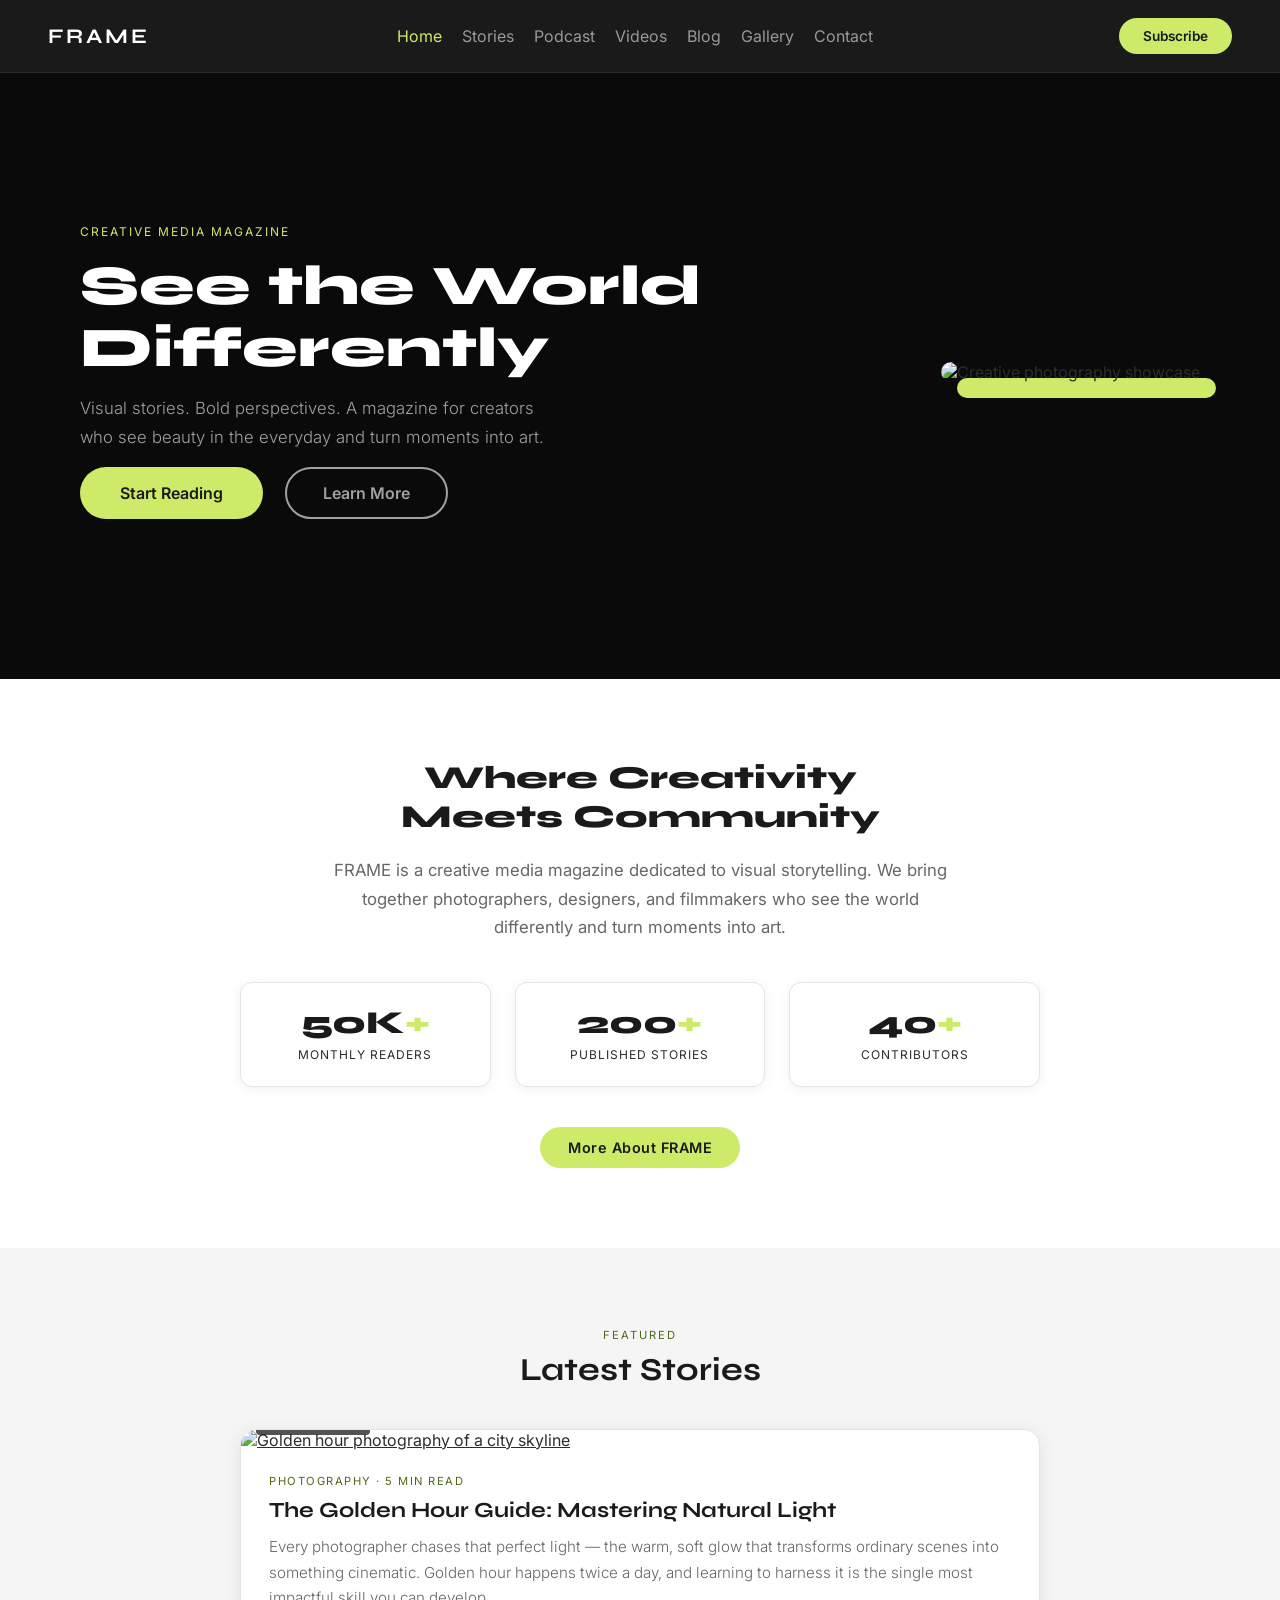
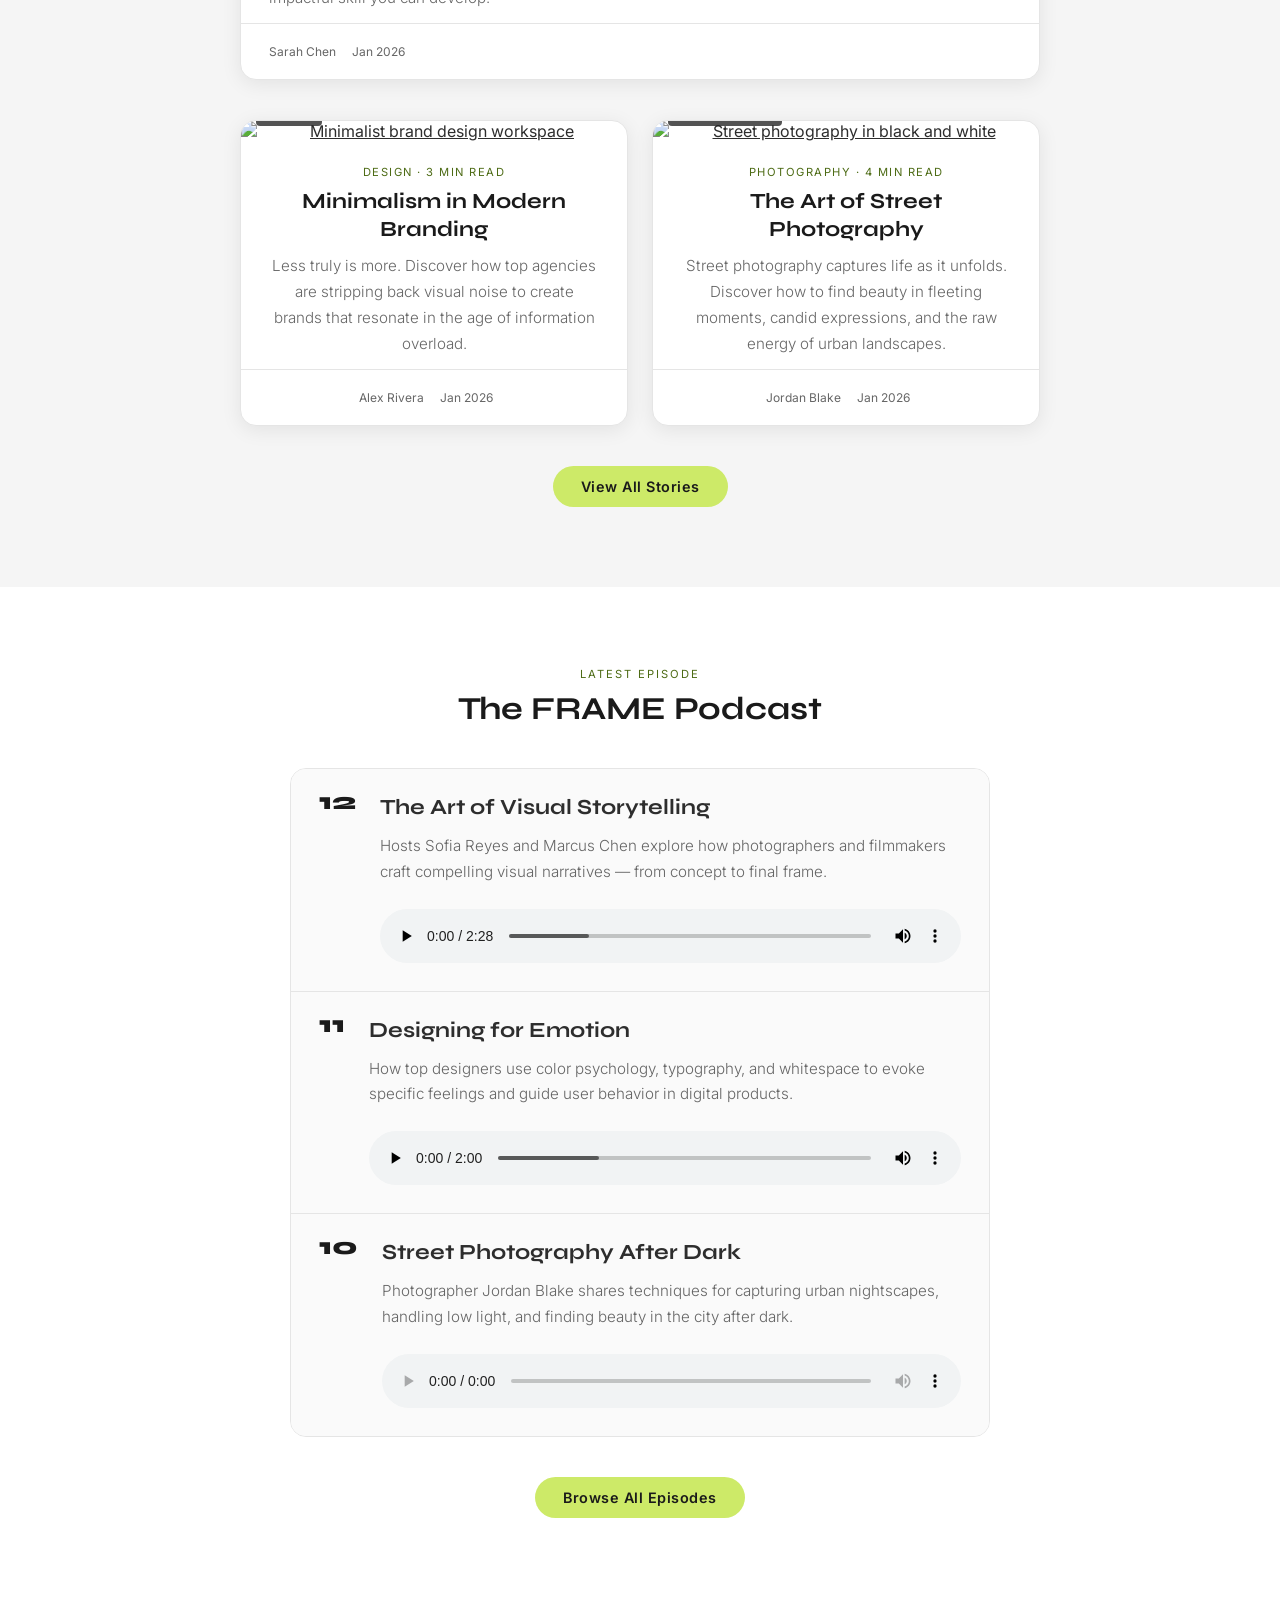
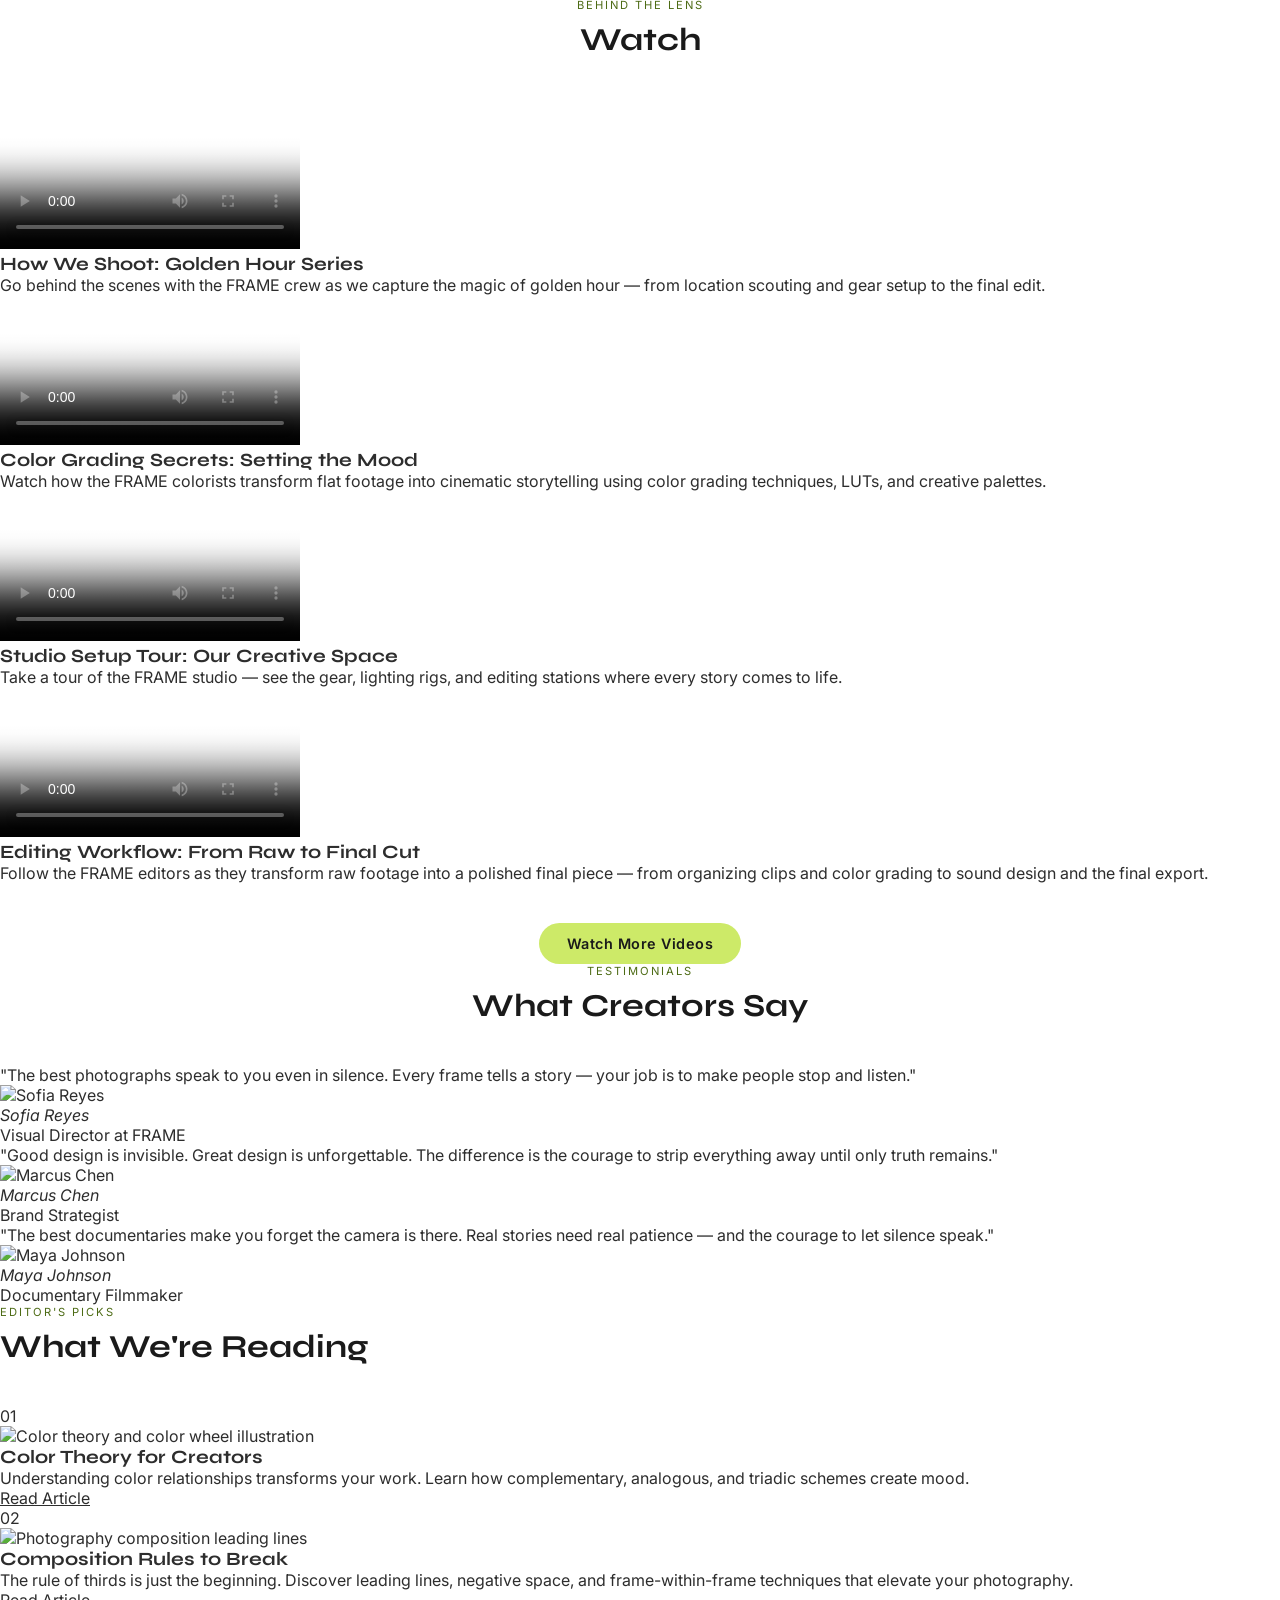
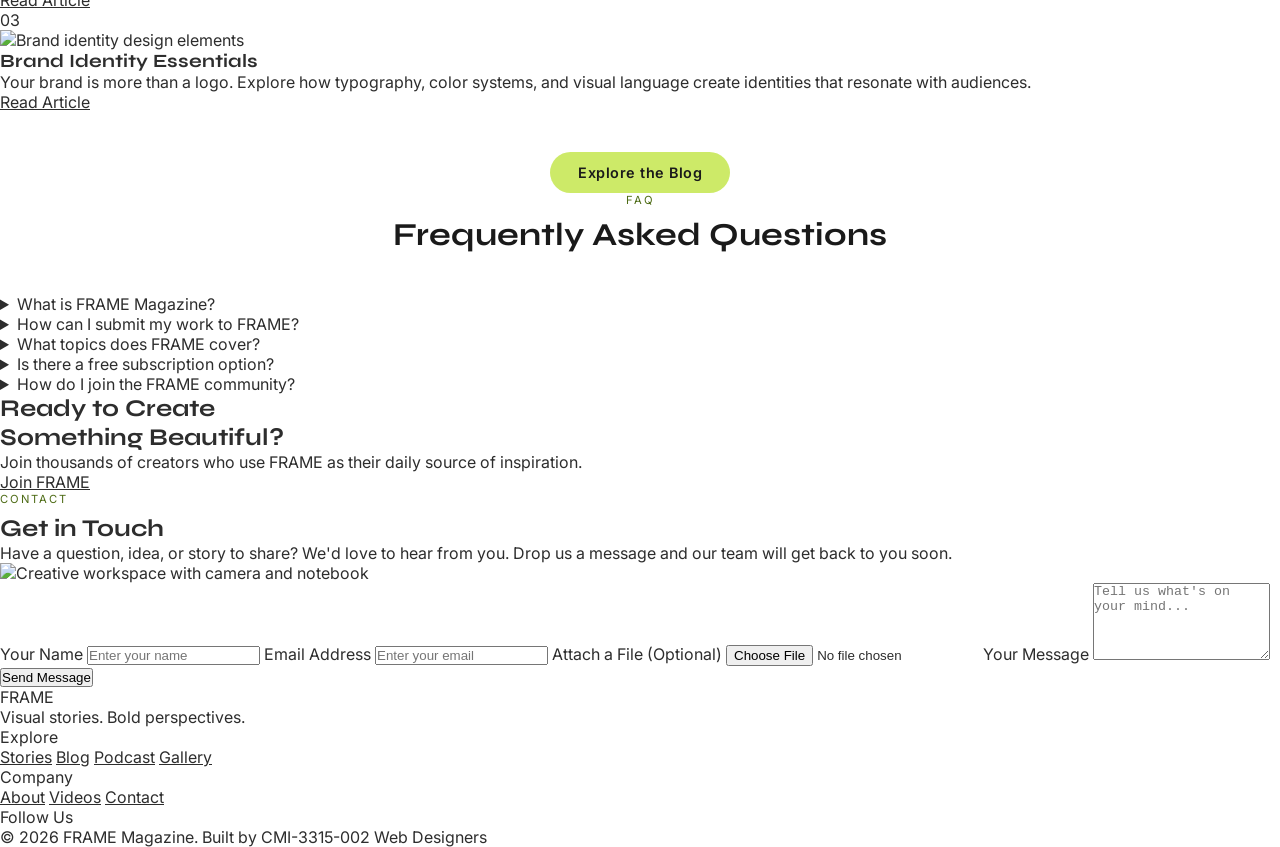
==== index.html @ e09c8cfb "Merge branch 'main' of https://github.com/okraishan/frame-project" ====
<!DOCTYPE html>
<html lang="en">

<head>
    <meta charset="UTF-8">
    <meta name="viewport" content="width=device-width, initial-scale=1.0">
    <title>FRAME - Creative Media Magazine</title>
    <!-- Google Fonts -->
    <link rel="preconnect" href="https://fonts.googleapis.com">
    <link rel="preconnect" href="https://fonts.gstatic.com" crossorigin>
    <link
        href="https://fonts.googleapis.com/css2?family=Inter:ital,opsz,wght@0,14..32,100..900;1,14..32,100..900&family=Syne:wght@400..800&display=swap"
        rel="stylesheet">
    <!-- ICONs -->
    <link rel="stylesheet" href="https://cdnjs.cloudflare.com/ajax/libs/font-awesome/7.0.1/css/all.min.css"
        integrity="sha512-2SwdPD6INVrV/lHTZbO2nodKhrnDdJK9/kg2XD1r9uGqPo1cUbujc+IYdlYdEErWNu69gVcYgdxlmVmzTWnetw=="
        crossorigin="anonymous" referrerpolicy="no-referrer" />
    <!-- CSS Files -->
    <link rel="stylesheet" href="styles.css">
</head>

<body>

    <!-- HEADER -->
    <header class="page-header">
        <span class="nav-logo"><i class="fa-solid fa-camera"></i> frame</span>

        <input type="checkbox" id="ham-toggle" class="ham-checkbox">
        <label for="ham-toggle" class="ham-btn">
            <span></span>
            <span></span>
            <span></span>
        </label>

        <nav class="main-nav">
            <a href="#" class="nav-link active">Home</a>
            <div class="nav-dropdown">
                <a href="#" class="nav-link">Stories <i class="fa-solid fa-chevron-down nav-arrow"></i></a>
                <div class="dropdown-menu">
                    <a href="#" class="dropdown-link">Photography</a>
                    <a href="" class="dropdown-link">Design</a>
                    <a href="" class="dropdown-link">Filmmaking</a>
                    <a href="" class="dropdown-link">Brand Identity</a>
                </div>
            </div>
            <a href="#podcast" class="nav-link">Podcast</a>
            <a href="#watch" class="nav-link">Videos</a>
            <a href="#" class="nav-link">Blog</a>
            <a href="#" class="nav-link">Gallery</a>
            <a href="#" class="nav-link">Contact</a>
        </nav>
        <a href="#" class="nav-cta">Subscribe</a>
    </header>

    <!-- MAIN -->
    <main>

        <!-- HERO -->
        <section class="hero-section">
            <!-- Background Video -->
            <video class="hero-video" autoplay muted loop playsinline>
                <source src="assets/videos/hero-video.mp4" type="video/mp4">
                Your browser does not support the video tag.
            </video>
            <div class="hero-content">
                <p class="hero-label">Creative Media Magazine</p>
                <h1 class="hero-title">See the World<br>Differently</h1>
                <p class="hero-subtitle">Visual stories. Bold perspectives. A magazine for creators who see beauty in
                    the everyday and turn moments into art.</p>
                <div class="hero-buttons">
                    <a href="#" class="hero-button">Start Reading <i class="fa-solid fa-arrow-right"></i></a>
                    <a href="#" class="hero-button-outline">Learn More</a>
                </div>
            </div>
            <div class="hero-image-wrapper">
                <img src="https://picsum.photos/seed/frame-hero/600/500" alt="Creative photography showcase"
                    class="hero-image">
            </div>
        </section>

        <!-- ABOUT -->
        <section class="about-section">
            <h2 class="about-heading">Where Creativity<br>Meets Community</h2>
            <p class="about-description">FRAME is a creative media magazine dedicated to visual storytelling. We bring
                together photographers, designers, and filmmakers who see the world differently and turn moments into
                art.</p>
            <div class="stats-row">
                <div class="stat-box">
                    <p class="stat-number">50K<span class="stat-accent">+</span></p>
                    <p class="stat-label">Monthly Readers</p>
                </div>
                <div class="stat-box">
                    <p class="stat-number">200<span class="stat-accent">+</span></p>
                    <p class="stat-label">Published Stories</p>
                </div>
                <div class="stat-box">
                    <p class="stat-number">40<span class="stat-accent">+</span></p>
                    <p class="stat-label">Contributors</p>
                </div>
            </div>

            <div class="section-link-wrap">
                <a href="#" class="section-link">More About FRAME <i class="fa-solid fa-arrow-right"></i></a>
            </div>
        </section>

        <!-- ARTICLES -->
        <section id="articles" class="article-section">
            <div class="section-intro">
                <p class="section-label"><i class="fa-solid fa-newspaper"></i> Featured</p>
                <h2 class="section-heading">Latest Stories</h2>
            </div>

            <!-- Featured Article -->
            <article class="article-card">
                <header class="article-card-header">
                    <a href="#"><img src="https://picsum.photos/seed/golden/800/400"
                            alt="Golden hour photography of a city skyline" class="article-image"></a>
                    <span class="article-tag"><i class="fa-solid fa-camera"></i> Photography</span>
                </header>
                <div class="article-body">
                    <p class="article-category"><i class="fa-solid fa-camera"></i> Photography &middot; 5 min read</p>
                    <h3 class="article-title"><a href="#">The Golden Hour Guide: Mastering Natural Light</a></h3>
                    <p class="article-text">Every photographer chases that perfect light — the warm, soft glow that
                        transforms ordinary scenes into something cinematic. Golden hour happens twice a day, and
                        learning to harness it is the single most impactful skill you can develop.</p>
                </div>
                <footer class="article-card-footer">
                    <span class="article-meta"><i class="fa-solid fa-user"></i> Sarah Chen</span>
                    <span class="article-meta"><i class="fa-solid fa-calendar"></i> Jan 2026</span>
                </footer>
            </article>

            <!-- Two smaller articles -->
            <div class="articles-grid">

                <article class="article-card article-small">
                    <header class="article-card-header">
                        <a href="#"><img src="https://picsum.photos/seed/brand-design/600/300"
                                alt="Minimalist brand design workspace" class="article-image"></a>
                        <span class="article-tag"><i class="fa-solid fa-palette"></i> Design</span>
                    </header>
                    <div class="article-body">
                        <p class="article-category"><i class="fa-solid fa-palette"></i> Design &middot; 3 min read</p>
                        <h3 class="article-title"><a href="#">Minimalism in Modern Branding</a></h3>
                        <p class="article-text">Less truly is more. Discover how top agencies are stripping back visual
                            noise to create brands that resonate in the age of information overload.</p>
                    </div>
                    <footer class="article-card-footer">
                        <span class="article-meta"><i class="fa-solid fa-user"></i> Alex Rivera</span>
                        <span class="article-meta"><i class="fa-solid fa-calendar"></i> Jan 2026</span>
                    </footer>
                </article>

                <article class="article-card article-small">
                    <header class="article-card-header">
                        <a href="#"><img src="https://picsum.photos/seed/street-photo/600/300"
                                alt="Street photography in black and white" class="article-image"></a>
                        <span class="article-tag"><i class="fa-solid fa-camera"></i> Photography</span>
                    </header>
                    <div class="article-body">
                        <p class="article-category"><i class="fa-solid fa-camera"></i> Photography &middot; 4 min read</p>
                        <h3 class="article-title"><a href="#">The Art of Street Photography</a></h3>
                        <p class="article-text">Street photography captures life as it unfolds. Discover how to find
                            beauty in fleeting moments, candid expressions, and the raw energy of urban landscapes.</p>
                    </div>
                    <footer class="article-card-footer">
                        <span class="article-meta"><i class="fa-solid fa-user"></i> Jordan Blake</span>
                        <span class="article-meta"><i class="fa-solid fa-calendar"></i> Jan 2026</span>
                    </footer>
                </article>

            </div>

            <div class="section-link-wrap">
                <a href="#" class="section-link">View All Stories</a>
            </div>
        </section>

        <!-- PODCAST -->
        <section id="podcast" class="podcast-section">
            <div class="section-intro">
                <p class="section-label">Latest Episode</p>
                <h2 class="section-heading">The FRAME Podcast</h2>
            </div>

            <div class="podcast-playlist">

                <div class="episode-row">
                    <div class="episode-badge">
                        <span class="episode-badge-num">12</span>
                    </div>
                    <div class="episode-details">
                        <h3 class="episode-title">The Art of Visual Storytelling</h3>
                        <p class="episode-desc">Hosts Sofia Reyes and Marcus Chen explore how photographers and
                            filmmakers craft compelling visual narratives — from concept to final frame.</p>
                        <audio class="episode-audio" controls preload="metadata">
                            <!-- Music by <a href="https://pixabay.com/users/starostin-46826676/?utm_source=link-attribution&utm_medium=referral&utm_campaign=music&utm_content=492540">Viacheslav Starostin</a> from <a href="https://pixabay.com//?utm_source=link-attribution&utm_medium=referral&utm_campaign=music&utm_content=492540">Pixabay</a> -->
                            <source src="assets/audios/starostin-comedy-cartoon.mp3" type="audio/mpeg">
                            Your browser does not support the audio element.
                        </audio>
                    </div>
                </div>

                <div class="episode-row">
                    <div class="episode-badge">
                        <span class="episode-badge-num">11</span>
                    </div>
                    <div class="episode-details">
                        <h3 class="episode-title">Designing for Emotion</h3>
                        <p class="episode-desc">How top designers use color psychology, typography, and whitespace to
                            evoke specific feelings and guide user behavior in digital products.</p>
                        <audio class="episode-audio" controls preload="metadata">
                            <!-- Music by <a href="https://pixabay.com/users/kornevmusic-34073243/?utm_source=link-attribution&utm_medium=referral&utm_campaign=music&utm_content=478847">ANDRII KORNIEV</a> from <a href="https://pixabay.com//?utm_source=link-attribution&utm_medium=referral&utm_campaign=music&utm_content=478847">Pixabay</a> -->
                            <source src="assets/audios/kornevmusic-epic.mp3" type="audio/mpeg">
                            Your browser does not support the audio element.
                        </audio>
                    </div>
                </div>

                <div class="episode-row">
                    <div class="episode-badge">
                        <span class="episode-badge-num">10</span>
                    </div>
                    <div class="episode-details">
                        <h3 class="episode-title">Street Photography After Dark</h3>
                        <p class="episode-desc">Photographer Jordan Blake shares techniques for capturing urban
                            nightscapes, handling low light, and finding beauty in the city after dark.</p>
                        <audio class="episode-audio" controls preload="metadata">
                            <source src="assets/audios/episode-10.mp3" type="audio/mpeg">
                            Your browser does not support the audio element.
                        </audio>
                    </div>
                </div>

            </div>

            <div class="section-link-wrap">
                <a href="#" class="section-link">Browse All Episodes</a>
            </div>
        </section>

        <!-- VIDEO -->
        <section id="watch" class="video-section">
            <div class="section-intro">
                <p class="section-label">Behind the Lens</p>
                <h2 class="section-heading">Watch</h2>
            </div>

            <div class="video-grid">

                <div class="video-featured">
                    <div class="video-card">
                        <video class="feature-video" controls preload="metadata"
                            poster="https://picsum.photos/seed/frame-video/800/450">
                            <source src="assets/videos/ocean.mp4" type="video/mp4">
                            Your browser does not support the video element.
                        </video>
                        <div class="video-info">
                            <h3 class="video-title">How We Shoot: Golden Hour Series</h3>
                            <p class="video-desc">Go behind the scenes with the FRAME crew as we capture the magic of
                                golden hour — from location scouting and gear setup to the final edit.</p>
                        </div>
                    </div>
                    <div class="video-card">
                        <video class="feature-video" controls preload="metadata"
                            poster="https://picsum.photos/seed/frame-color/800/450">
                            <source src="assets/videos/color-grading.mp4" type="video/mp4">
                            Your browser does not support the video element.
                        </video>
                        <div class="video-info">
                            <h3 class="video-title">Color Grading Secrets: Setting the Mood</h3>
                            <p class="video-desc">Watch how the FRAME colorists transform flat footage into cinematic
                                storytelling using color grading techniques, LUTs, and creative palettes.</p>
                        </div>
                    </div>
                </div>

                <div class="video-sidebar">
                    <div class="video-card">
                        <video class="feature-video" controls preload="metadata"
                            poster="https://picsum.photos/seed/frame-studio/800/450">
                            <source src="assets/videos/studio-tour.mp4" type="video/mp4">
                            Your browser does not support the video element.
                        </video>
                        <div class="video-info">
                            <h3 class="video-title">Studio Setup Tour: Our Creative Space</h3>
                            <p class="video-desc">Take a tour of the FRAME studio — see the gear, lighting rigs, and
                                editing stations where every story comes to life.</p>
                        </div>
                    </div>
                    <div class="video-card">
                        <video class="feature-video" controls preload="metadata"
                            poster="https://picsum.photos/seed/frame-editing/800/450">
                            <source src="assets/videos/editing-workflow.mp4" type="video/mp4">
                            Your browser does not support the video element.
                        </video>
                        <div class="video-info">
                            <h3 class="video-title">Editing Workflow: From Raw to Final Cut</h3>
                            <p class="video-desc">Follow the FRAME editors as they transform raw footage into a polished
                                final piece — from organizing clips and color grading to sound design and the final
                                export.</p>
                        </div>
                    </div>
                </div>

            </div>

            <div class="section-link-wrap">
                <a href="#" class="section-link">Watch More Videos</a>
            </div>
        </section>

        <!-- TESTIMONIALS -->
        <section class="testimonial-section">
            <div class="section-intro">
                <p class="section-label">Testimonials</p>
                <h2 class="section-heading">What Creators Say</h2>
            </div>
            <div class="testimonial-grid">
                <div class="testimonial-card">
                    <div class="testimonial-stars"></div>
                    <blockquote class="testimonial-text">"The best photographs speak to you even in silence. Every frame
                        tells a story — your job is to make people stop and listen."</blockquote>
                    <div class="testimonial-author">
                        <img src="https://i.pravatar.cc/48?img=32" alt="Sofia Reyes" class="testimonial-avatar">
                        <div class="testimonial-info">
                            <cite class="testimonial-name">Sofia Reyes</cite>
                            <p class="testimonial-role">Visual Director at FRAME</p>
                        </div>
                    </div>
                </div>
                <div class="testimonial-card">
                    <div class="testimonial-stars"></div>
                    <blockquote class="testimonial-text">"Good design is invisible. Great design is unforgettable. The
                        difference is the courage to strip everything away until only truth remains."</blockquote>
                    <div class="testimonial-author">
                        <img src="https://i.pravatar.cc/48?img=11" alt="Marcus Chen" class="testimonial-avatar">
                        <div class="testimonial-info">
                            <cite class="testimonial-name">Marcus Chen</cite>
                            <p class="testimonial-role">Brand Strategist</p>
                        </div>
                    </div>
                </div>
                <div class="testimonial-card">
                    <div class="testimonial-stars"></div>
                    <blockquote class="testimonial-text">"The best documentaries make you forget the camera is there.
                        Real stories need real patience — and the courage to let silence speak."</blockquote>
                    <div class="testimonial-author">
                        <img src="https://i.pravatar.cc/48?img=45" alt="Maya Johnson" class="testimonial-avatar">
                        <div class="testimonial-info">
                            <cite class="testimonial-name">Maya Johnson</cite>
                            <p class="testimonial-role">Documentary Filmmaker</p>
                        </div>
                    </div>
                </div>
            </div>
        </section>

        <!-- EDITOR'S PICKS -->
        <section id="picks" class="picks-section">
            <div class="picks-header">
                <p class="section-label">Editor's Picks</p>
                <h2 class="section-heading">What We're Reading</h2>
            </div>
            <div class="picks-grid">

                <!-- Card 1: NAMED COLORS -->
                <article class="pick-card">
                    <span class="pick-badge">01</span>
                    <img src="https://picsum.photos/seed/color-wheel/400/200"
                        alt="Color theory and color wheel illustration" class="pick-image">
                    <div class="card-header design-header">
                        <h3 class="pick-title">Color Theory for Creators</h3>
                    </div>
                    <div class="pick-body">
                        <p class="pick-desc">Understanding color relationships transforms your work. Learn how
                            complementary, analogous, and triadic schemes create mood.</p>
                        <a href="#" class="pick-link">Read Article</a>
                    </div>
                </article>

                <!-- Card 2: RGB -->
                <article class="pick-card">
                    <span class="pick-badge">02</span>
                    <img src="https://picsum.photos/seed/photo-composition/400/200"
                        alt="Photography composition leading lines" class="pick-image">
                    <div class="card-header photo-header">
                        <h3 class="pick-title">Composition Rules to Break</h3>
                    </div>
                    <div class="pick-body">
                        <p class="pick-desc">The rule of thirds is just the beginning. Discover leading lines, negative
                            space, and frame-within-frame techniques that elevate your photography.</p>
                        <a href="#" class="pick-link">Read Article</a>
                    </div>
                </article>

                <!-- Card 3: HSL -->
                <article class="pick-card">
                    <span class="pick-badge">03</span>
                    <img src="https://picsum.photos/seed/brand-identity/400/200" alt="Brand identity design elements"
                        class="pick-image">
                    <div class="card-header brand-header">
                        <h3 class="pick-title">Brand Identity Essentials</h3>
                    </div>
                    <div class="pick-body">
                        <p class="pick-desc">Your brand is more than a logo. Explore how typography, color systems, and
                            visual language create identities that resonate with audiences.</p>
                        <a href="#" class="pick-link">Read Article</a>
                    </div>
                </article>

            </div>

            <div class="section-link-wrap">
                <a href="#" class="section-link">Explore the Blog</a>
            </div>
        </section>

        <!-- FAQ -->
        <section class="faq-wrapper">
            <div class="section-intro">
                <p class="section-label">FAQ</p>
                <h2 class="section-heading">Frequently Asked Questions</h2>
            </div>
            <div class="faq-list">
                <details class="faq-item">
                    <summary class="faq-question">What is FRAME Magazine?</summary>
                    <p class="faq-answer">FRAME is a creative media magazine dedicated to visual storytelling. We bring
                        together photographers, designers, and filmmakers who see the world differently — publishing
                        original stories, tutorials, and behind-the-scenes features every month.</p>
                </details>
                <details class="faq-item">
                    <summary class="faq-question">How can I submit my work to FRAME?</summary>
                    <p class="faq-answer">We welcome submissions from creators at every level. Visit our Community page
                        to learn about our editorial process, submission guidelines, and upcoming themed issues. We
                        review every submission personally.</p>
                </details>
                <details class="faq-item">
                    <summary class="faq-question">What topics does FRAME cover?</summary>
                    <p class="faq-answer">FRAME covers photography, graphic design, branding, filmmaking, and visual
                        culture. From golden hour techniques to brand identity systems — if it's visual and creative, it
                        belongs here.</p>
                </details>
                <details class="faq-item">
                    <summary class="faq-question">Is there a free subscription option?</summary>
                    <p class="faq-answer">Yes! Our core articles and community features are completely free. Premium
                        subscribers get early access to new stories, exclusive tutorials, downloadable resources, and
                        invitations to creator events.</p>
                </details>
                <details class="faq-item">
                    <summary class="faq-question">How do I join the FRAME community?</summary>
                    <p class="faq-answer">Click the Subscribe button in the navigation or the Join FRAME button below.
                        You'll get access to our creator community, weekly newsletters, and a growing library of visual
                        storytelling resources.</p>
                </details>
            </div>
        </section>

        <!-- CTA SECTION -->
        <section id="cta" class="cta-section">
            <div class="cta-overlay">
                <h2 class="cta-title">Ready to Create<br>Something Beautiful?</h2>
                <p class="cta-text">Join thousands of creators who use FRAME as their daily source of inspiration.</p>
                <a href="#" class="cta-button">Join FRAME</a>
            </div>
        </section>

        <!-- GET IN TOUCH -->
        <section class="contact-section">
            <div class="contact-container">
                <div class="contact-info">
                    <p class="section-label">Contact</p>
                    <h2 class="contact-heading">Get in Touch</h2>
                    <p class="contact-desc">Have a question, idea, or story to share? We'd love to hear from you. Drop
                        us a message and our team will get back to you soon.</p>
                    <img src="https://picsum.photos/seed/frame-contact/500/300"
                        alt="Creative workspace with camera and notebook" class="contact-image">
                </div>
                <div class="contact-form-wrapper">
                    <form class="contact-form">
                        <label class="form-label" for="contact-name">Your Name</label>
                        <input type="text" id="contact-name" class="form-input" placeholder="Enter your name">
                        <label class="form-label" for="contact-email">Email Address</label>
                        <input type="email" id="contact-email" class="form-input" placeholder="Enter your email">
                        <label class="form-label" for="contact-file">Attach a File (Optional)</label>
                        <input type="file" id="contact-file" class="form-input" placeholder="Attach a file (optional)">
                        <label class="form-label" for="contact-message">Your Message</label>
                        <textarea id="contact-message" class="form-textarea"
                            placeholder="Tell us what's on your mind..." rows="5"></textarea>
                        <button type="submit" class="form-button">Send Message</button>
                    </form>
                </div>
            </div>
        </section>

    </main>

    <!-- FOOTER -->
    <footer class="page-footer">
        <div class="footer-columns">
            <div class="footer-col">
                <p class="footer-brand">FRAME</p>
                <p class="footer-tagline">Visual stories. Bold perspectives.</p>
            </div>
            <div class="footer-col">
                <p class="footer-col-title">Explore</p>
                <nav class="footer-nav">
                    <a href="#" class="footer-link">Stories</a>
                    <a href="#" class="footer-link">Blog</a>
                    <a href="#" class="footer-link">Podcast</a>
                    <a href="#" class="footer-link">Gallery</a>
                </nav>
            </div>
            <div class="footer-col">
                <p class="footer-col-title">Company</p>
                <nav class="footer-nav">
                    <a href="#" class="footer-link">About</a>
                    <a href="#" class="footer-link">Videos</a>
                    <a href="#" class="footer-link">Contact</a>
                </nav>
            </div>
            <div class="footer-col">
                <p class="footer-col-title">Follow Us</p>
                <div class="footer-social">
                    <a href="#" class="social-link"></a>
                    <a href="#" class="social-link"></a>
                    <a href="#" class="social-link"></a>
                    <a href="#" class="social-link"></a>
                    <a href="#" class="social-link"></a>
                </div>
            </div>
        </div>
        <div class="footer-bottom">
            <p class="footer-copy">&copy; 2026 FRAME Magazine. Built by CMI-3315-002 Web Designers</p>
        </div>
    </footer>

</body>

</html>
---- styles.css ----
/* ==============================================
   CSS Variables
   ============================================== */
   :root {
      /* Brand Color */
      --main-color: #CDEA68;
      --main-color-dark: #4d6b15;
      --color-light-gray: #A1a1a1;
      --color-heading: #1a1a1a;
      --color-background-dark: #0a0a0a;
      --color-text: #2d2d2d;
      --color-background: #ffffff;
      --color-background-alt: #fafafa;
      --color-surface: #f5f5f5;
      --color-border: #e5e5e5;
      --color-text-secondary: #666666;
      --color-text-muted: #999999;

      /* Typograhy */
      --font-headings: 'Syne', Arial, sans-serif;
      --font-body:'Inter', Arial, sans-serif;

      /* Font Sizes */
      --font-size-hero: clamp(2rem, 5vw + 1rem, 3.5rem);
      --font-size-section-lg: clamp(1.75rem, 4vw + 0.5rem, 2.5rem);
      --font-size-section: clamp(1.5rem, 3vw + 0.5rem, 2rem);
      --font-size-card-title: clamp(1.1rem, 2vw + 0.5rem, 1.35rem);
      --font-size-body: clamp(0.9rem, 1vw + 0.5rem, 1rem);
      --font-size-small: clamp(0.85rem, 1vw + 0.5rem, 0.95rem);
      --font-size-label: 0.7rem; 
      --font-size-meta: 0.75rem;

      /* Spacing */
      --space-xs: 8px;
      --space-sm: 12px;
      --space-md: 16px;
      --space-lg: 24px;
      --space-xl: 40px;
      --space-2xl: 80px;

      /* Section Padding */
      --section-padding: 80px 20px;
      --hero-padding: 160px 80px;

      /* Border Radius */
      --radius-sm: 4px;
      --radius-md: 12px;
      --radius-lg: 16px;
      --radius-pill: 30px;

      /* Shadows */
      --shadow-card: 0 4px 20px rgba(0, 0, 0, 0.08);
      --shadow-card-sm: 0 2px 12px rgba(0, 0, 0, 0.06);
      --shadow-hover: 0 4px 16px rgba(0, 0, 0, 0.01);

      /* Transitions */
      --transition-fast: 0.2s ease;
      --transition-base: 0.3s ease;
      --transition-slow: 0.4s ease;

      /* Layout Max Widths */
      --max-width-narrow: 700px;
      --max-width-content: 800px;
      --max-width-wide: 1000px;

      /* Grid Gap Values */
      --grid-gap-sm: 16px;
      --grid-gap-md: 24px;
      --grid-gap-lg: 32px;
   }

/* ==============================================
   RESET & BASE STYLES
   ============================================== */
* {
   padding: 0;
   margin: 0;
   box-sizing: border-box;
}

html {
   font-size: 16px;
   scroll-behavior: smooth;
}

body {
   padding-top: 4rem;
   font-family: var(--font-body);
   color: var(--color-text);
   font-size: var(--font-size-body);
   background-color: var(--color-background);
}

h1,
h2,
h3,
h4,
h5,
h6 {
   font-family: var(--font-headings);
}

a {
   color: inherit;
}

img {
   max-width: 100%;
   height: auto;
   display: block;
}

/* ==============================================
   HEADER AREA
   ============================================== */
.page-header {
   display: flex;
   justify-content: space-between;
   align-items: center;
   flex-wrap: wrap;
   gap: 10px;
   background-color: var(--color-heading);
   color: #fff;
   padding: 18px 48px;
   border-bottom: 1px solid #2a2a2a;
   text-align: center;
   position: fixed;
   width: 100%;
   left: 0;
   top: 0;
   z-index: 100;
}

.page-header .nav-logo {
   font-family: var(--font-headings);
   font-size: 1.3rem;
   text-transform: uppercase;
   font-weight: 700;
   letter-spacing: 3px;
   /* display: inline-block; */
   /* width: 12%; */
   text-align: left;
}

.page-header .main-nav {

   display: flex;
   gap: 20px;
   /* display: inline-block;
   width: 75%; */
   /* text-align: center; */
}

.page-header .main-nav .nav-link {
   text-decoration: none;   
   position: relative;
   /* margin: 0 12px; */
   color: var(--color-text-muted);
   font-size: var(--font-size-body);
}

.page-header .main-nav .active {
   color: var(--main-color);
}

.page-header .main-nav .nav-link:hover {
   color: var(--color-background);
   /* text-decoration: underline; */
}

.page-header .main-nav .nav-link:focus {
   outline: 1px solid var(--main-color);
}

.page-header .main-nav .nav-link::after {
   content: '';
   position: absolute;
   left: 0;
   bottom: -4px;
   width: 100%;
   height: 2px;
   background-color: var(--main-color);
   transform: scaleX(0);
   transition: transform var(--transition-base);
}

.page-header .main-nav .nav-link:hover::after,
.page-header .main-nav .active:hover::after {
   transform: scaleX(1);
}

/* Dropdown Menu */
.nav-dropdown {
   position: relative;
}

.nav-dropdown:hover .nav-arrow {
   transform: rotate(180deg);
}

.dropdown-menu {
   opacity: 0;
   visibility: hidden;
   position: absolute;
   left: 0;
   top: calc(100% + 0.5rem);
   min-width: 12.5rem;
   background-color: var(--color-heading);
   border-radius: 0 0 var(--radius-sm) var(--radius-sm);
   padding: var(--space-xs) 0;
   transform: translateY(-0.5rem);
   z-index: 100;
   box-shadow: 0 0.5rem 1.5rem rgba(0, 0, 0, 0.3);
   transition: opacity var(--transition-base),
               visibility var(--transition-base),
               transform var(--transition-base);
}

.nav-dropdown:hover .dropdown-menu {
   opacity: 1;
   visibility: visible;
   transform: translateY(0);
}

.dropdown-link {
   display: flex;
   align-items: center;
   gap: 0.625rem;
   padding: 0.625rem 1.25rem;
   text-decoration: none;
   color: var(--color-text-muted);
   font-size: 0.82rem;
   transition: color var(--transition-fast),
               padding-left var(--transition-fast);
}

.dropdown-link:hover {
   color: var(--main-color);
   padding-left: 1.75rem;
}

.page-header .nav-cta {
   /* display: inline-block; */
   /* width: 8%; */
   background-color: var(--main-color);
   border: 2px solid transparent;
   text-decoration: none;
   color: var(--color-heading);
   padding: 8px 22px;
   font-weight: 600;
   font-size: 0.85rem;
   border-radius: 20px;
   animation: heartbeat 1.5s ease-in-out infinite;
   transition: all var(--transition-base);
}

@keyframes heartbeat {
   0%, 100% {
      transform: scale(1);
   }
   10%, 30% {
      transform: scale(1.1);
   }
   20%, 40% {
      transform: scale(1);
   }
}

.page-header .nav-cta:hover {
   background-color: transparent;
   border-color: var(--main-color);
   color: var(--main-color);
}

/* Ham Menu */
.ham-checkbox {
   display: none;
   /* visibility: hidden; */
   /* opacity: 0; */
}

.ham-btn {
   display: none;
   flex-direction: column;
   gap: 5px;
   cursor: pointer;
   padding: 4px;
}

.ham-btn span {
   display: block;
   width: 24px;
   height: 2px;
   background-color: var(--color-background);
   transition: all var(--transition-base);
   transform-origin: center;
}

.ham-checkbox:checked ~ .ham-btn span:nth-child(1) {
   transform: translateY(7px) rotate(45deg);
}

.ham-checkbox:checked ~ .ham-btn span:nth-child(2) {
   opacity: 0;
}

.ham-checkbox:checked ~ .ham-btn span:nth-child(3) {
   transform: translateY(-7px) rotate(-45deg);
}

/* ==============================================
   HERO SECTION
   ============================================== */
.hero-section {
   /* background-image: url(assets/images/podcast.webp);
   background-size: cover;
   background-repeat: no-repeat;
   background-position: center; */
   display: flex;
   flex-direction: row;
   justify-content: space-between;
   align-items: center;
   gap: var(--grid-gap-md);
   position: relative;
   background-color: var(--color-background-dark);
   padding: var(--hero-padding);
   overflow: hidden;
}

.hero-section::after {
   content: '';
   position: absolute;
   top: 0;
   bottom: 0;
   right: 0;
   left: 0;
   z-index: 1;
   /* background: linear-gradient(90deg, hsla(263, 42%, 65%, .5) 0%, hsla(319, 77%, 86%, 0.5) 100%); */
   background-color: rgba(10, 10, 10, 0.7);
}

.hero-section .hero-video {
   position: absolute;
   top: 0;
   left: 0;
   width: 100%;
   height: 100%;
   z-index: 1;
   object-fit: cover;
}

.hero-section .hero-content {
   display: flex;
   flex-direction: column;
   gap: var(--grid-gap-sm);
   /* display: inline-block; */
   position: relative;
   /* vertical-align: middle; */
   /* width: 55%; */
   z-index: 2;
}

.hero-section .hero-content .hero-label {
   font-size: var(--font-size-meta);
   letter-spacing: 2px;
   text-transform: uppercase;
   color: var(--main-color);
   /* margin-bottom: 1rem; */
   overflow: hidden;
   white-space: nowrap;
   width: 2ch;
   border-right: 3px solid var(--main-color);

   animation: 
      typing 1s steps(24) forwards,
      blink 0.75s step-end 4,
      hideCursor 0.1s ease 3s forwards;
}

@keyframes typing {
   from {
      width: 0;
   }
   to {
      width: 100%;
   }
}

@keyframes blink {
   50% {
      border-color: transparent;
   }
}

@keyframes hideCursor {
   to {
      border-color: transparent;
   }
}

.hero-section .hero-content .hero-title {
   font-family: var(--font-headings);
   font-size: var(--font-size-hero);
   font-weight: 800;
   line-height: 1.1;
   color: var(--color-background);
   /* margin-bottom: 20px; */
   /* animation: name duration timing-function delay iteration-count direction fill-mode; */
   animation: fadeInUp 0.8s ease forwards;
}

.hero-section .hero-content .hero-subtitle {
   color: var(--color-light-gray);
   font-size: 1.05rem;
   font-weight: 300;
   line-height: 1.7;
   /* margin-bottom: 32px; */
   max-width: 480px;
   animation: fadeInUp 0.8s ease 0.3s both;
}

.hero-buttons {
   display: flex;
   gap: 10px;
}

.hero-section .hero-content .hero-button {
   display: inline-block;
   background-color: var(--main-color);
   color: var(--color-heading);
   padding: 16px 40px;
   text-decoration: none;
   border-radius: 30px;
   font-size: 1rem;
   font-weight: 600;
   margin-right: 12px;
   transition: transform var(--transition-base), box-shadow var(--transition-base);
   animation: fadeInUp 0.8s ease 0.5s both;
}

.hero-section .hero-content .hero-button:hover {
   transform: translateY(-5px);
   box-shadow: 1px 2px 13px 4px #cdea67;
}

.hero-section .hero-content .hero-button:active {
   transform: translateY(1px);
   background-color: #bedb59;
}

.hero-section .hero-content .hero-button-outline {
   background-color: transparent;
   color: var(--color-light-gray);
   padding: 14px 36px;
   text-decoration: none;
   border: 2px solid var(--color-light-gray);
   border-radius: 30px;
   font-size: 1rem;
   font-weight: 600;
   transition: all 0.3s ease;
   animation: fadeInUp 0.8s ease 0.8s both;
}

.hero-section .hero-content .hero-button-outline:hover {
   background-color: #fff;
   color: var(--color-heading);
   border-color: #fff;
}

.hero-section .hero-image-wrapper {
   /* display: inline-block; */
   position: relative;
   /* vertical-align: middle; */
   /* margin-left: 3vw; */
   /* width: 40%; */
   z-index: 2;
   animation: fadeInRight 0.8s ease forwards;
}

@keyframes fadeInRight {
   from {
      opacity: 0;
      transform: translateX(30px);
   }
   to {
      opacity: 1;
      transform: translateX(0px);
   }
}

.hero-section .hero-image-wrapper::before {
   content: '';
   position: absolute;
   top: 16px;
   bottom: 0;
   left: 16px;
   right: 0;
   width: 100%;
   height: 100%;
   background-color: var(--main-color);
   z-index: -1;
   border-radius: 1rem;
}

.hero-section .hero-image-wrapper .hero-image {
   border-radius: 1rem;
   width: 100%;
   box-shadow: 0 8 30px var(--color-light-gray);
}



/* ==============================================
   ABOUT SECTION
   ============================================== */
.about-section {
   padding: var(--section-padding);
   background-color: var(--color-background);
   display: flex;
   flex-direction: column;
   align-items: center;
}

.about-section .about-heading {
   font-size: var(--font-size-section);
   font-family: var(--font-headings);
   color: var(--color-heading);
   font-weight: 800;
   line-height: 1.2;
   margin-bottom: 20px;
   text-align: center;
}

.about-section .about-description {
   font-size: 1.05rem;
   max-width: 58ch;
   text-align: center;
   line-height: 1.7;
   color: rgba(0, 0, 0, 0.6);
}

.about-section .stats-row {
   display: grid;
   grid-template-columns: repeat(3, 1fr);
   gap: var(--grid-gap-md);
   max-width: var(--max-width-content);
   width: 100%;
   margin-top: var(--space-xl);
}

.about-section .stat-box {
   border: 1px solid var(--color-border);
   border-radius: var(--radius-md);
   padding: 24px 16px;
   text-align: center;
   background-color: var(--color-background);
   box-shadow: var(--shadow-card-sm);
}

.stat-number {
   font-family: var(--font-headings);
   font-size: 2rem;
   font-weight: 800;
   color: var(--color-heading);
   line-height: 1;
}

.stat-number .stat-accent {
   color: var(--main-color);
}

.stat-label {
   font-size: var(--font-size-meta);
   margin-top: var(--space-xs);
   text-transform: uppercase;
   letter-spacing: 1px;
}

.section-link-wrap {
   text-align: center;
   margin-top: var(--space-xl);
}

/* ==============================================
   SHARED INTRO AND SECTION LINK
   ============================================== */

   .section-intro {
      text-align: center;
      margin-bottom: var(--space-xl);
   }

   .section-label {
      font-size: var(--font-size-label);
      text-transform: uppercase;
      letter-spacing: 2px;
      color: var(--main-color-dark);
      margin-bottom: var(--space-xs);
   }

   .section-heading {
      font-size: var(--font-size-section);
      font-weight: 700;
      color: var(--color-heading);
      margin-bottom: var(--space-xl);
   }

   .section-link {
      display: inline-block;
      background-color: var(--main-color);
      color: var(--color-heading);
      padding: 10px 26px;
      border: 2px solid transparent;
      border-radius: var(--radius-pill);
      font-weight: 600;
      font-size: 0.9rem;
      text-decoration: none;
      letter-spacing: 0.5px;
      transition: all .3s ease;
   }

   .section-link:hover {
      background-color: var(--color-heading);
      color: var(--main-color);
      border-color: var(--main-color);
      box-shadow: 0 4px 15px rgba(0, 0, 0, 0.2);
   }
/* ==============================================
   ARTICLES SECTION
   ============================================== */
.article-section {
   padding: var(--section-padding);
   background-color: var(--color-surface);
}

.article-card {
   display: flex;
   flex-direction: column;
   max-width: var(--max-width-content);
   margin: 0 auto 40px;
   border: 1px solid var(--color-border);
   border-radius: var(--radius-lg);
   overflow: hidden;
   background-color: var(--color-background);
   box-shadow: var(--shadow-card);
}

.article-card-header {
   position: relative;
}

.article-image {
   width: 100%;
   object-fit: cover;
   object-position: center;
   /* aspect-ratio: 16 / 9; */
   /* aspect-ratio: 4 / 3; */
   /* aspect-ratio: 3 / 2; */
   /* aspect-ratio: 21 / 9; */
}

.article-tag {
   position: absolute;
   bottom: 15px;
   left: 15px;
   background-color: rgba(10, 10, 10, 0.7);
   color: var(--color-background);
   font-size: 0.65rem;
   font-weight: 600;
   text-transform: uppercase;
   letter-spacing: 1px;
   padding: 4px 10px;
   border-radius: var(--radius-sm);
}

.article-body {
   display: flex;
   flex-direction: column;
   padding: 24px 28px 12px;
}
.article-category {
   font-size: var(--font-size-label);
   text-transform: uppercase;
   letter-spacing: 1.5px;
   color: var(--main-color-dark);
   margin-bottom: var(--space-xs);
}
.article-title {
   font-size: var(--font-size-card-title);
   font-weight: 700;
   color: var(--color-heading);
   line-height: 1.3;
   margin-bottom: 10px;
}
.article-title a {
   color: inherit;
   text-decoration: none;
   transition: color var(--transition-fast);
}
.article-title a:hover {
   color: var(--main-color-dark)
}
.article-text {
   font-size: var(--font-size-small);
   font-weight: 300;
   color: rgba(0, 0, 0, 0.6);
   line-height: 1.7;
}

.article-card-footer {
   display: flex;
   flex-direction: row;
   padding: 20px 28px;
   border-top: 1px solid var(--color-border);
}
.article-meta {
   font-size: var(--font-size-meta);
   color: var(--color-text-secondary);
   margin-right: var(--space-md);
}

.articles-grid {
   display: grid;
   grid-template-columns: repeat(2, 1fr);
   gap: var(--grid-gap-md);
   max-width: var(--max-width-content);
   margin: 0 auto;
   text-align: center;
}

.article-small {
   margin: 0;
   max-width: none;
}

.article-small .article-card-footer {
   justify-content: center;
}

/* ==============================================
   PODCAST SECTION
   ============================================== */
.podcast-section {
   padding: var(--section-padding);
   background-color: var(--color-background);
   text-align: center;
}

.podcast-playlist {
   max-width: var(--max-width-narrow);
   margin: 0 auto;
   border: 1px solid var(--color-border);
   border-radius: var(--radius-lg);
   overflow: hidden;
   text-align: left;
   animation: fadeInUp 0.6s ease both;
   animation-timeline: view();
   animation-range: entry 0% cover 40%;
}

.episode-row {
   display: flex;
   align-items: flex-start;
   gap: var(--grid-gap-md);
   padding: 1.5rem 1.75rem;
   border-bottom: 1px solid var(--color-border);
   background-color: var(--color-background-alt);
   animation: fadeInUp 0.6s ease both;
   animation-timeline: view();
   animation-range: entry 0% cover 40%;
}

.episode-row:last-child {border-bottom: none;}

.episode-badge {
   flex-shrink: 0;
   text-align: center;
   padding-top: 0;
}

.episode-badge-num {
   font-family: var(--font-headings);
   font-size: 1.5rem;
   font-weight: 800;
   color: var(--color-heading);
   line-height: 0.5;
}

.episode-details {
   flex: 1;
}

.episode-title {
   font-size: var(--font-size-card-title);
   font-weight: 700;
   color: var(--font-headings);
   line-height: 1.3;
   margin-bottom: var(--space-sm);
}

.episode-desc {
   font-size: var(--font-size-small);
   font-weight: 300;
   color: rgba(0, 0, 0, 0.6);
   line-height: 1.7;
   margin-bottom: var(--space-lg);
}

.episode-audio {
   width: 100%;
   border-radius: var(--radius-sm);
}

/* ==============================================
   VIDEO SECTION
   ============================================== */


/* ==============================================
   TESTIMONIALS SECTION
   ============================================== */


/* ==============================================
   EDITOR'S PICKS SECTION
   ============================================== */


/* ==============================================
   FAQ SECTION
   ============================================== */


/* ==============================================
   CTA SECTION
   ============================================== */


/* ==============================================
   CONTACT SECTION 
   ============================================== */


/* ==============================================
   FOOTER AREA
   ============================================== */
   

   /* ==============================================
   CSS ANIMATIONS
   ============================================== */
   @keyframes fadeInUp {
      from {
         opacity: 0;
         transform: translateY(30px);
      }
      to {
         opacity: 1;
         transform: translateY(0);
      }
   }
/* ==============================================
   MEDIA QUERIES
   ============================================== */
/* DESKTOP FIRST */
@media (max-width: 1024px) {
   
}

@media (max-width: 768px) {
   /* Show hamburger, hide desktop nav */
   .ham-btn {
      display: flex;
   }

   .main-nav {
      display: none !important;
      flex-direction: column;
      width: 100%;
      gap: 0;
      padding-top: var(--space-md);
      order: 3;
   }

   .nav-dropdown {position: static;}
   .dropdown-menu {display: none;}

   .ham-checkbox:checked ~ .main-nav {
      display: flex !important;
   }

   .nav-cta {
      display: block;
      text-align: center;
      margin-top: var(--space-md);
      width: 100%;
      order: 4;
   }


   .hero-section {
      flex-direction: column;
      justify-content: space-between;
      gap: 3em;
      padding: 80px 20px;
   }
   .page-header .main-nav {
      /* flex-direction: column; */
   }

   .hero-section .hero-content {
      text-align: center;
   }

   .hero-buttons {justify-content: center;}

   .about-section .stats-row,
   .articles-grid {
      grid-template-columns: 1fr;
   }

   
}

@media (max-width: 480px) {
   .hero-section .hero-content {
      padding: 6em;
   }
}

@media (max-width: 320px) {
   
}

/* MOBILE FIRST */
/* 
@media (min-width: 480px) {
   
}

@media (min-width: 768px) {
   
}

@media (min-width: 1024px) {
   
}

@media (min-width: 1200px) {
   
} 
*/
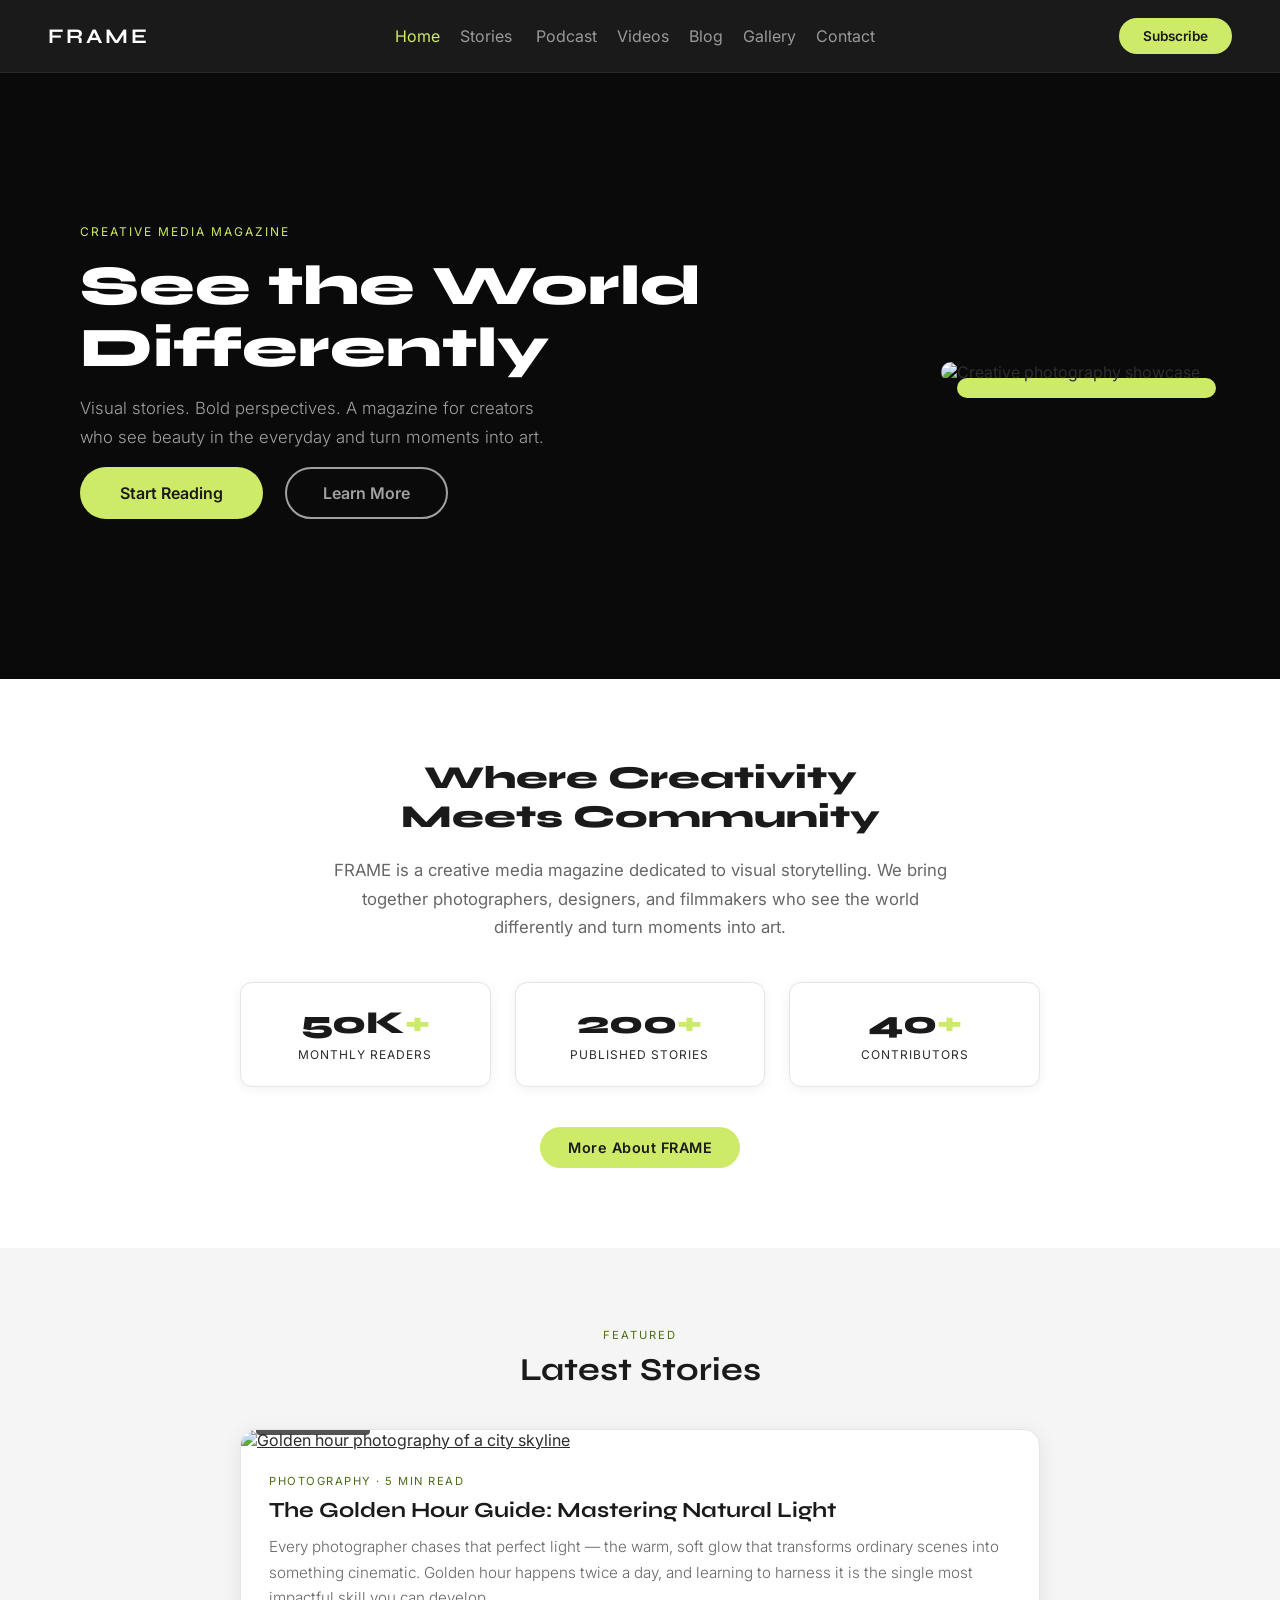
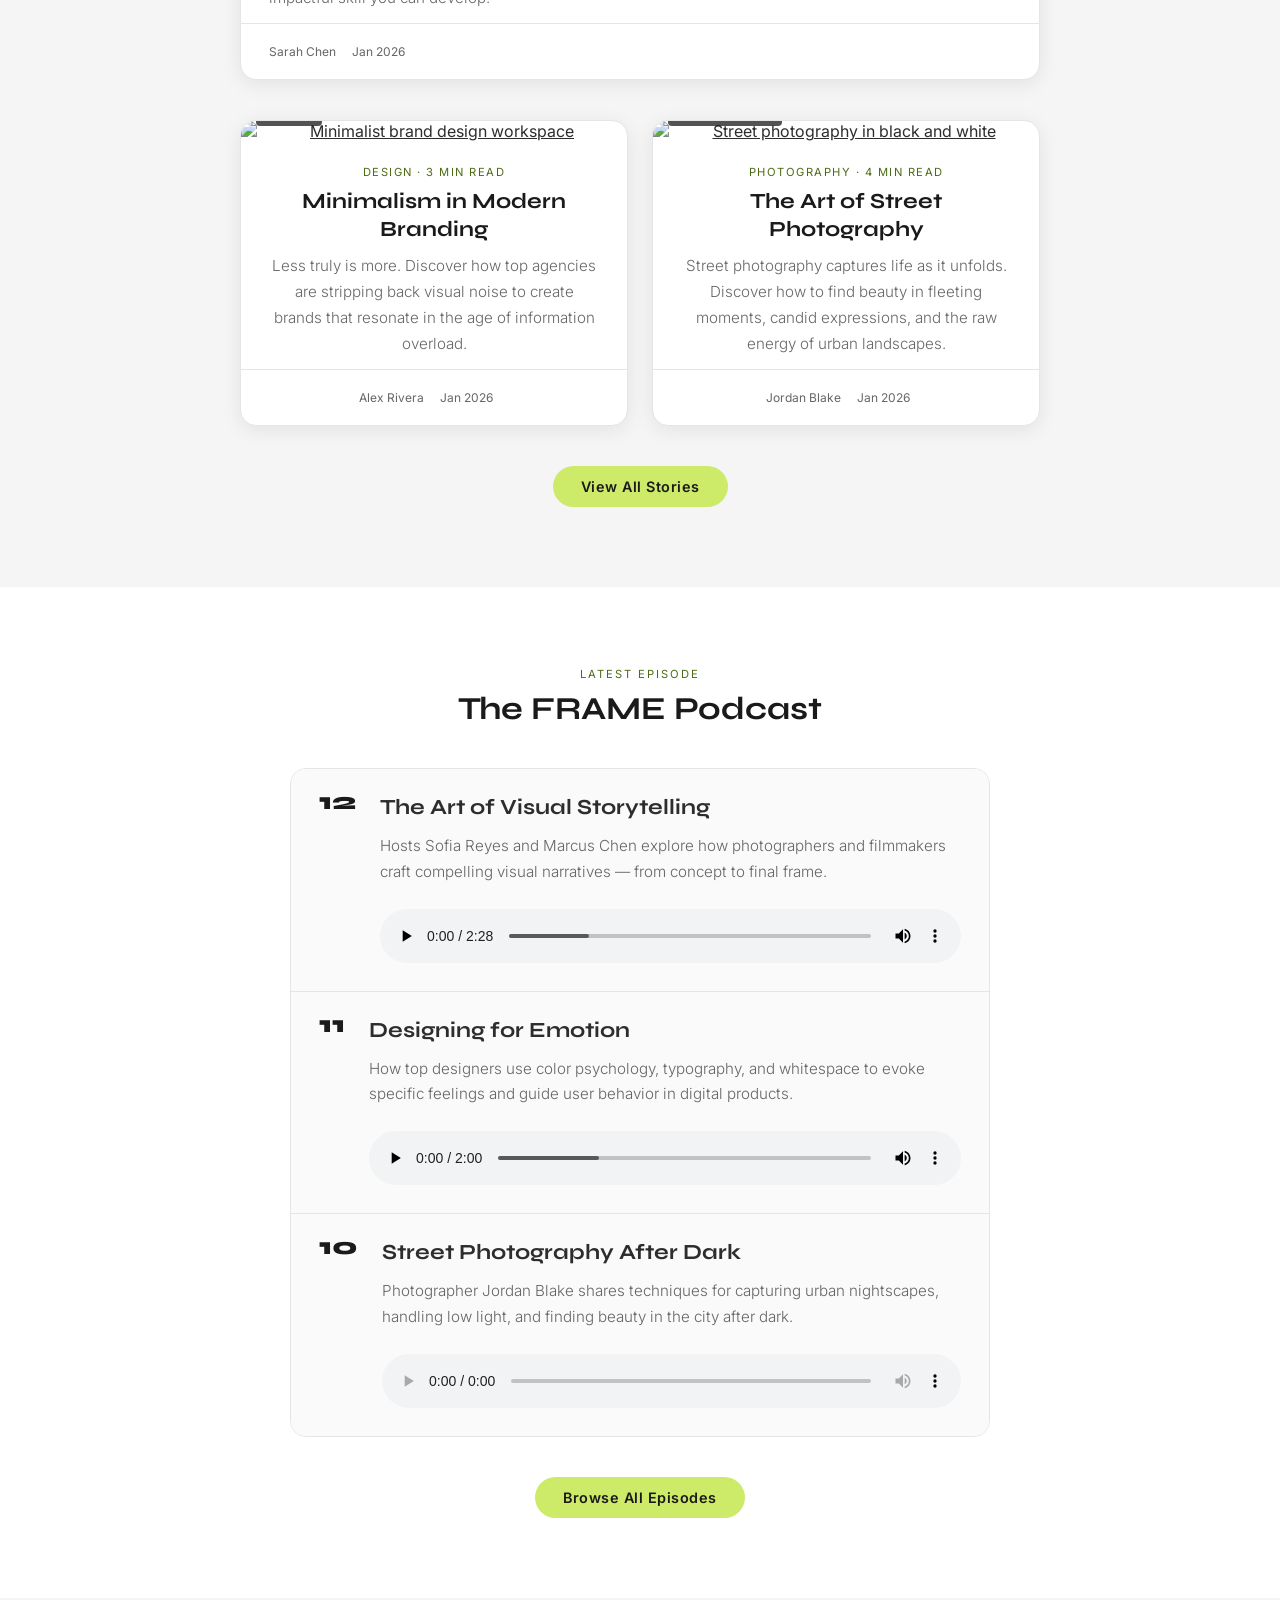
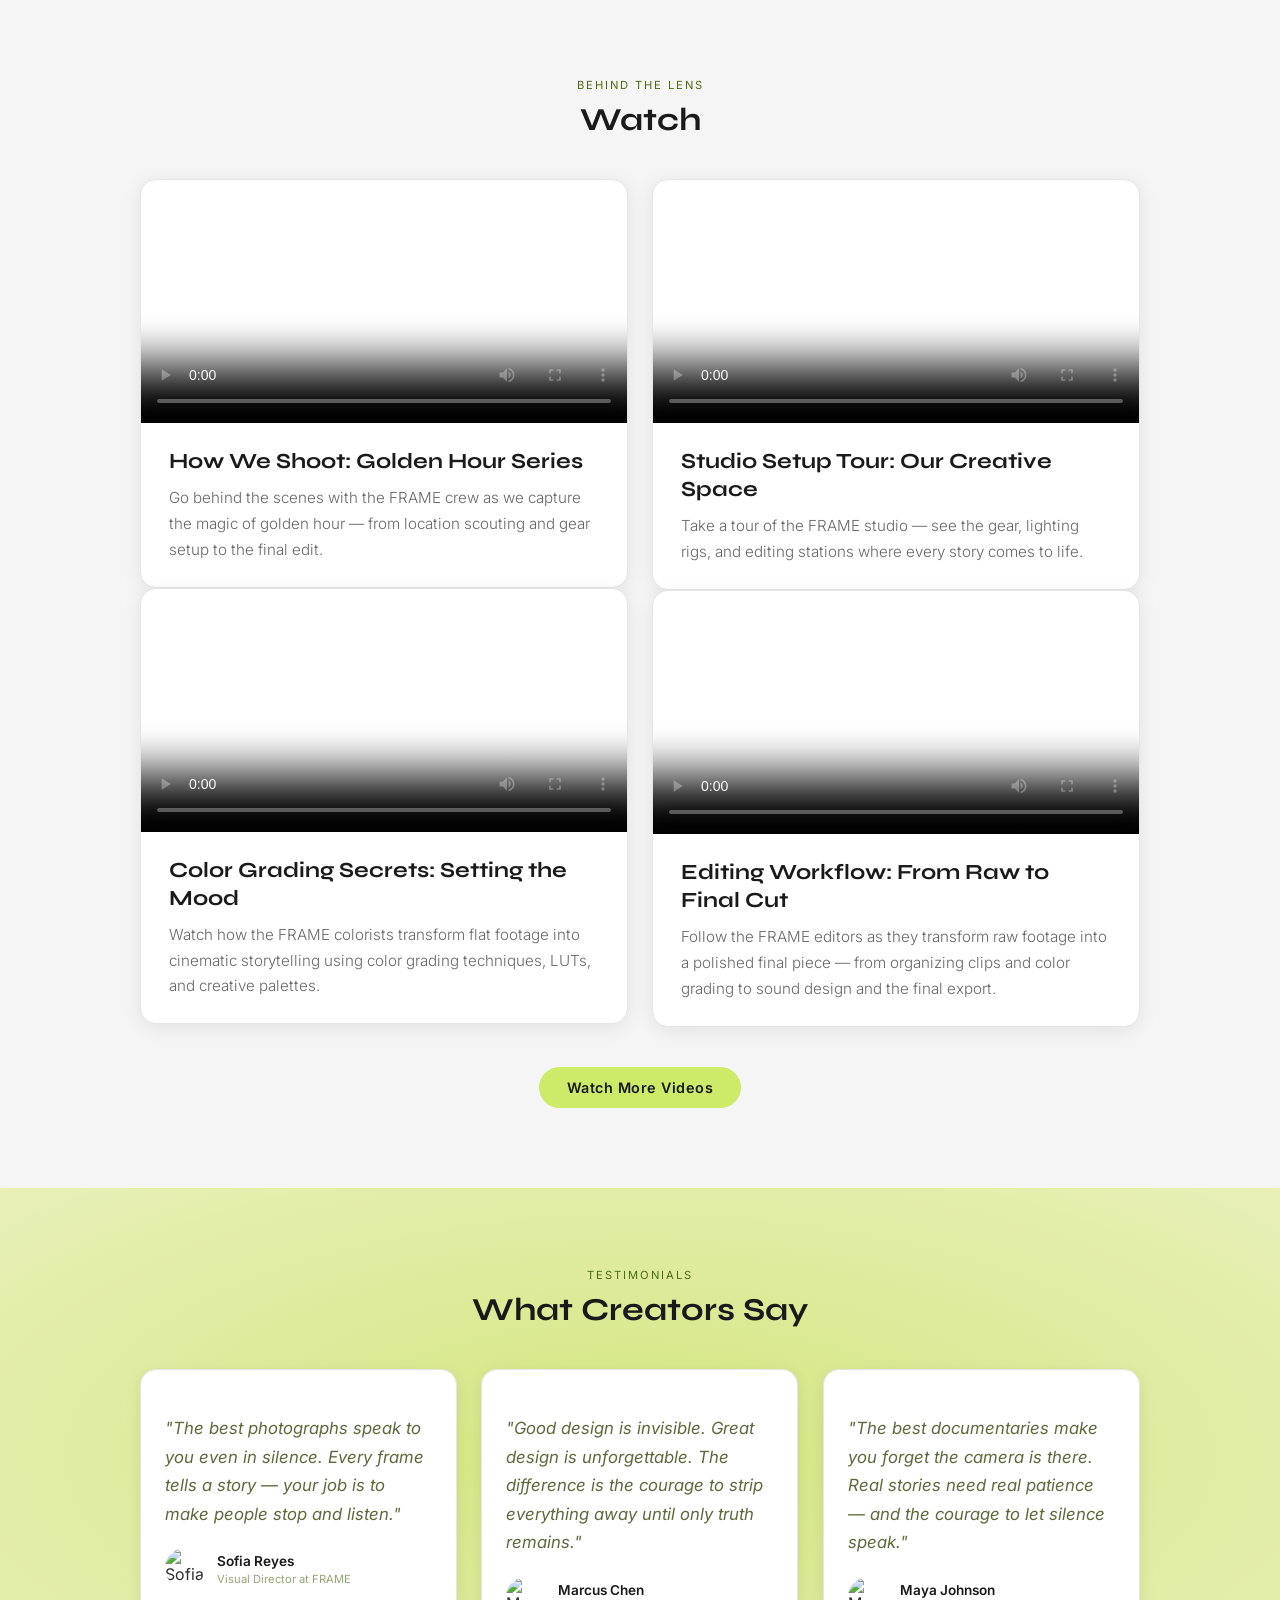
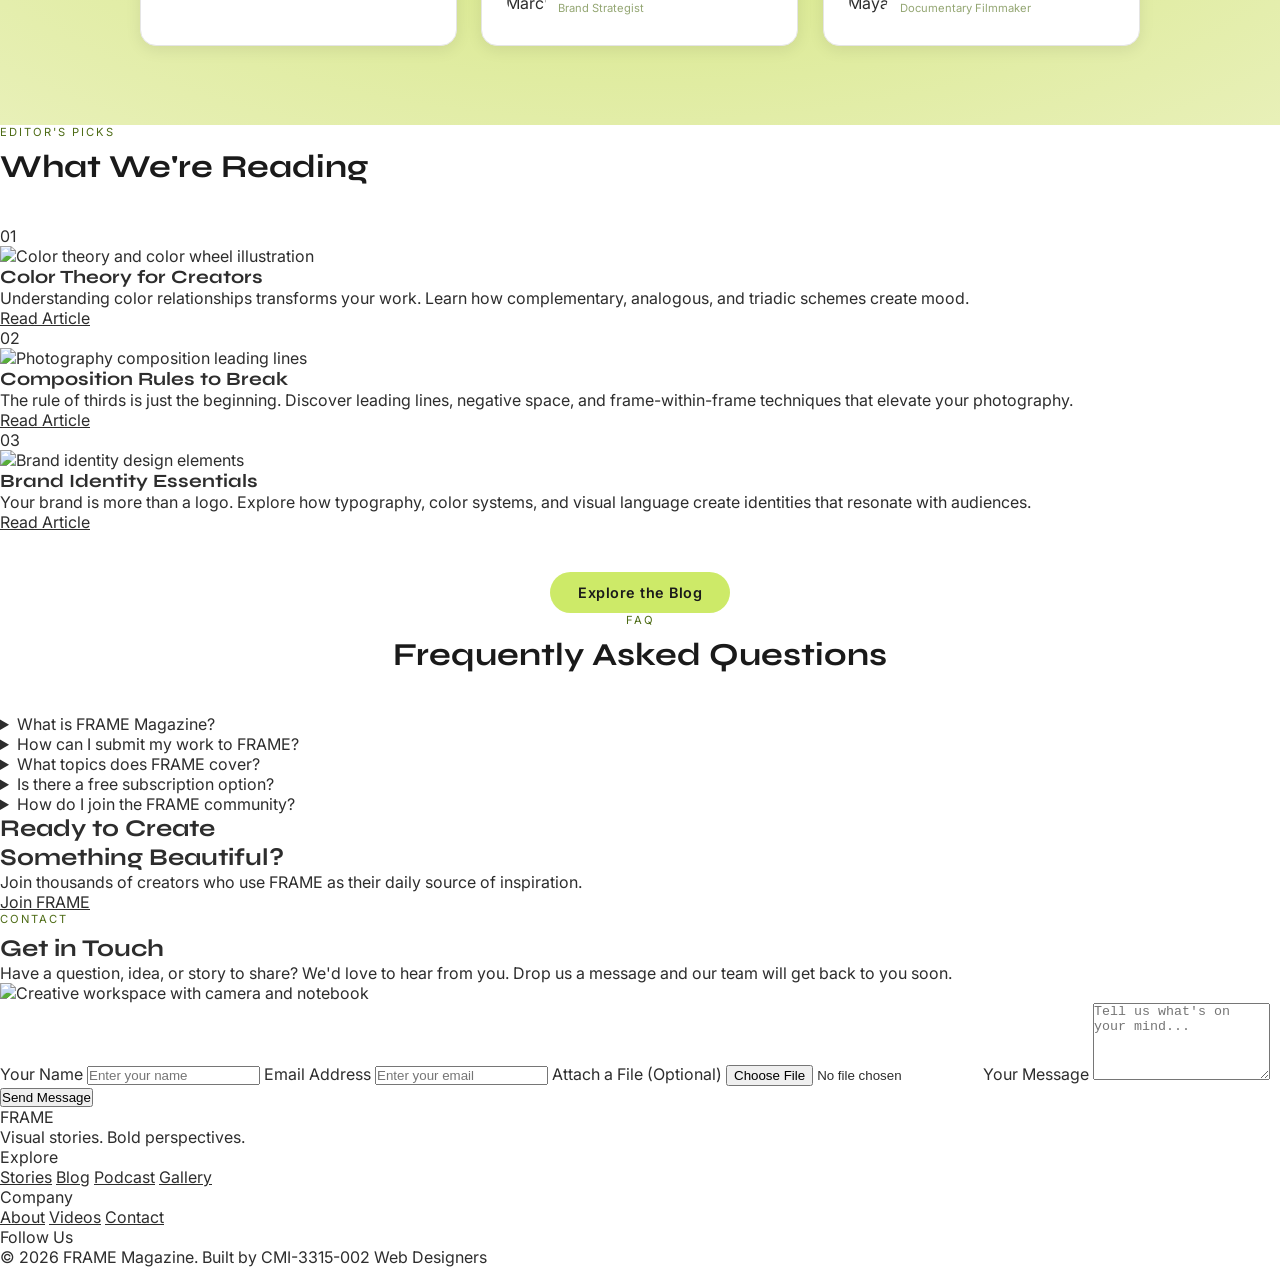
==== commit baa0bfee: "Videos and Testimonial" ====
--- a/index.html
+++ b/index.html
@@ -43,8 +43,8 @@
                     <a href="" class="dropdown-link">Brand Identity</a>
                 </div>
             </div>
-            <a href="#podcast" class="nav-link">Podcast</a>
-            <a href="#watch" class="nav-link">Videos</a>
+            <a href="#" class="nav-link">Podcast</a>
+            <a href="#" class="nav-link">Videos</a>
             <a href="#" class="nav-link">Blog</a>
             <a href="#" class="nav-link">Gallery</a>
             <a href="#" class="nav-link">Contact</a>
@@ -253,7 +253,7 @@
                     <div class="video-card">
                         <video class="feature-video" controls preload="metadata"
                             poster="https://picsum.photos/seed/frame-video/800/450">
-                            <source src="assets/videos/ocean.mp4" type="video/mp4">
+                            <source src="assets/videos/behind-the-lens.mp4" type="video/mp4">
                             Your browser does not support the video element.
                         </video>
                         <div class="video-info">
@@ -319,7 +319,9 @@
             </div>
             <div class="testimonial-grid">
                 <div class="testimonial-card">
-                    <div class="testimonial-stars"></div>
+                    <div class="testimonial-stars">
+                        <i class="fa-solid fa-star"></i><i class="fa-solid fa-star"></i><i class="fa-solid fa-star"></i><i class="fa-solid fa-star"></i><i class="fa-solid fa-star"></i>
+                    </div>
                     <blockquote class="testimonial-text">"The best photographs speak to you even in silence. Every frame
                         tells a story — your job is to make people stop and listen."</blockquote>
                     <div class="testimonial-author">
@@ -331,7 +333,9 @@
                     </div>
                 </div>
                 <div class="testimonial-card">
-                    <div class="testimonial-stars"></div>
+                    <div class="testimonial-stars">
+                        <i class="fa-solid fa-star"></i><i class="fa-solid fa-star"></i><i class="fa-solid fa-star"></i><i class="fa-solid fa-star"></i><i class="fa-solid fa-star"></i>
+                    </div>
                     <blockquote class="testimonial-text">"Good design is invisible. Great design is unforgettable. The
                         difference is the courage to strip everything away until only truth remains."</blockquote>
                     <div class="testimonial-author">
@@ -343,7 +347,9 @@
                     </div>
                 </div>
                 <div class="testimonial-card">
-                    <div class="testimonial-stars"></div>
+                    <div class="testimonial-stars">
+                        <i class="fa-solid fa-star"></i><i class="fa-solid fa-star"></i><i class="fa-solid fa-star"></i><i class="fa-solid fa-star"></i><i class="fa-solid fa-star"></i>
+                    </div>
                     <blockquote class="testimonial-text">"The best documentaries make you forget the camera is there.
                         Real stories need real patience — and the courage to let silence speak."</blockquote>
                     <div class="testimonial-author">
--- a/styles.css
+++ b/styles.css
@@ -194,6 +194,12 @@
    position: relative;
 }
 
+.nav-arrow {
+   font-size: 0.6rem;
+   margin-left: 4px;
+   transition: transform var(--transition-base);
+}
+
 .nav-dropdown:hover .nav-arrow {
    transform: rotate(180deg);
 }
@@ -814,12 +820,189 @@
 /* ==============================================
    VIDEO SECTION
    ============================================== */
-
+.video-section {
+    padding: var(--section-padding);
+    background-color: var(--color-surface);
+    text-align: center;
+}
+
+.video-grid {
+    display: grid;
+    /* grid-template-columns: repeat(2, 1fr); */
+    grid-template-columns: repeat(auto-fit, minmax(400px, 2fr));
+    gap: var(--grid-gap-md);
+    max-width: var(--max-width-wide);
+    margin: 0 auto;
+}
+
+.video-card {
+    border-radius: var(--radius-lg);
+    overflow: hidden;
+    border: 1px solid var(--color-border);
+    background-color: var(--color-background);
+    text-align: left;
+    box-shadow: var(--shadow-card);
+}
+
+/* Staggered zoomIn animation for video cards */
+.video-card:nth-child(1) {
+    animation: zoomIn 0.6s ease both;
+    animation-timeline: view();           
+    animation-range: entry 0% cover 40%; 
+}
+
+.video-card:nth-child(2) {
+    animation: zoomIn 0.6s ease 0.2s both;
+    animation-timeline: view();           
+    animation-range: entry 0% cover 40%;  
+}
+
+.video-card:nth-child(3) {
+    animation: zoomIn 0.6s ease 0.4s both;
+    animation-timeline: view();           
+    animation-range: entry 0% cover 40%;  
+}
+
+.video-card:nth-child(4) {
+    animation: zoomIn 0.6s ease 0.6s both;
+    animation-timeline: view();           
+    animation-range: entry 0% cover 40%; 
+}
+
+.feature-video {
+    width: 100%;
+    display: block;
+}
+
+.video-info {
+    padding: 1.5rem 1.75rem; 
+}
+
+.video-title {
+    font-size: var(--font-size-card-title);
+    font-weight: 700;
+    color: var(--color-heading);
+    line-height: 1.3;
+    margin-bottom: 10px;
+}
+
+.video-desc {
+    font-size: var(--font-size-small);
+    font-weight: 300;
+    color: rgba(0, 0, 0, 0.6);
+    line-height: 1.7;
+}
+
+/* Zoom In (Scale Up) */
+@keyframes zoomIn {
+  from {
+    opacity: 0;
+    transform: scale(0.8);
+  }
+  to {
+    opacity: 1;
+    transform: scale(1);
+  }
+}
 
 /* ==============================================
    TESTIMONIALS SECTION
    ============================================== */
 
+.testimonial-section {
+    /* Radial gradient background */
+    background: radial-gradient(ellipse at center, #d4e680, #e8f0b8);
+    padding: var(--section-padding);
+    text-align: center;
+}
+
+.testimonial-grid {
+    display: grid;
+    grid-template-columns: repeat(3, 1fr);
+    gap: var(--grid-gap-md);
+    max-width: var(--max-width-wide);
+    margin: 0 auto;
+}
+
+.testimonial-card {
+    background-color: var(--color-background);
+    border: 1px solid var(--color-border);
+    border-radius: var(--radius-lg);
+    padding: 28px 24px;
+    text-align: left;
+    box-shadow: 0 4px 16px rgba(0, 0, 0, 0.08);
+}
+
+/* Staggered flipIn animation for testimonial cards */
+.testimonial-card:nth-child(1) {
+    animation: flipIn 0.6s ease both;
+        animation-timeline: view();       /* Animate based on scroll position, not time */
+    animation-range: entry 0% cover 40%;  /* Start at viewport entry, finish at 40% visible */
+}
+
+.testimonial-card:nth-child(2) {
+    animation: flipIn 0.6s ease 0.2s both;
+        animation-timeline: view();          
+    animation-range: entry 0% cover 40%;  
+}
+
+.testimonial-card:nth-child(3) {
+    animation: flipIn 0.6s ease 0.4s both;
+        animation-timeline: view();           
+    animation-range: entry 0% cover 40%;  
+}
+
+.testimonial-stars {
+    color: var(--main-color);
+    font-size: 0.9rem;
+    margin-bottom: var(--space-md);
+    letter-spacing: 2px;
+}
+
+.testimonial-text {
+    font-style: italic;
+    font-size: 1.05rem;
+    color: hsla(75, 40%, 25%, 0.9);
+    line-height: 1.7;
+}
+
+.testimonial-author {
+    display: flex;
+    align-items: center;
+    gap: var(--space-sm);
+    margin-top: 20px;
+}
+
+.testimonial-avatar {
+    width: 40px;
+    height: 40px;
+    border-radius: 50%;
+}
+
+.testimonial-name {
+    font-family: var(--font-heading);
+    font-size: 0.85rem;
+    font-weight: 600;
+    color: var(--color-heading);
+    font-style: normal;
+}
+
+.testimonial-role {
+    font-size: var(--font-size-label);
+    color: rgba(77, 107, 21, 0.6);
+    margin-top: 2px;
+}
+
+@keyframes flipIn {
+  from {
+    transform: perspective(400px) rotateY(90deg);
+    opacity: 0;
+  }
+  to {
+    transform: perspective(400px) rotateY(0deg);
+    opacity: 1;
+  }
+}
 
 /* ==============================================
    EDITOR'S PICKS SECTION
@@ -933,7 +1116,6 @@
 }
 
 /* MOBILE FIRST */
-/* 
 @media (min-width: 480px) {
    
 }
@@ -948,6 +1130,5 @@
 
 @media (min-width: 1200px) {
    
-} 
-*/
-
+}
+
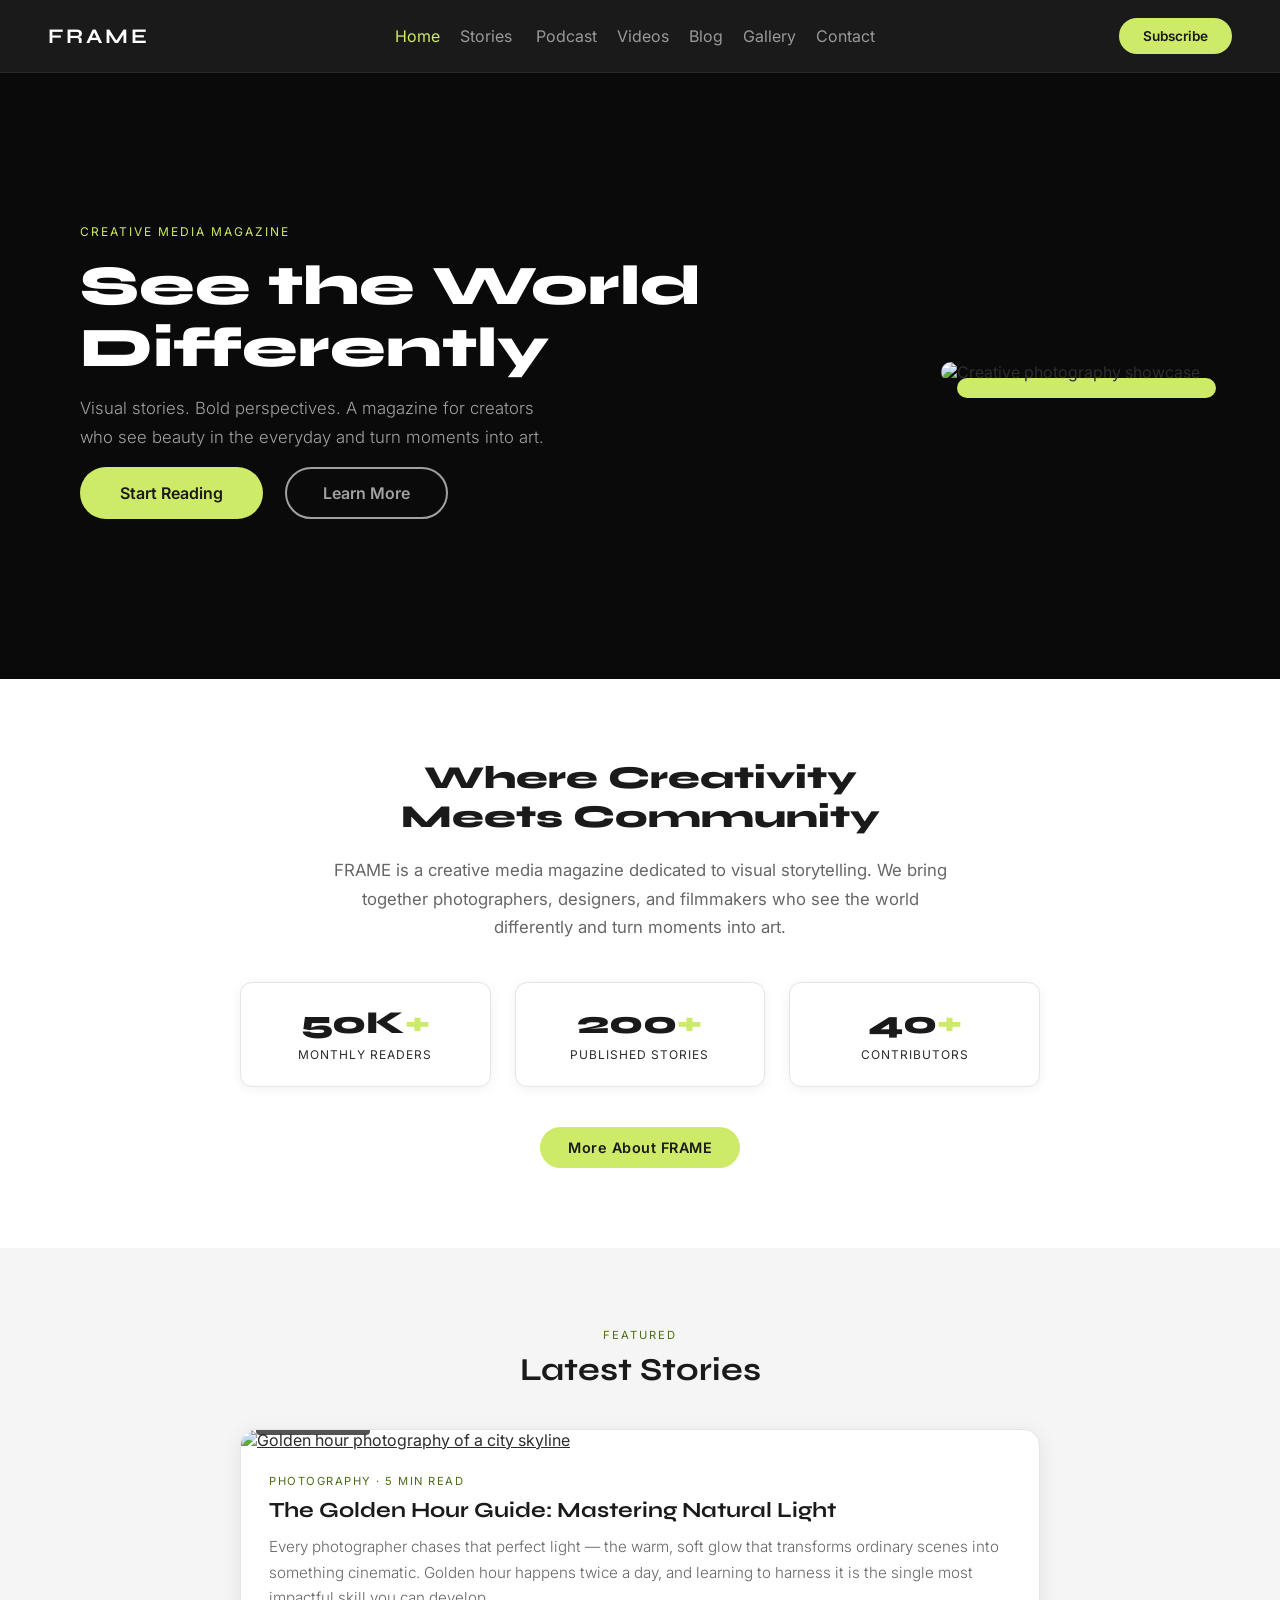
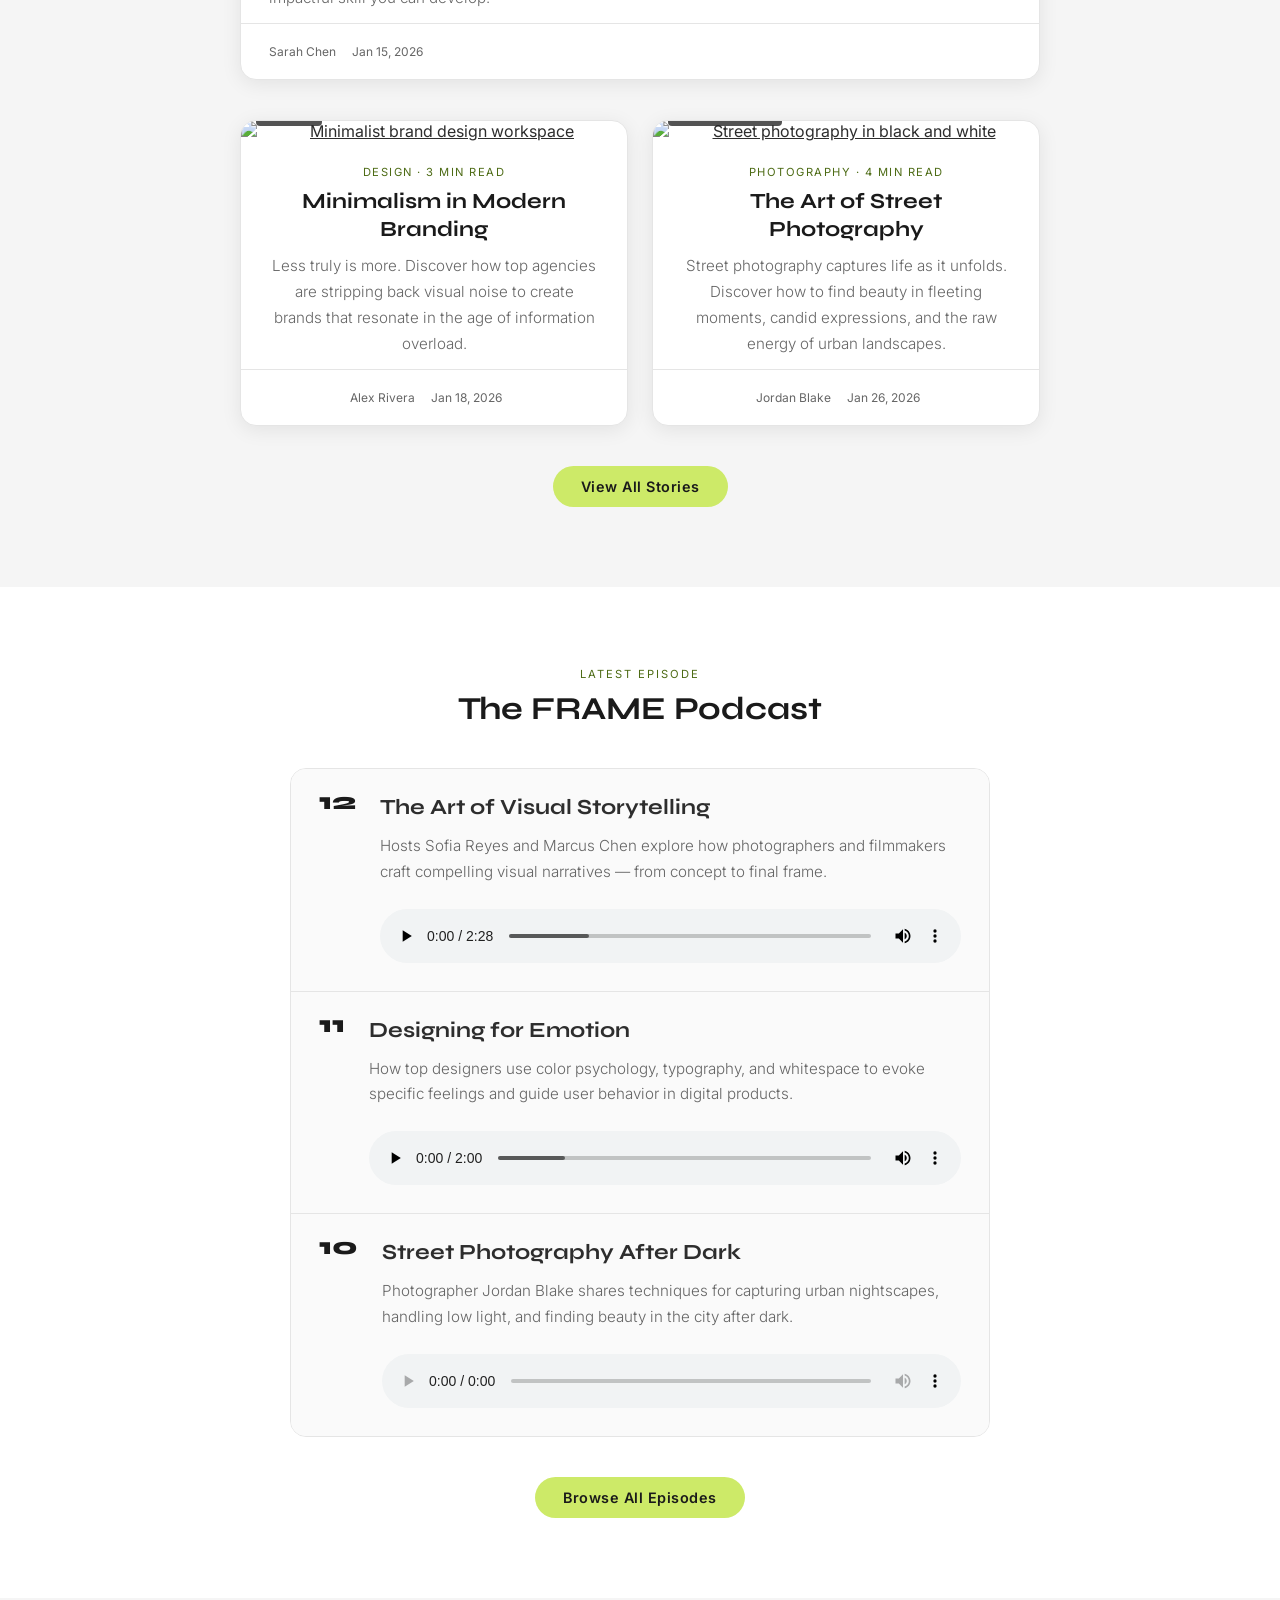
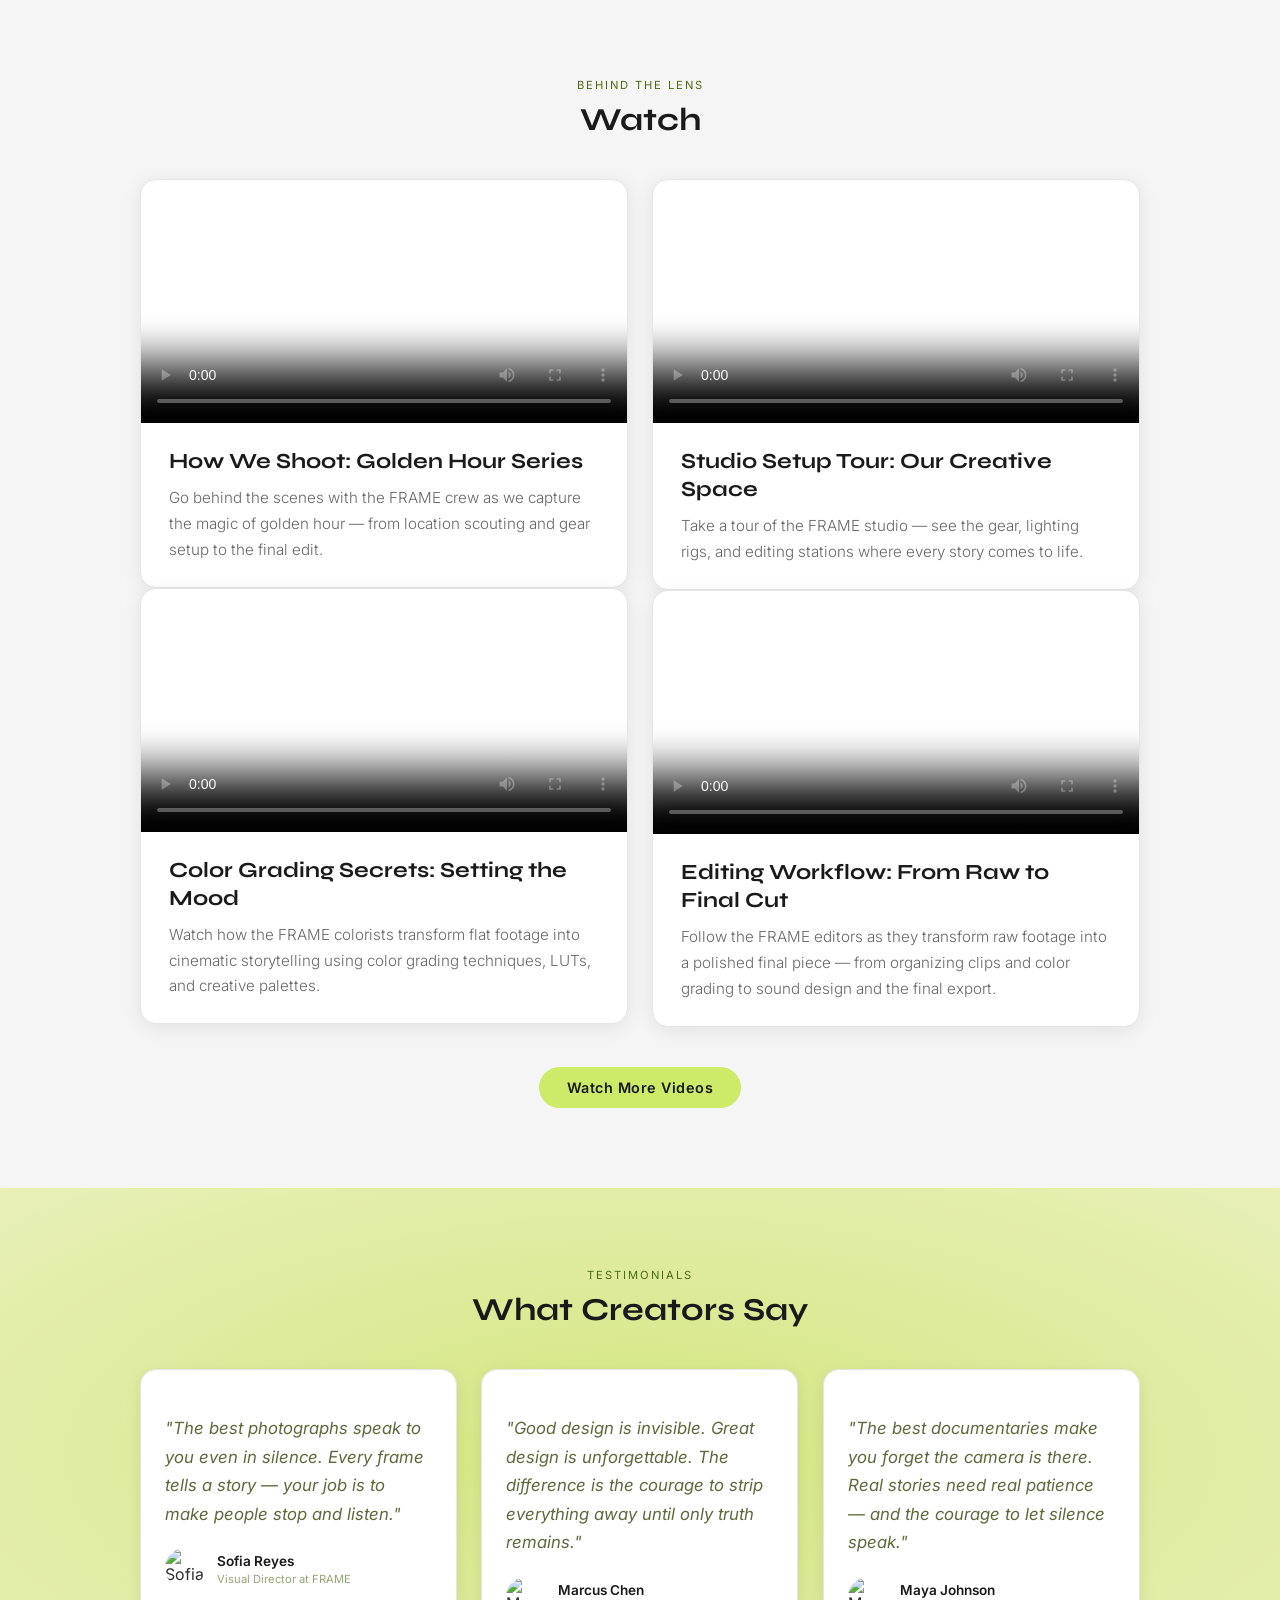
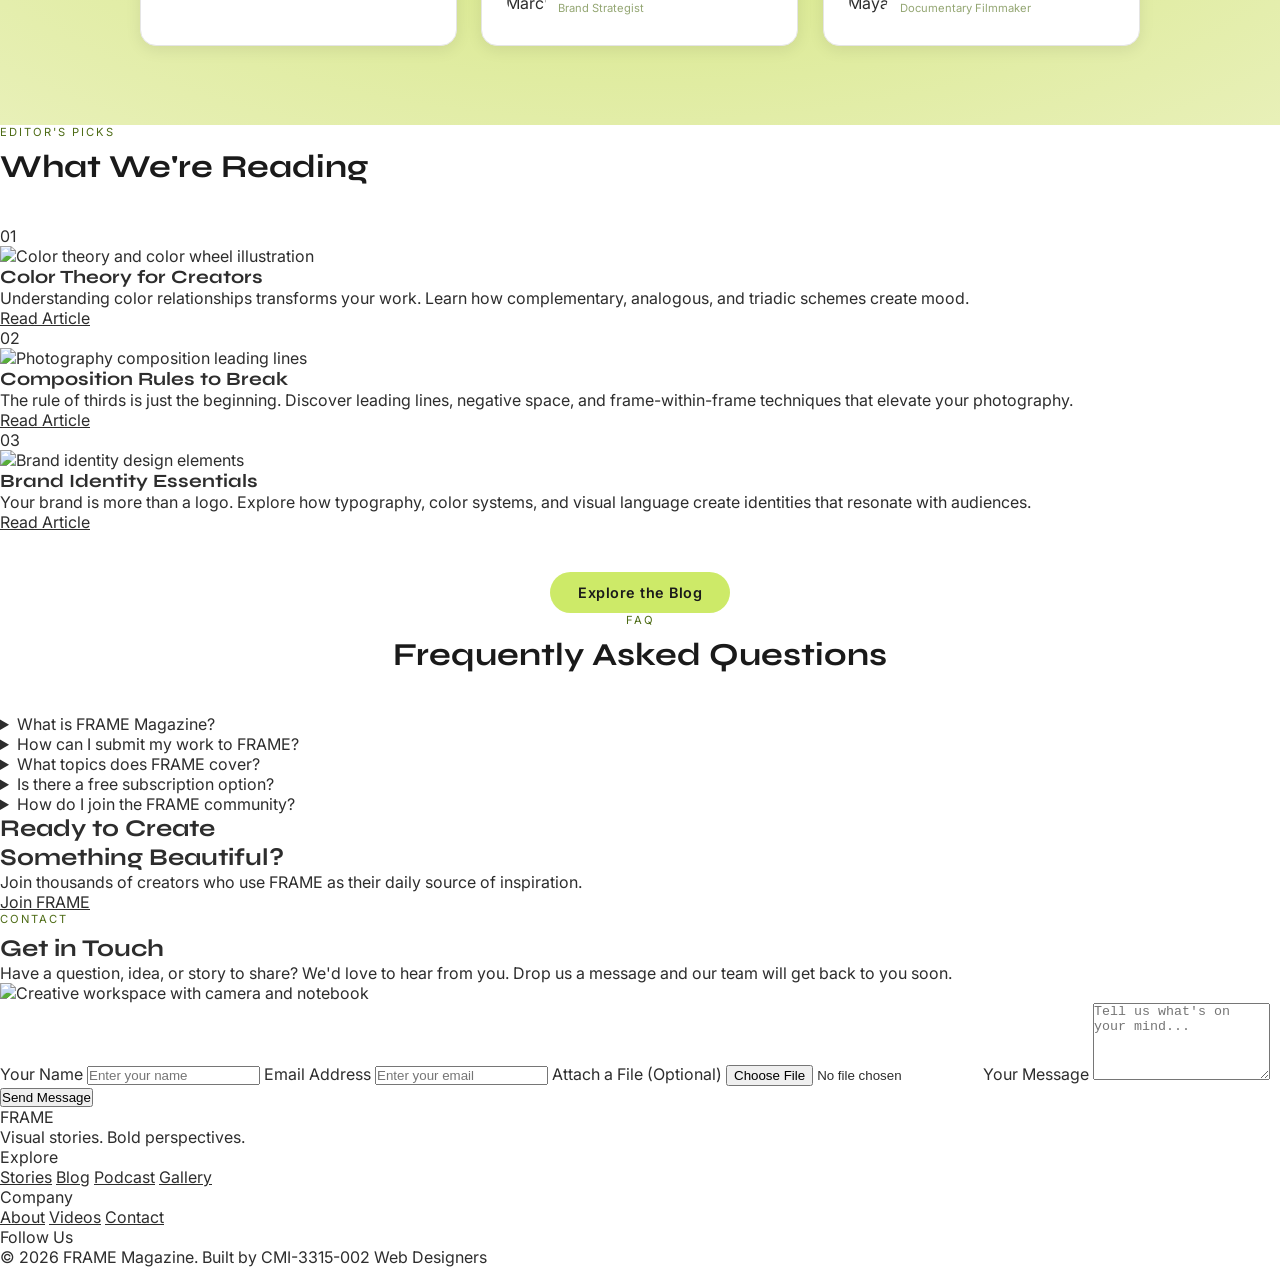
==== commit b1f42996: "SEO" ====
--- a/index.html
+++ b/index.html
@@ -5,6 +5,26 @@
     <meta charset="UTF-8">
     <meta name="viewport" content="width=device-width, initial-scale=1.0">
     <title>FRAME - Creative Media Magazine</title>
+
+    <!-- SEO MEAT TAGS -->
+    <meta name="description"
+        content="FRAME is a creative media magazine dedicated to visual storytelling. Discover photography, design, filmaking, and brand indentity stories from creators worldwide.">
+    <meta name="keywords" content="creative mdeia, photography, visual storytelling, design, filmaking, brand identity, FRAME magazine">
+    <meta name="author" content="FRAME Magazine - CMI-3315-002 Web Design">
+
+    <!-- OPEN GRAPH - OG -->
+     <meta property="og:type" content="website">
+     <meta property="og:url" content="https://okraishan.github.io/frame-project/">
+     <meta property="og:title" content="FRAME - Creative Media Magazine">
+     <meta property="og:description" content="FRAME is a creative media magazine dedicated to visual storytelling. Discover photography, design, filmaking, and brand indentity stories from creators worldwide.">
+     <meta property="og:image" content="https://okraishan.github.io/frame-project/assets/images/frane-og.webp">  <!-- W:1200 - H:630 -->
+
+     <!-- TWITTER TAGS -->
+      <meta name="twitter:card" content="summary_large_image">
+      <meta name="twitter:title" content="FRAME - Creative Media Magazine">
+      <meta name="twitter:description" content="FRAME is a creative media magazine dedicated to visual storytelling. Discover photography, design, filmaking, and brand indentity stories from creators worldwide.">
+      <meta name="twitter:image" content="https://okraishan.github.io/frame-project/assets/images/frane-og.webp">
+
     <!-- Google Fonts -->
     <link rel="preconnect" href="https://fonts.googleapis.com">
     <link rel="preconnect" href="https://fonts.gstatic.com" crossorigin>
@@ -22,20 +42,20 @@
 <body>
 
     <!-- HEADER -->
-    <header class="page-header">
-        <span class="nav-logo"><i class="fa-solid fa-camera"></i> frame</span>
+    <header class="page-header" role="banner">
+        <span class="nav-logo"><i class="fa-solid fa-camera" aria-hidden="true"></i> frame</span>
 
         <input type="checkbox" id="ham-toggle" class="ham-checkbox">
-        <label for="ham-toggle" class="ham-btn">
+        <label for="ham-toggle" class="ham-btn" aria-label="Toggle naviagtion menu">
             <span></span>
             <span></span>
             <span></span>
         </label>
 
-        <nav class="main-nav">
-            <a href="#" class="nav-link active">Home</a>
+        <nav class="main-nav" aria-label="Main naviagtion">
+            <a href="#" class="nav-link active" aria-current="page">Home</a>
             <div class="nav-dropdown">
-                <a href="#" class="nav-link">Stories <i class="fa-solid fa-chevron-down nav-arrow"></i></a>
+                <a href="#" class="nav-link" aria-haspopup="true" aria-expanded="false">Stories <i class="fa-solid fa-chevron-down nav-arrow" aria-hidden="true"></i></a>
                 <div class="dropdown-menu">
                     <a href="#" class="dropdown-link">Photography</a>
                     <a href="" class="dropdown-link">Design</a>
@@ -56,9 +76,9 @@
     <main>
 
         <!-- HERO -->
-        <section class="hero-section">
+        <section class="hero-section" role="Hero banner">
             <!-- Background Video -->
-            <video class="hero-video" autoplay muted loop playsinline>
+            <video class="hero-video" autoplay muted loop playsinline aria-hidden="true">
                 <source src="assets/videos/hero-video.mp4" type="video/mp4">
                 Your browser does not support the video tag.
             </video>
@@ -79,8 +99,8 @@
         </section>
 
         <!-- ABOUT -->
-        <section class="about-section">
-            <h2 class="about-heading">Where Creativity<br>Meets Community</h2>
+        <section class="about-section" aria-labelledby="about-heading">
+            <h2 class="about-heading" id="about-heading">Where Creativity<br>Meets Community</h2>
             <p class="about-description">FRAME is a creative media magazine dedicated to visual storytelling. We bring
                 together photographers, designers, and filmmakers who see the world differently and turn moments into
                 art.</p>
@@ -105,10 +125,10 @@
         </section>
 
         <!-- ARTICLES -->
-        <section id="articles" class="article-section">
+        <section id="articles" class="article-section" aria-labelledby="article-heading">
             <div class="section-intro">
-                <p class="section-label"><i class="fa-solid fa-newspaper"></i> Featured</p>
-                <h2 class="section-heading">Latest Stories</h2>
+                <p class="section-label"><i class="fa-solid fa-newspaper" aria-hidden="true"></i> Featured</p>
+                <h2 class="section-heading" id="article-heading">Latest Stories</h2>
             </div>
 
             <!-- Featured Article -->
@@ -116,18 +136,18 @@
                 <header class="article-card-header">
                     <a href="#"><img src="https://picsum.photos/seed/golden/800/400"
                             alt="Golden hour photography of a city skyline" class="article-image"></a>
-                    <span class="article-tag"><i class="fa-solid fa-camera"></i> Photography</span>
+                    <span class="article-tag"><i class="fa-solid fa-camera" aria-hidden="true"></i> Photography</span>
                 </header>
                 <div class="article-body">
-                    <p class="article-category"><i class="fa-solid fa-camera"></i> Photography &middot; 5 min read</p>
+                    <p class="article-category"><i class="fa-solid fa-camera" aria-hidden="true"></i> Photography &middot; 5 min read</p>
                     <h3 class="article-title"><a href="#">The Golden Hour Guide: Mastering Natural Light</a></h3>
                     <p class="article-text">Every photographer chases that perfect light — the warm, soft glow that
                         transforms ordinary scenes into something cinematic. Golden hour happens twice a day, and
                         learning to harness it is the single most impactful skill you can develop.</p>
                 </div>
                 <footer class="article-card-footer">
-                    <span class="article-meta"><i class="fa-solid fa-user"></i> Sarah Chen</span>
-                    <span class="article-meta"><i class="fa-solid fa-calendar"></i> Jan 2026</span>
+                    <span class="article-meta"><i class="fa-solid fa-user" aria-hidden="true"></i> Sarah Chen</span>
+                    <span class="article-meta"><i class="fa-solid fa-calendar" aria-hidden="true"></i> <time datetime="2026-01-15">Jan 15, 2026</time></span>
                 </footer>
             </article>
 
@@ -147,8 +167,8 @@
                             noise to create brands that resonate in the age of information overload.</p>
                     </div>
                     <footer class="article-card-footer">
-                        <span class="article-meta"><i class="fa-solid fa-user"></i> Alex Rivera</span>
-                        <span class="article-meta"><i class="fa-solid fa-calendar"></i> Jan 2026</span>
+                        <span class="article-meta"><i class="fa-solid fa-user" aria-hidden="true"></i> Alex Rivera</span>
+                        <span class="article-meta"><i class="fa-solid fa-calendar" aria-hidden="true"></i> <time datetime="2026-01-18">Jan 18, 2026</time></span>
                     </footer>
                 </article>
 
@@ -156,17 +176,18 @@
                     <header class="article-card-header">
                         <a href="#"><img src="https://picsum.photos/seed/street-photo/600/300"
                                 alt="Street photography in black and white" class="article-image"></a>
-                        <span class="article-tag"><i class="fa-solid fa-camera"></i> Photography</span>
+                        <span class="article-tag"><i class="fa-solid fa-camera" aria-hidden="true"></i> Photography</span>
                     </header>
                     <div class="article-body">
-                        <p class="article-category"><i class="fa-solid fa-camera"></i> Photography &middot; 4 min read</p>
+                        <p class="article-category"><i class="fa-solid fa-camera" aria-hidden="true"></i> Photography &middot; 4 min read
+                        </p>
                         <h3 class="article-title"><a href="#">The Art of Street Photography</a></h3>
                         <p class="article-text">Street photography captures life as it unfolds. Discover how to find
                             beauty in fleeting moments, candid expressions, and the raw energy of urban landscapes.</p>
                     </div>
                     <footer class="article-card-footer">
-                        <span class="article-meta"><i class="fa-solid fa-user"></i> Jordan Blake</span>
-                        <span class="article-meta"><i class="fa-solid fa-calendar"></i> Jan 2026</span>
+                        <span class="article-meta"><i class="fa-solid fa-user" aria-hidden="true"></i> Jordan Blake</span>
+                        <span class="article-meta"><i class="fa-solid fa-calendar" aria-hidden="true"></i><time datetime="2026-01-26">Jan 26, 2026</time></span>
                     </footer>
                 </article>
 
@@ -178,10 +199,10 @@
         </section>
 
         <!-- PODCAST -->
-        <section id="podcast" class="podcast-section">
+        <section id="podcast" class="podcast-section" aria-labelledby="podcast-heading">
             <div class="section-intro">
                 <p class="section-label">Latest Episode</p>
-                <h2 class="section-heading">The FRAME Podcast</h2>
+                <h2 class="section-heading" id="podcast-heading">The FRAME Podcast</h2>
             </div>
 
             <div class="podcast-playlist">
@@ -194,7 +215,7 @@
                         <h3 class="episode-title">The Art of Visual Storytelling</h3>
                         <p class="episode-desc">Hosts Sofia Reyes and Marcus Chen explore how photographers and
                             filmmakers craft compelling visual narratives — from concept to final frame.</p>
-                        <audio class="episode-audio" controls preload="metadata">
+                        <audio class="episode-audio" controls preload="metadata" aria-label="Episode 12: The Art of Visual Storytelling">
                             <!-- Music by <a href="https://pixabay.com/users/starostin-46826676/?utm_source=link-attribution&utm_medium=referral&utm_campaign=music&utm_content=492540">Viacheslav Starostin</a> from <a href="https://pixabay.com//?utm_source=link-attribution&utm_medium=referral&utm_campaign=music&utm_content=492540">Pixabay</a> -->
                             <source src="assets/audios/starostin-comedy-cartoon.mp3" type="audio/mpeg">
                             Your browser does not support the audio element.
@@ -210,7 +231,7 @@
                         <h3 class="episode-title">Designing for Emotion</h3>
                         <p class="episode-desc">How top designers use color psychology, typography, and whitespace to
                             evoke specific feelings and guide user behavior in digital products.</p>
-                        <audio class="episode-audio" controls preload="metadata">
+                        <audio class="episode-audio" controls preload="metadata" aria-label="Episode 13: Designing for Emotion">
                             <!-- Music by <a href="https://pixabay.com/users/kornevmusic-34073243/?utm_source=link-attribution&utm_medium=referral&utm_campaign=music&utm_content=478847">ANDRII KORNIEV</a> from <a href="https://pixabay.com//?utm_source=link-attribution&utm_medium=referral&utm_campaign=music&utm_content=478847">Pixabay</a> -->
                             <source src="assets/audios/kornevmusic-epic.mp3" type="audio/mpeg">
                             Your browser does not support the audio element.
@@ -226,7 +247,7 @@
                         <h3 class="episode-title">Street Photography After Dark</h3>
                         <p class="episode-desc">Photographer Jordan Blake shares techniques for capturing urban
                             nightscapes, handling low light, and finding beauty in the city after dark.</p>
-                        <audio class="episode-audio" controls preload="metadata">
+                        <audio class="episode-audio" controls preload="metadata" aria-label="Episode 14: Street Photography After Dark">
                             <source src="assets/audios/episode-10.mp3" type="audio/mpeg">
                             Your browser does not support the audio element.
                         </audio>
@@ -320,7 +341,9 @@
             <div class="testimonial-grid">
                 <div class="testimonial-card">
                     <div class="testimonial-stars">
-                        <i class="fa-solid fa-star"></i><i class="fa-solid fa-star"></i><i class="fa-solid fa-star"></i><i class="fa-solid fa-star"></i><i class="fa-solid fa-star"></i>
+                        <i class="fa-solid fa-star"></i><i class="fa-solid fa-star"></i><i
+                            class="fa-solid fa-star"></i><i class="fa-solid fa-star"></i><i
+                            class="fa-solid fa-star"></i>
                     </div>
                     <blockquote class="testimonial-text">"The best photographs speak to you even in silence. Every frame
                         tells a story — your job is to make people stop and listen."</blockquote>
@@ -334,7 +357,9 @@
                 </div>
                 <div class="testimonial-card">
                     <div class="testimonial-stars">
-                        <i class="fa-solid fa-star"></i><i class="fa-solid fa-star"></i><i class="fa-solid fa-star"></i><i class="fa-solid fa-star"></i><i class="fa-solid fa-star"></i>
+                        <i class="fa-solid fa-star"></i><i class="fa-solid fa-star"></i><i
+                            class="fa-solid fa-star"></i><i class="fa-solid fa-star"></i><i
+                            class="fa-solid fa-star"></i>
                     </div>
                     <blockquote class="testimonial-text">"Good design is invisible. Great design is unforgettable. The
                         difference is the courage to strip everything away until only truth remains."</blockquote>
@@ -348,7 +373,9 @@
                 </div>
                 <div class="testimonial-card">
                     <div class="testimonial-stars">
-                        <i class="fa-solid fa-star"></i><i class="fa-solid fa-star"></i><i class="fa-solid fa-star"></i><i class="fa-solid fa-star"></i><i class="fa-solid fa-star"></i>
+                        <i class="fa-solid fa-star"></i><i class="fa-solid fa-star"></i><i
+                            class="fa-solid fa-star"></i><i class="fa-solid fa-star"></i><i
+                            class="fa-solid fa-star"></i>
                     </div>
                     <blockquote class="testimonial-text">"The best documentaries make you forget the camera is there.
                         Real stories need real patience — and the courage to let silence speak."</blockquote>
@@ -503,15 +530,15 @@
     </main>
 
     <!-- FOOTER -->
-    <footer class="page-footer">
+    <footer class="page-footer" role="contactinfo">
         <div class="footer-columns">
             <div class="footer-col">
-                <p class="footer-brand">FRAME</p>
+                <p class="footer-brand"><i class="fa-solid fa-camera" aria-hidden="true"></i> FRAME</p>
                 <p class="footer-tagline">Visual stories. Bold perspectives.</p>
             </div>
             <div class="footer-col">
                 <p class="footer-col-title">Explore</p>
-                <nav class="footer-nav">
+                <nav class="footer-nav" aria-label="Explore links">
                     <a href="#" class="footer-link">Stories</a>
                     <a href="#" class="footer-link">Blog</a>
                     <a href="#" class="footer-link">Podcast</a>
@@ -520,7 +547,7 @@
             </div>
             <div class="footer-col">
                 <p class="footer-col-title">Company</p>
-                <nav class="footer-nav">
+                <nav class="footer-nav" aria-label="Company links">
                     <a href="#" class="footer-link">About</a>
                     <a href="#" class="footer-link">Videos</a>
                     <a href="#" class="footer-link">Contact</a>
@@ -529,19 +556,19 @@
             <div class="footer-col">
                 <p class="footer-col-title">Follow Us</p>
                 <div class="footer-social">
-                    <a href="#" class="social-link"></a>
-                    <a href="#" class="social-link"></a>
-                    <a href="#" class="social-link"></a>
-                    <a href="#" class="social-link"></a>
-                    <a href="#" class="social-link"></a>
+                    <a href="#" class="social-link" aria-label="Follow us on Instagram"><i class="fa-brands fa-instagram" aria-hidden="true"></i></a>
+                    <a href="#" class="social-link" aria-label="Follow us on X (Twitter)"><i class="fa-brands fa-x-twitter" aria-hidden="true"></i></a>
+                    <a href="#" class="social-link" aria-label="Follow us on Snapchat"><i class="fa-brands fa-snapchat" aria-hidden="true"></i></a>
+                    <a href="#" class="social-link" aria-label="Follow us on TikTok"><i class="fa-brands fa-tiktok" aria-hidden="true"></i></a>
+                    <a href="#" class="social-link" aria-label="Follow us on YouTube"><i class="fa-brands fa-youtube" aria-hidden="true"></i></a>
                 </div>
             </div>
         </div>
         <div class="footer-bottom">
-            <p class="footer-copy">&copy; 2026 FRAME Magazine. Built by CMI-3315-002 Web Designers</p>
+            <p class="footer-copy">&copy; 2026 FRAME Magazine. Built by CMI-3315-002 Web Designers <i class="fa-solid fa-code" aria-hidden="true"></i></p>
         </div>
     </footer>
 
 </body>
 
-</html>
+</html>
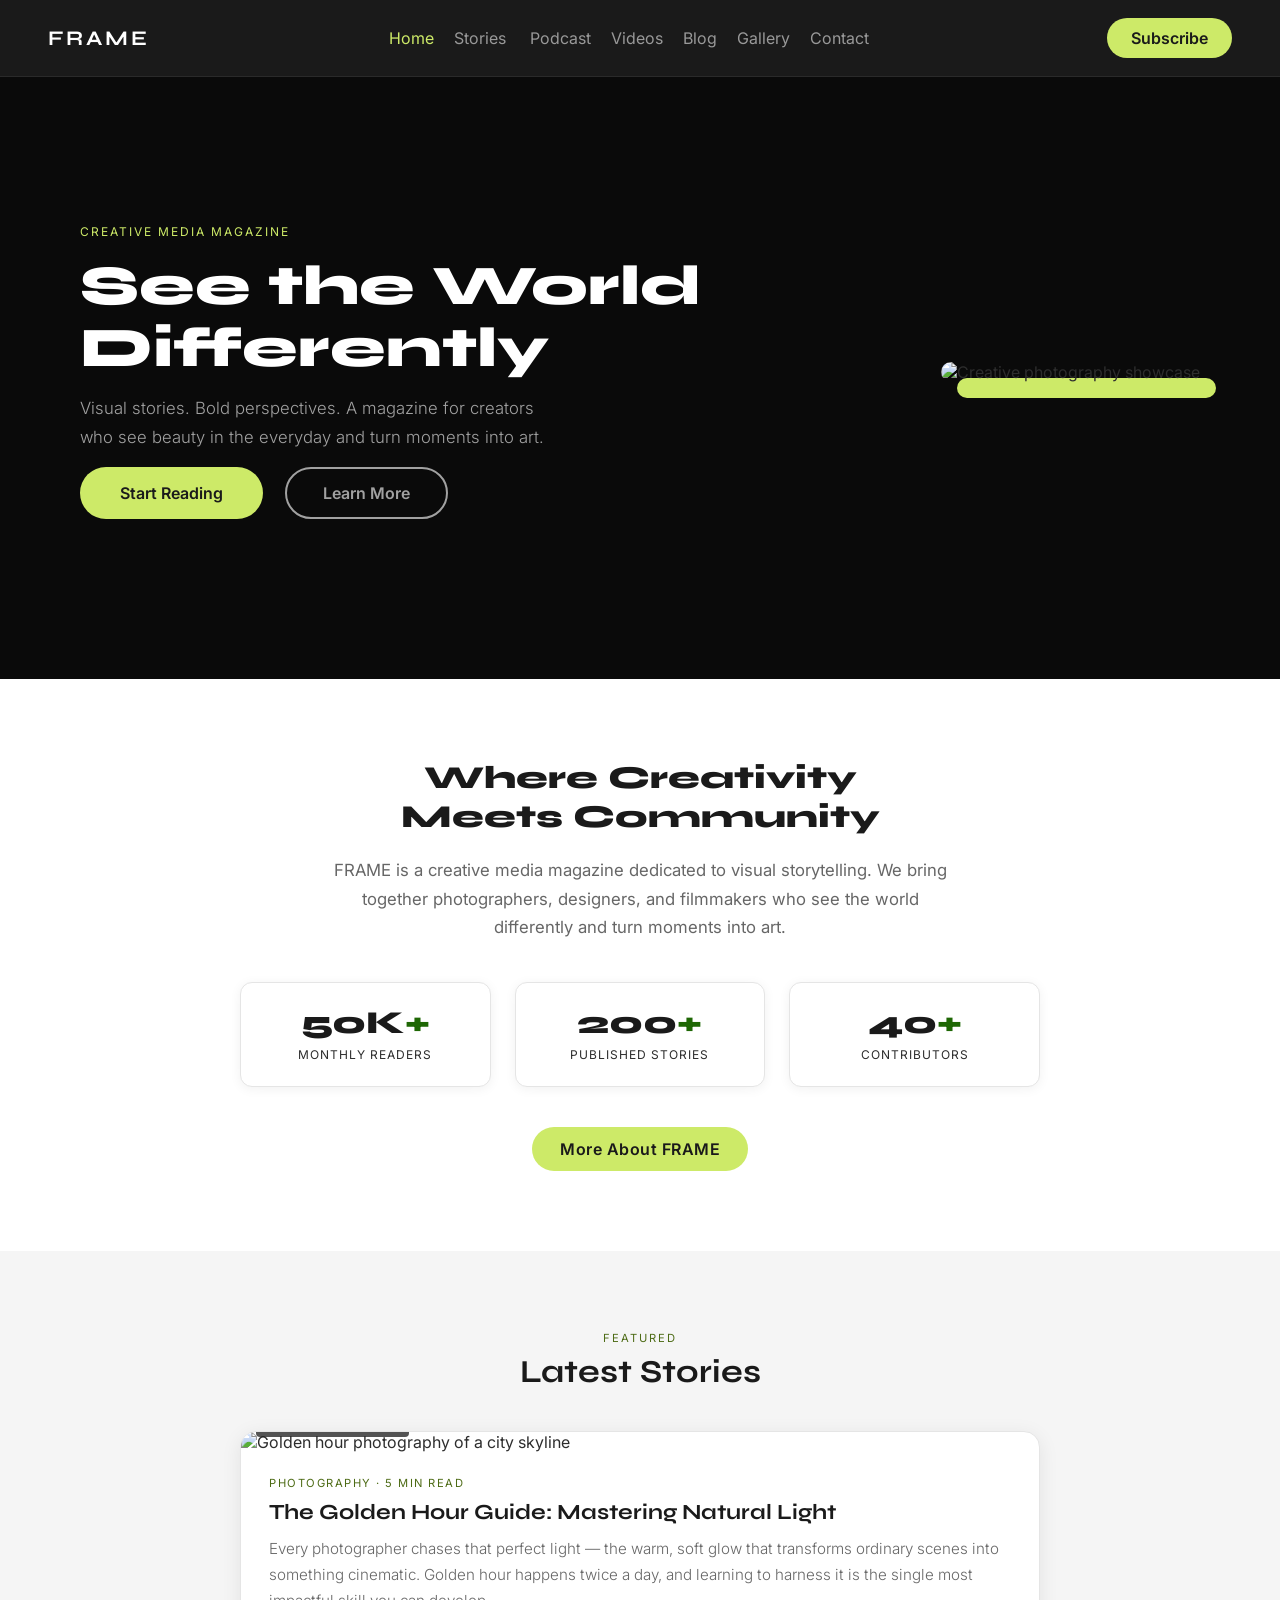
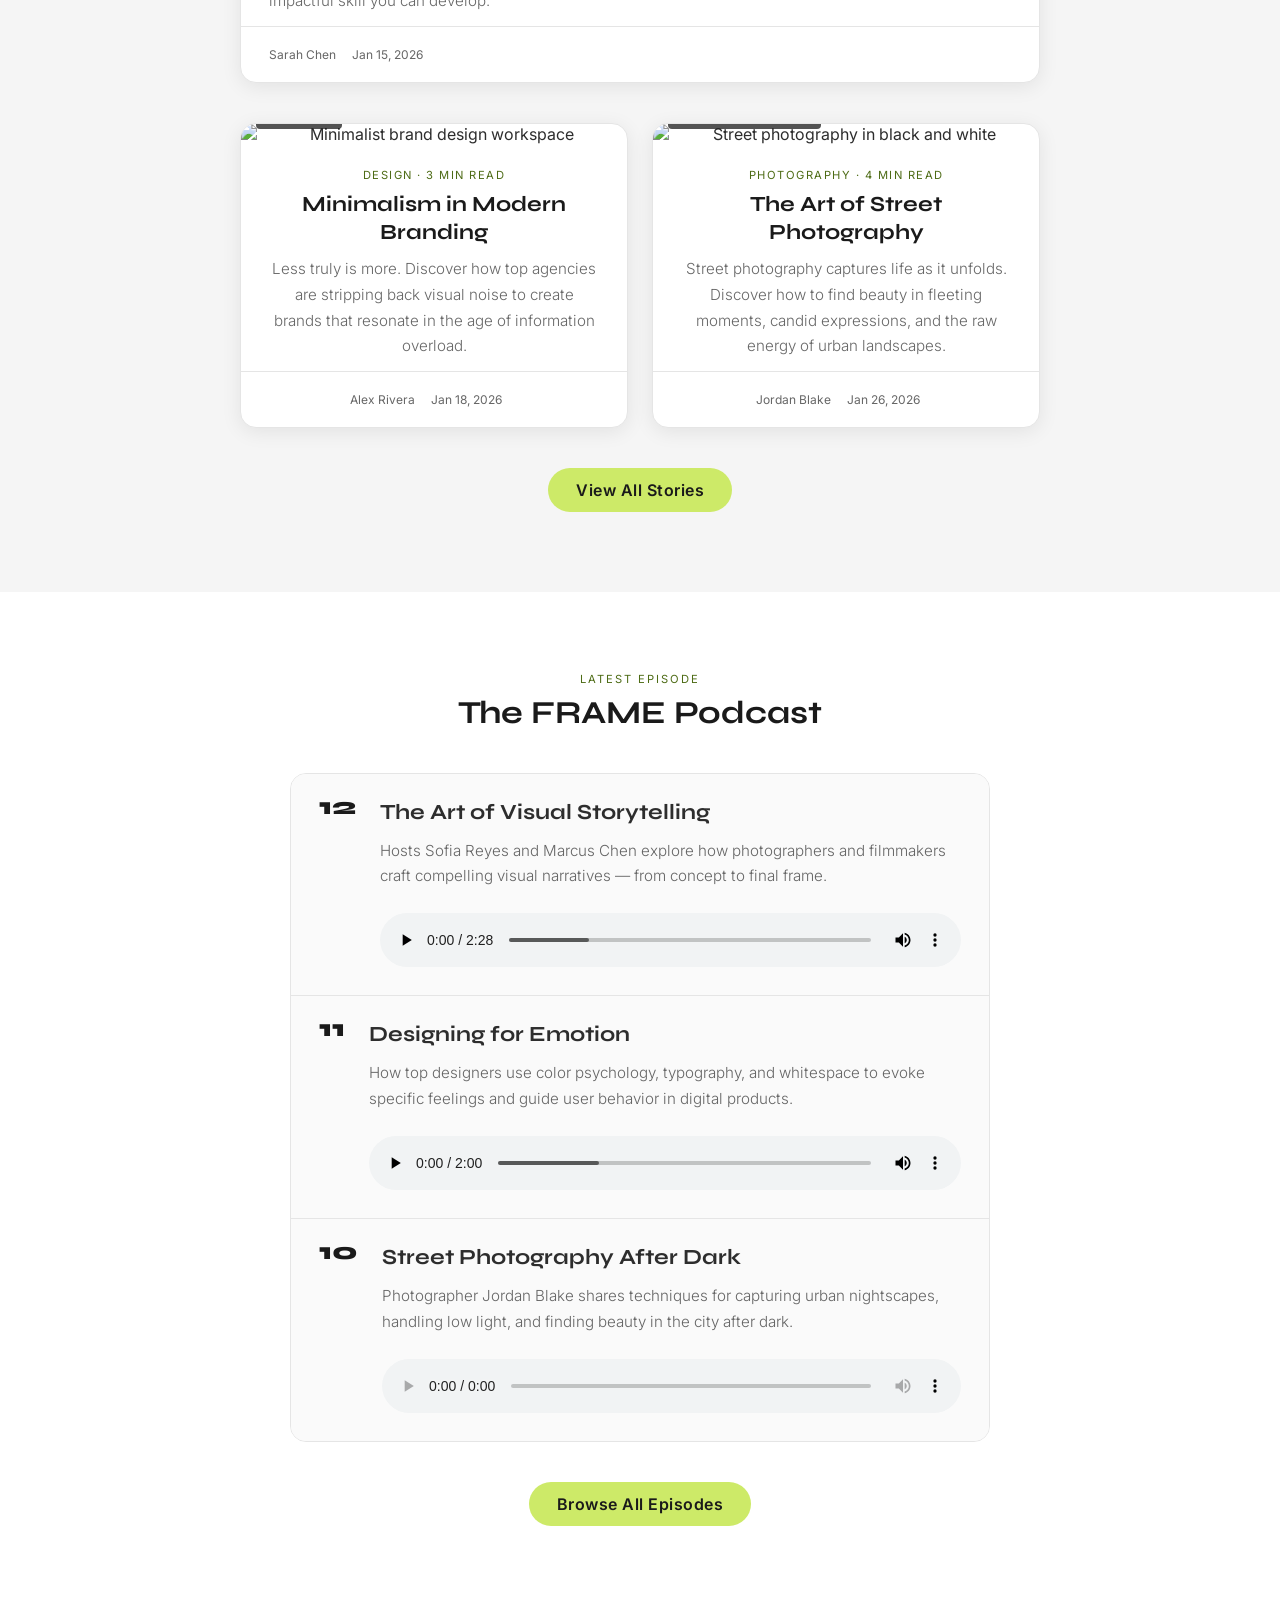
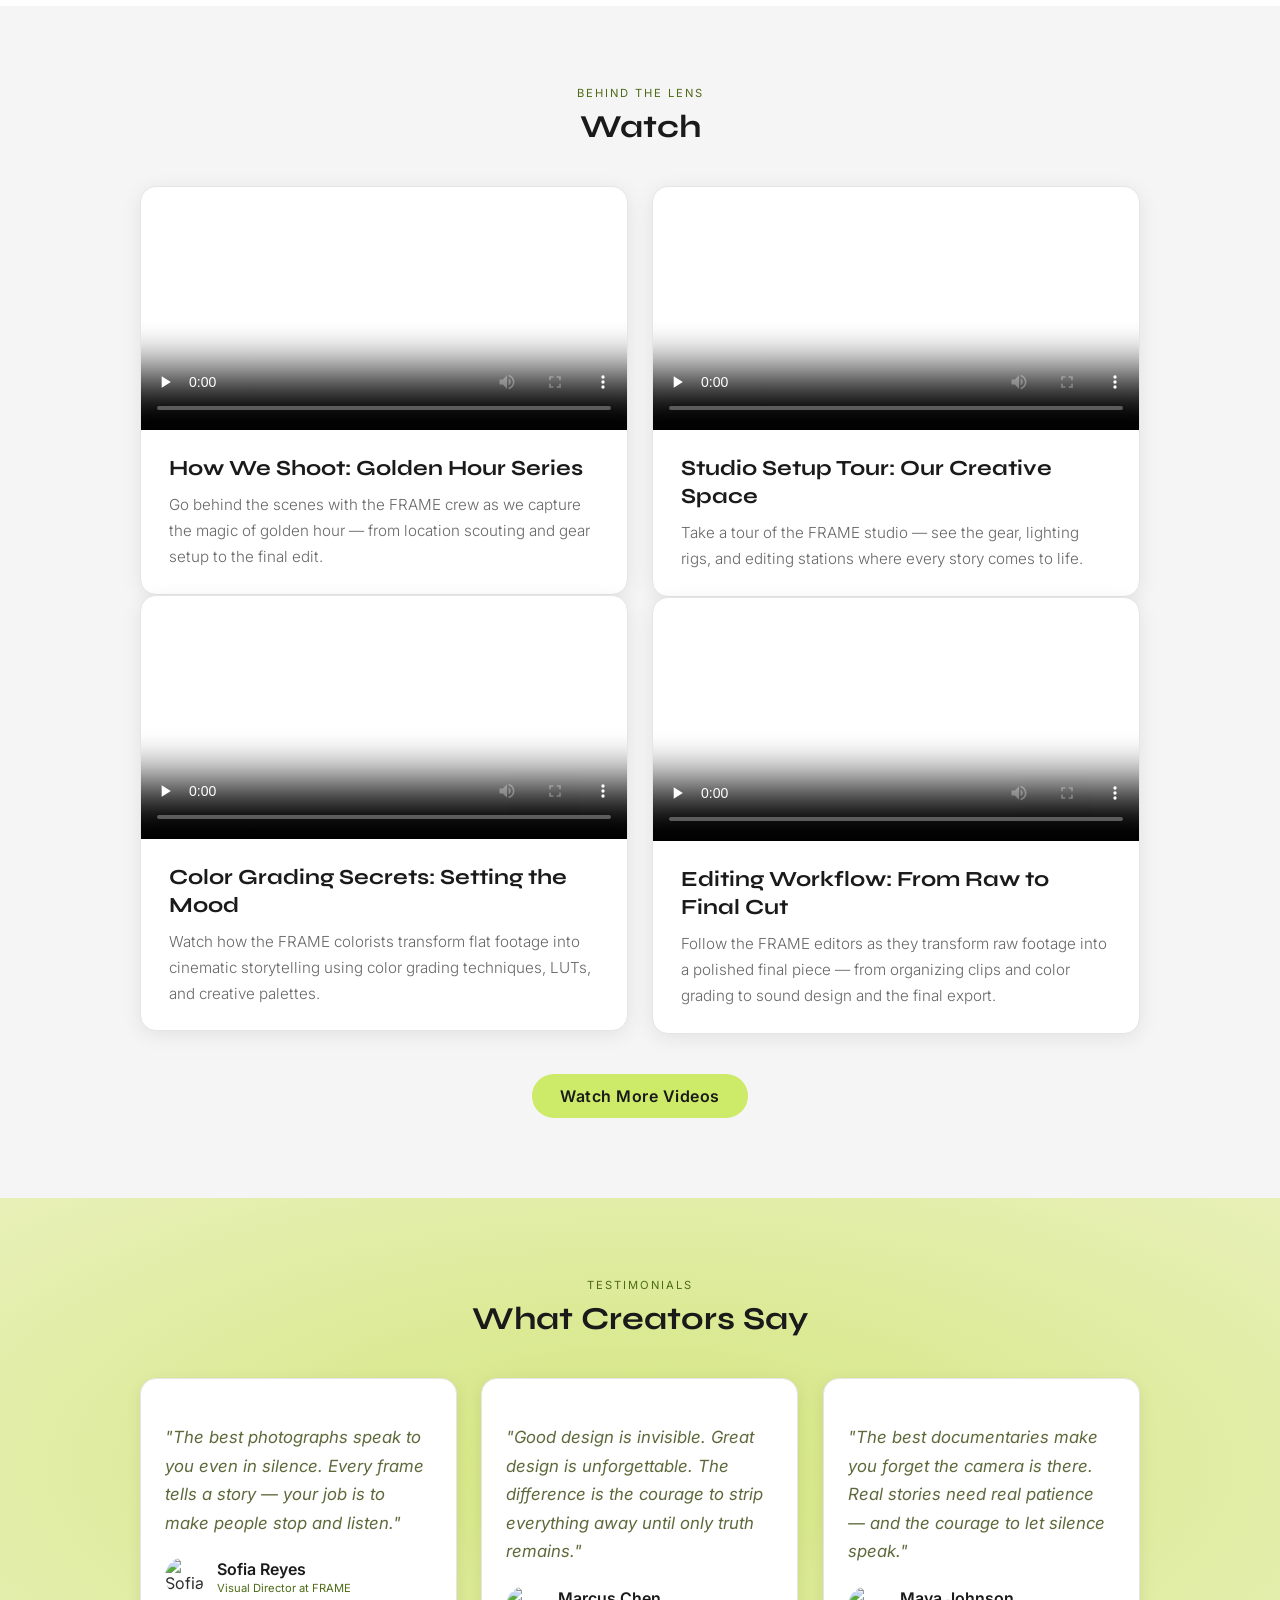
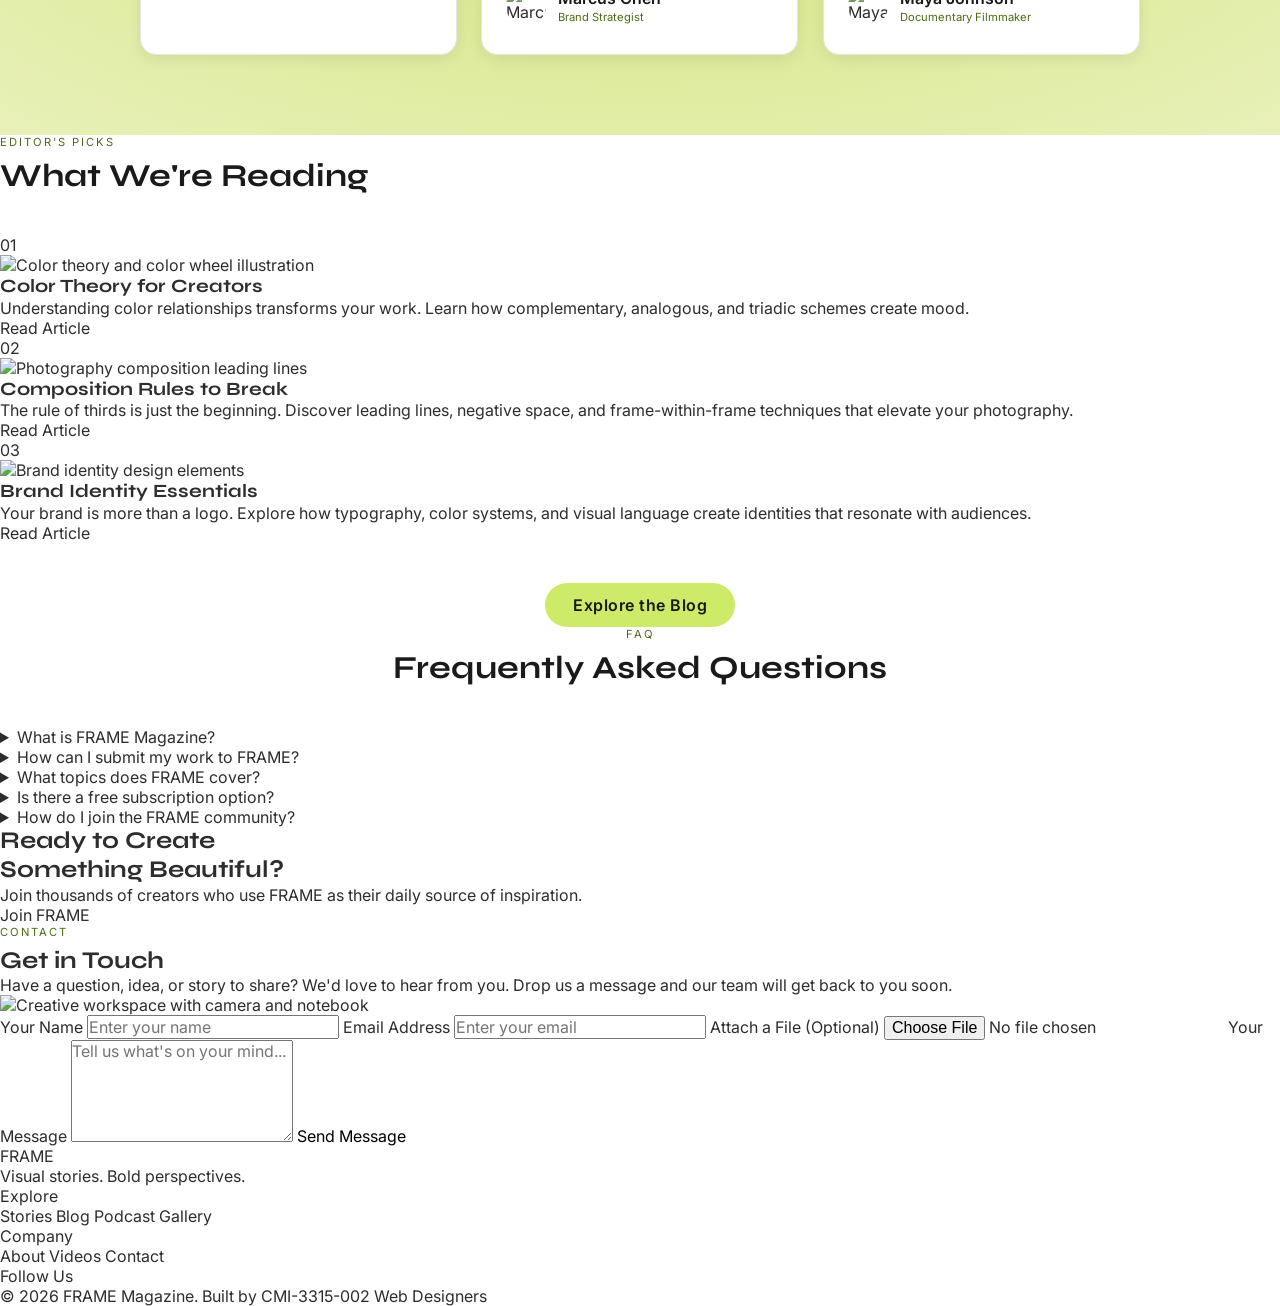
==== commit 1125dbe0: "ARIA Completed" ====
--- a/index.html
+++ b/index.html
@@ -262,18 +262,18 @@
         </section>
 
         <!-- VIDEO -->
-        <section id="watch" class="video-section">
+        <section id="watch" class="video-section" aria-labelledby="video-heading">
             <div class="section-intro">
                 <p class="section-label">Behind the Lens</p>
-                <h2 class="section-heading">Watch</h2>
+                <h2 class="section-heading" id="video-heading">Watch</h2>
             </div>
 
             <div class="video-grid">
 
                 <div class="video-featured">
                     <div class="video-card">
-                        <video class="feature-video" controls preload="metadata"
-                            poster="https://picsum.photos/seed/frame-video/800/450">
+                        <video class="feature-video" controls preload="none"
+                            poster="https://picsum.photos/seed/frame-video/800/450" aria-label="How We Shoot: Golden Hour Series">
                             <source src="assets/videos/behind-the-lens.mp4" type="video/mp4">
                             Your browser does not support the video element.
                         </video>
@@ -284,8 +284,8 @@
                         </div>
                     </div>
                     <div class="video-card">
-                        <video class="feature-video" controls preload="metadata"
-                            poster="https://picsum.photos/seed/frame-color/800/450">
+                        <video class="feature-video" controls preload="none"
+                            poster="https://picsum.photos/seed/frame-color/800/450" aria-label="Color Grading Secrets: Setting the Mood">
                             <source src="assets/videos/color-grading.mp4" type="video/mp4">
                             Your browser does not support the video element.
                         </video>
@@ -299,8 +299,8 @@
 
                 <div class="video-sidebar">
                     <div class="video-card">
-                        <video class="feature-video" controls preload="metadata"
-                            poster="https://picsum.photos/seed/frame-studio/800/450">
+                        <video class="feature-video" controls preload="none"
+                            poster="https://picsum.photos/seed/frame-studio/800/450" aria-label="Studio Setup Tour: Our Creative Space">
                             <source src="assets/videos/studio-tour.mp4" type="video/mp4">
                             Your browser does not support the video element.
                         </video>
@@ -311,8 +311,8 @@
                         </div>
                     </div>
                     <div class="video-card">
-                        <video class="feature-video" controls preload="metadata"
-                            poster="https://picsum.photos/seed/frame-editing/800/450">
+                        <video class="feature-video" controls preload="none"
+                            poster="https://picsum.photos/seed/frame-editing/800/450" aria-label="Editing Workflow: From Raw to Final Cut">
                             <source src="assets/videos/editing-workflow.mp4" type="video/mp4">
                             Your browser does not support the video element.
                         </video>
@@ -333,17 +333,17 @@
         </section>
 
         <!-- TESTIMONIALS -->
-        <section class="testimonial-section">
+        <section class="testimonial-section" aria-labelledby="testimonial-heading">
             <div class="section-intro">
                 <p class="section-label">Testimonials</p>
-                <h2 class="section-heading">What Creators Say</h2>
+                <h2 class="section-heading" id="testimonial-heading">What Creators Say</h2>
             </div>
             <div class="testimonial-grid">
                 <div class="testimonial-card">
-                    <div class="testimonial-stars">
-                        <i class="fa-solid fa-star"></i><i class="fa-solid fa-star"></i><i
-                            class="fa-solid fa-star"></i><i class="fa-solid fa-star"></i><i
-                            class="fa-solid fa-star"></i>
+                    <div class="testimonial-stars" role="img" aria-label="5 out of 5 stars">
+                        <i class="fa-solid fa-star" aria-hidden="true"></i><i class="fa-solid fa-star" aria-hidden="true"></i><i
+                            class="fa-solid fa-star" aria-hidden="true"></i><i class="fa-solid fa-star" aria-hidden="true"></i><i
+                            class="fa-solid fa-star" aria-hidden="true"></i>
                     </div>
                     <blockquote class="testimonial-text">"The best photographs speak to you even in silence. Every frame
                         tells a story — your job is to make people stop and listen."</blockquote>
@@ -356,10 +356,10 @@
                     </div>
                 </div>
                 <div class="testimonial-card">
-                    <div class="testimonial-stars">
-                        <i class="fa-solid fa-star"></i><i class="fa-solid fa-star"></i><i
-                            class="fa-solid fa-star"></i><i class="fa-solid fa-star"></i><i
-                            class="fa-solid fa-star"></i>
+                    <div class="testimonial-stars" role="img" aria-label="5 out of 5 stars">
+                        <i class="fa-solid fa-star" aria-hidden="true"></i><i class="fa-solid fa-star" aria-hidden="true"></i><i
+                            class="fa-solid fa-star" aria-hidden="true"></i><i class="fa-solid fa-star" aria-hidden="true"></i><i
+                            class="fa-solid fa-star" aria-hidden="true"></i>
                     </div>
                     <blockquote class="testimonial-text">"Good design is invisible. Great design is unforgettable. The
                         difference is the courage to strip everything away until only truth remains."</blockquote>
@@ -372,10 +372,10 @@
                     </div>
                 </div>
                 <div class="testimonial-card">
-                    <div class="testimonial-stars">
-                        <i class="fa-solid fa-star"></i><i class="fa-solid fa-star"></i><i
-                            class="fa-solid fa-star"></i><i class="fa-solid fa-star"></i><i
-                            class="fa-solid fa-star"></i>
+                    <div class="testimonial-stars" role="img" aria-label="5 out of 5 stars">
+                        <i class="fa-solid fa-star" aria-hidden="true"></i><i class="fa-solid fa-star" aria-hidden="true"></i><i
+                            class="fa-solid fa-star" aria-hidden="true"></i><i class="fa-solid fa-star" aria-hidden="true"></i><i
+                            class="fa-solid fa-star" aria-hidden="true"></i>
                     </div>
                     <blockquote class="testimonial-text">"The best documentaries make you forget the camera is there.
                         Real stories need real patience — and the courage to let silence speak."</blockquote>
@@ -391,10 +391,10 @@
         </section>
 
         <!-- EDITOR'S PICKS -->
-        <section id="picks" class="picks-section">
+        <section id="picks" class="picks-section" aria-labelledby="picks-heading">
             <div class="picks-header">
                 <p class="section-label">Editor's Picks</p>
-                <h2 class="section-heading">What We're Reading</h2>
+                <h2 class="section-heading" id="picks-heading">What We're Reading</h2>
             </div>
             <div class="picks-grid">
 
@@ -451,10 +451,10 @@
         </section>
 
         <!-- FAQ -->
-        <section class="faq-wrapper">
+        <section class="faq-wrapper" aria-labelledby="faq-heading">
             <div class="section-intro">
                 <p class="section-label">FAQ</p>
-                <h2 class="section-heading">Frequently Asked Questions</h2>
+                <h2 class="section-heading" id="faq-heading">Frequently Asked Questions</h2>
             </div>
             <div class="faq-list">
                 <details class="faq-item">
@@ -491,20 +491,20 @@
         </section>
 
         <!-- CTA SECTION -->
-        <section id="cta" class="cta-section">
+        <section id="cta" class="cta-section" aria-labelledby="cta-heading">
             <div class="cta-overlay">
-                <h2 class="cta-title">Ready to Create<br>Something Beautiful?</h2>
+                <h2 class="cta-title" id="cta-heading">Ready to Create<br>Something Beautiful?</h2>
                 <p class="cta-text">Join thousands of creators who use FRAME as their daily source of inspiration.</p>
                 <a href="#" class="cta-button">Join FRAME</a>
             </div>
         </section>
 
         <!-- GET IN TOUCH -->
-        <section class="contact-section">
+        <section class="contact-section" aria-labelledby="contact-heading">
             <div class="contact-container">
                 <div class="contact-info">
                     <p class="section-label">Contact</p>
-                    <h2 class="contact-heading">Get in Touch</h2>
+                    <h2 class="contact-heading" id="contact-heading">Get in Touch</h2>
                     <p class="contact-desc">Have a question, idea, or story to share? We'd love to hear from you. Drop
                         us a message and our team will get back to you soon.</p>
                     <img src="https://picsum.photos/seed/frame-contact/500/300"
@@ -513,14 +513,14 @@
                 <div class="contact-form-wrapper">
                     <form class="contact-form">
                         <label class="form-label" for="contact-name">Your Name</label>
-                        <input type="text" id="contact-name" class="form-input" placeholder="Enter your name">
+                        <input type="text" id="contact-name" class="form-input" placeholder="Enter your name" required autocomplete="name" aria-required="true">
                         <label class="form-label" for="contact-email">Email Address</label>
-                        <input type="email" id="contact-email" class="form-input" placeholder="Enter your email">
+                        <input type="email" id="contact-email" class="form-input" placeholder="Enter your email" required autocomplete="email" aria-required="true">
                         <label class="form-label" for="contact-file">Attach a File (Optional)</label>
                         <input type="file" id="contact-file" class="form-input" placeholder="Attach a file (optional)">
                         <label class="form-label" for="contact-message">Your Message</label>
                         <textarea id="contact-message" class="form-textarea"
-                            placeholder="Tell us what's on your mind..." rows="5"></textarea>
+                            placeholder="Tell us what's on your mind..." rows="5" required aria-required="true"></textarea>
                         <button type="submit" class="form-button">Send Message</button>
                     </form>
                 </div>
@@ -530,7 +530,7 @@
     </main>
 
     <!-- FOOTER -->
-    <footer class="page-footer" role="contactinfo">
+    <footer class="page-footer">
         <div class="footer-columns">
             <div class="footer-col">
                 <p class="footer-brand"><i class="fa-solid fa-camera" aria-hidden="true"></i> FRAME</p>
--- a/styles.css
+++ b/styles.css
@@ -72,7 +72,9 @@
 /* ==============================================
    RESET & BASE STYLES
    ============================================== */
-* {
+*,
+*::after,
+*::before {
    padding: 0;
    margin: 0;
    box-sizing: border-box;
@@ -98,16 +100,58 @@
 h5,
 h6 {
    font-family: var(--font-headings);
+   line-height: 1.2;
 }
 
 a {
    color: inherit;
-}
-
-img {
+   text-decoration: none;
+}
+
+img,
+video {
    max-width: 100%;
    height: auto;
    display: block;
+}
+
+button,
+input,
+select,
+textarea {
+   font: inherit;
+}
+
+button {
+   cursor: pointer;
+   border: none;
+   background: none;
+}
+
+/* ==============================================
+   ACCESSIBILTY
+   ============================================== */
+*:focus {
+   outline: none;
+}
+
+*:focus-visible {
+   outline: 1px solid var(--main-color);
+   outline-offset: 3px;
+   border-radius: 4px;
+}
+
+@media (prefers-reduced-motion: reduce) {
+   *,
+   *::after,
+   *::before {
+      animation-duration: 0.01ms !important;
+      animation-iteration-count: 1 !important;
+      transition-duration: 0.01ms !important;
+      scroll-behavior: auto !important;
+      animation-timeline: unset !important;
+      animation-range: unset !important;
+   }
 }
 
 /* ==============================================
@@ -195,7 +239,7 @@
 }
 
 .nav-arrow {
-   font-size: 0.6rem;
+   font-size: 1rem;
    margin-left: 4px;
    transition: transform var(--transition-base);
 }
@@ -235,7 +279,7 @@
    padding: 0.625rem 1.25rem;
    text-decoration: none;
    color: var(--color-text-muted);
-   font-size: 0.82rem;
+   font-size: 1rem;
    transition: color var(--transition-fast),
                padding-left var(--transition-fast);
 }
@@ -254,7 +298,7 @@
    color: var(--color-heading);
    padding: 8px 22px;
    font-weight: 600;
-   font-size: 0.85rem;
+   font-size: 1rem;
    border-radius: 20px;
    animation: heartbeat 1.5s ease-in-out infinite;
    transition: all var(--transition-base);
@@ -572,7 +616,7 @@
 }
 
 .stat-number .stat-accent {
-   color: var(--main-color);
+   color: #1E6704;
 }
 
 .stat-label {
@@ -619,7 +663,7 @@
       border: 2px solid transparent;
       border-radius: var(--radius-pill);
       font-weight: 600;
-      font-size: 0.9rem;
+      font-size: 1rem;
       text-decoration: none;
       letter-spacing: 0.5px;
       transition: all .3s ease;
@@ -671,7 +715,7 @@
    left: 15px;
    background-color: rgba(10, 10, 10, 0.7);
    color: var(--color-background);
-   font-size: 0.65rem;
+   font-size: 1rem;
    font-weight: 600;
    text-transform: uppercase;
    letter-spacing: 1px;
@@ -954,7 +998,7 @@
 
 .testimonial-stars {
     color: var(--main-color);
-    font-size: 0.9rem;
+    font-size: 1rem;
     margin-bottom: var(--space-md);
     letter-spacing: 2px;
 }
@@ -981,7 +1025,7 @@
 
 .testimonial-name {
     font-family: var(--font-heading);
-    font-size: 0.85rem;
+    font-size: 1rem;
     font-weight: 600;
     color: var(--color-heading);
     font-style: normal;
@@ -989,7 +1033,7 @@
 
 .testimonial-role {
     font-size: var(--font-size-label);
-    color: rgba(77, 107, 21, 0.6);
+    color: rgba(77, 107, 21, 1);
     margin-top: 2px;
 }
 
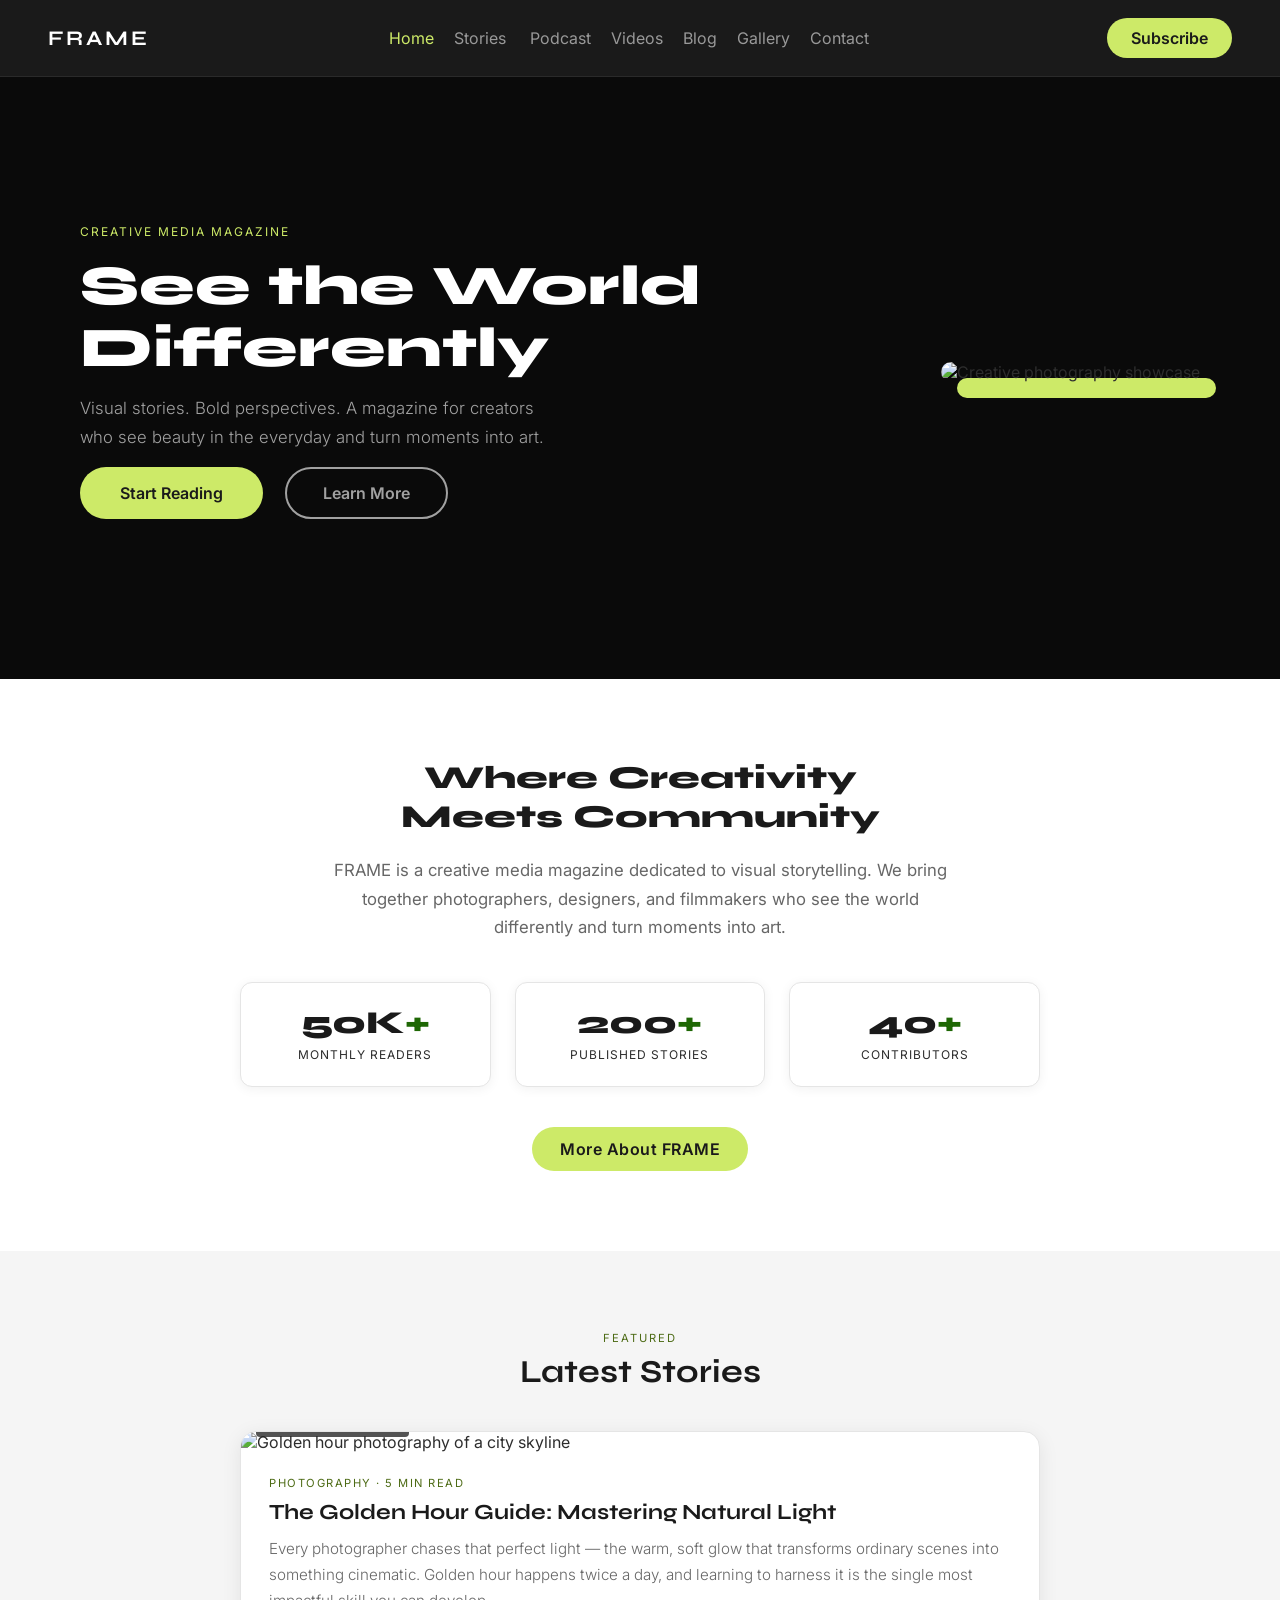
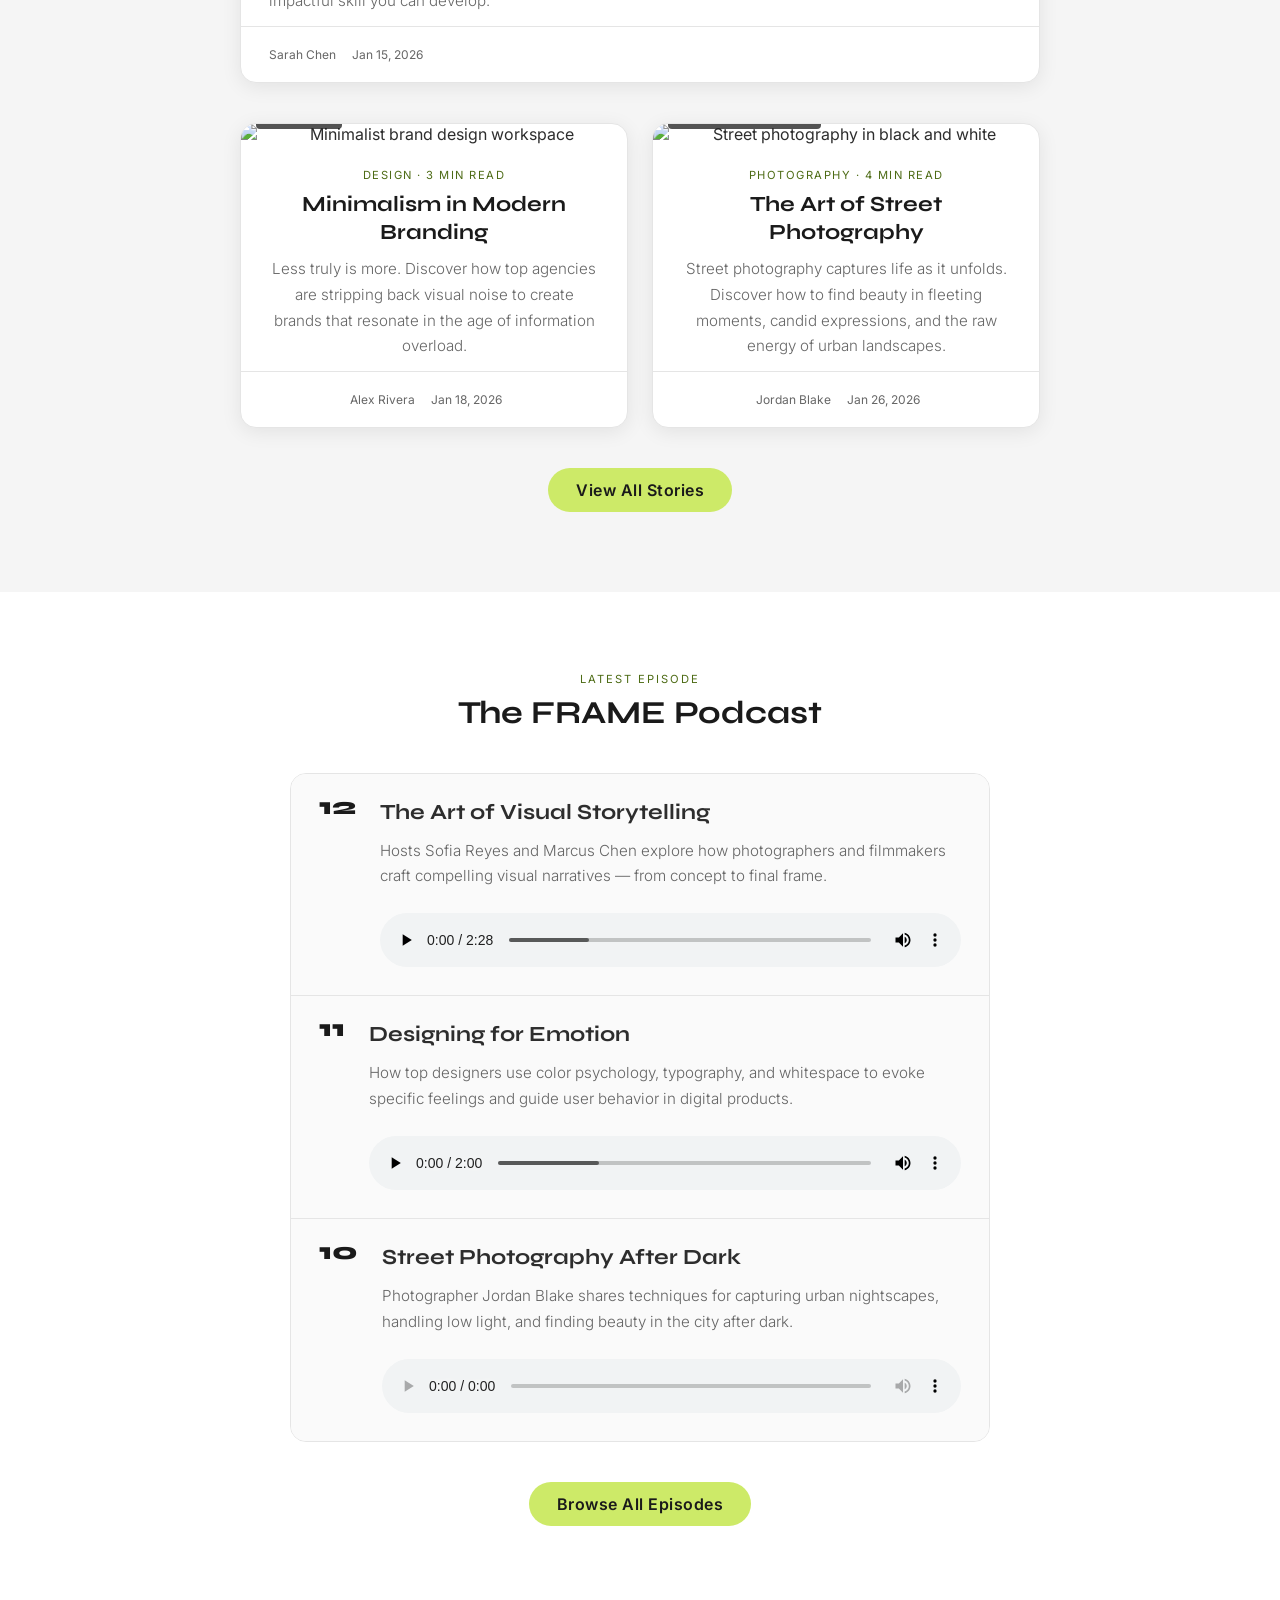
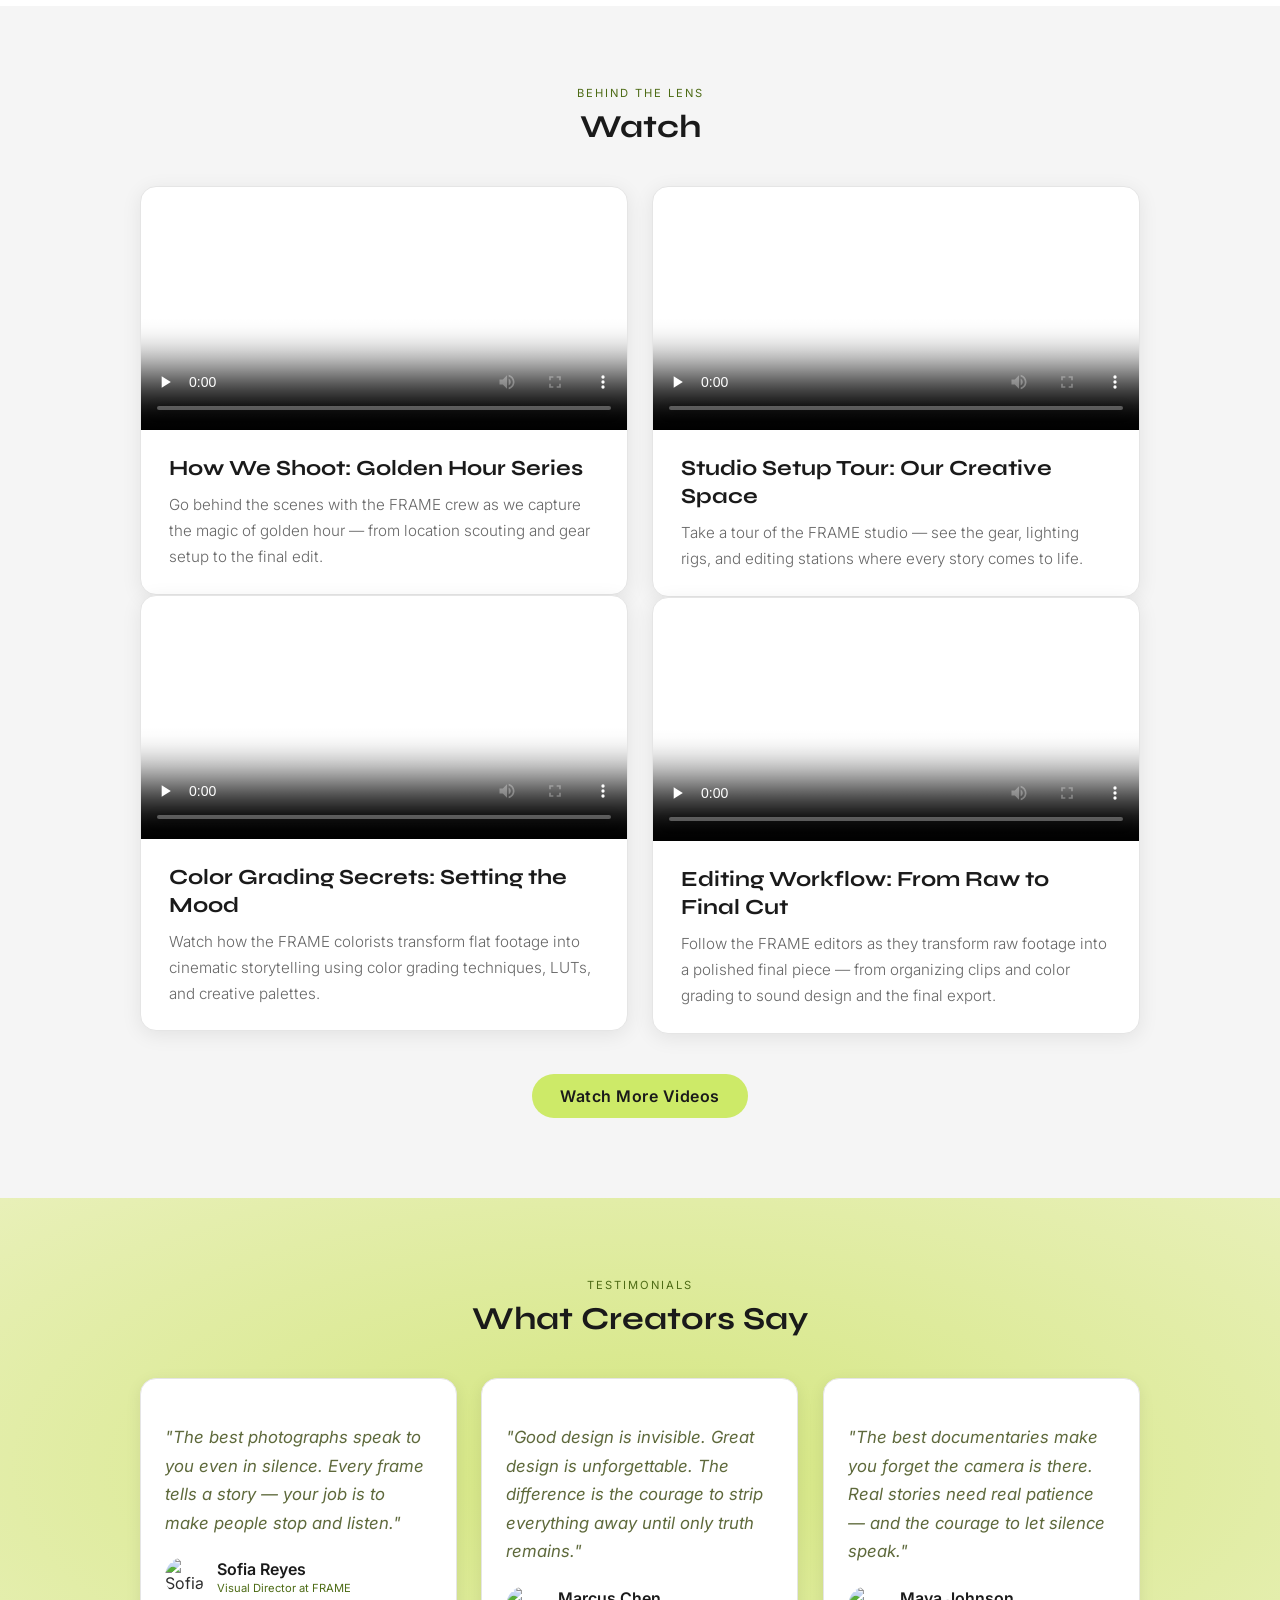
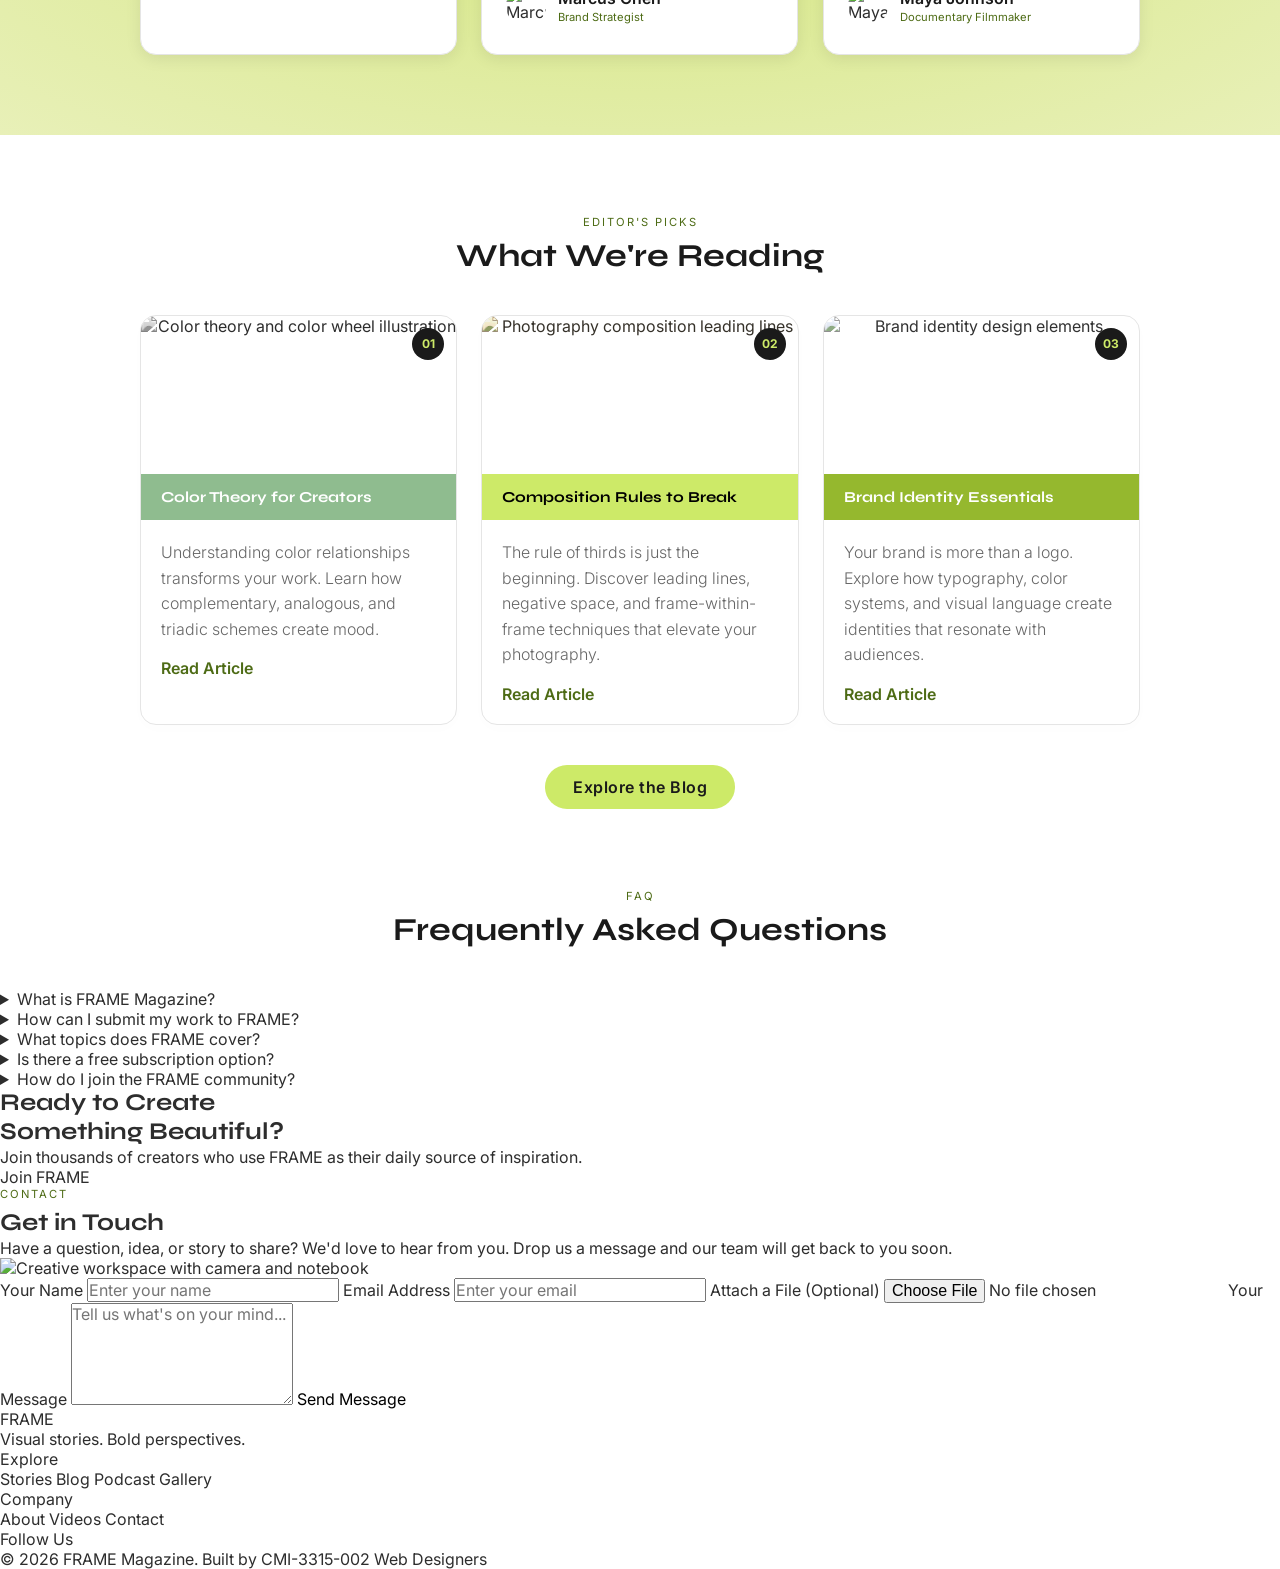
==== commit b82764d4: "Editor Picks Done" ====
--- a/index.html
+++ b/index.html
@@ -404,12 +404,12 @@
                     <img src="https://picsum.photos/seed/color-wheel/400/200"
                         alt="Color theory and color wheel illustration" class="pick-image">
                     <div class="card-header design-header">
-                        <h3 class="pick-title">Color Theory for Creators</h3>
+                        <h3 class="pick-title"><i class="fa-solid fa-palette" aria-hidden="true"></i> Color Theory for Creators</h3>
                     </div>
                     <div class="pick-body">
                         <p class="pick-desc">Understanding color relationships transforms your work. Learn how
                             complementary, analogous, and triadic schemes create mood.</p>
-                        <a href="#" class="pick-link">Read Article</a>
+                        <a href="#" class="pick-link">Read Article <i class="fa-solid fa-arrow-right" aria-hidden="true"></i></a>
                     </div>
                 </article>
 
@@ -419,12 +419,12 @@
                     <img src="https://picsum.photos/seed/photo-composition/400/200"
                         alt="Photography composition leading lines" class="pick-image">
                     <div class="card-header photo-header">
-                        <h3 class="pick-title">Composition Rules to Break</h3>
+                        <h3 class="pick-title"><i class="fa-solid fa-camera" aria-hidden="true"></i> Composition Rules to Break</h3>
                     </div>
                     <div class="pick-body">
                         <p class="pick-desc">The rule of thirds is just the beginning. Discover leading lines, negative
                             space, and frame-within-frame techniques that elevate your photography.</p>
-                        <a href="#" class="pick-link">Read Article</a>
+                        <a href="#" class="pick-link">Read Article <i class="fa-solid fa-arrow-right" aria-hidden="true"></i></a>
                     </div>
                 </article>
 
@@ -434,12 +434,12 @@
                     <img src="https://picsum.photos/seed/brand-identity/400/200" alt="Brand identity design elements"
                         class="pick-image">
                     <div class="card-header brand-header">
-                        <h3 class="pick-title">Brand Identity Essentials</h3>
+                        <h3 class="pick-title"><i class="fa-solid fa-pen-nib" aria-hidden="true"></i> Brand Identity Essentials</h3>
                     </div>
                     <div class="pick-body">
                         <p class="pick-desc">Your brand is more than a logo. Explore how typography, color systems, and
                             visual language create identities that resonate with audiences.</p>
-                        <a href="#" class="pick-link">Read Article</a>
+                        <a href="#" class="pick-link">Read Article <i class="fa-solid fa-arrow-right" aria-hidden="true"></i></a>
                     </div>
                 </article>
 
--- a/styles.css
+++ b/styles.css
@@ -1051,6 +1051,182 @@
 /* ==============================================
    EDITOR'S PICKS SECTION
    ============================================== */
+.picks-section {
+   background-color: linear-gradient(135deg, #fff, #f5f5f5);
+   padding: var(--section-padding);
+   text-align: center;
+}
+
+.picks-header {
+   text-align: center;
+   margin-bottom: var(--space-xl);
+}
+
+.picks-grid {
+   display: grid;
+   grid-template-columns: repeat(auto-fit, minmax(240px, 1fr));
+   gap: var(--grid-gap-md);
+   max-width: var(--max-width-wide);
+   margin: 0 auto;
+}
+
+.pick-card {
+   position: relative;
+   border: 1px solid var(--color-border);
+   border-radius: var(--radius-lg);
+   overflow: hidden;
+   background-color: var(--color-background);
+   box-shadow: var(--shadow-hover);
+}
+
+.pick-badge {
+   position: absolute;
+   top: 0.75rem;
+   right: 0.75rem;
+   z-index: 10;
+   background-color: var(--color-heading);
+   color: var(--main-color);
+   font-family: var(--font-heading);
+   font-size: var(--font-size-meta);
+   font-weight: 700;
+   width: 2rem;
+   height: 2rem;
+   line-height: 2rem;
+   text-align: center;
+   border-radius: 50%;
+}
+
+.pick-image {
+   width: 100%;
+   aspect-ratio: 2 / 1;
+   object-fit: cover;
+   object-position: center;
+   transition: filter var(--transition-base), transform var(--transition-base);
+}
+
+.pick-card:nth-child(1) .pick-image {
+   filter: grayscale(100%);
+}
+
+.pick-card:nth-child(2) .pick-image {
+   filter: sepia(70%) brightness(0.95);
+}
+
+.pick-card:nth-child(3) .pick-image {
+   filter: saturate(30%) brightness(1.1);
+}
+
+.pick-card:hover .pick-image {
+   filter: none;
+   transform: scale(1.05);
+}
+
+.card-header {
+   display: flex;
+   align-items: center;
+   gap: 0.625rem;
+   padding: 0.875rem 1.25rem;
+}
+
+.pick-title {
+   font-size: var(--font-size-small);
+   font-weight: 700;
+}
+
+.design-header {
+   background-color: darkseagreen;
+   color: white;
+}
+
+.photo-header {
+   background-color: rgba(205, 234, 104);
+   color: black;
+}
+
+.brand-header {
+   background-color: hsl(75, 60%, 45%);
+   color: white;
+}
+
+.pick-body {
+   padding: 1.25rem;
+   text-align: left;
+}
+
+.pick-desc {
+   font-size: 1rem;
+   font-weight: 300;
+   color: rgba(0, 0, 0, 0.6);
+   line-height: 1.6;
+   margin-bottom: var(--space-md);
+}
+
+.pick-link {
+   display: inline-block;
+   position: relative;
+   font-size: 1rem;
+   font-weight: 600;
+   color: var(--main-color-dark);
+   text-decoration: none;
+}
+
+.pick-link::after {
+   content: "";
+   position: absolute;
+   bottom: -2px;
+   left: 0;
+   width: 0;
+   height: 2px;
+   background-color: var(--main-color-dark);
+   transition: width var(--transition-base);
+}
+
+.pick-link:hover {
+   color: #3a5010;
+}
+
+.pick-link:hover::after {
+   width: 100%;
+}
+
+.picks-grid {
+   perspective: 1000px;
+}
+
+@keyframes tiltReveal {
+   0% {
+      opacity: 0;
+      transform: rotateY(-35deg) scale(0.85) translateY(30px);
+      filter: blur(4px);
+   }
+   60% {
+      opacity: 1;
+      filter: blur(0);
+   }
+   100% {
+      opacity: 1;
+      transform: rotateY(0deg) scale(1) translateY(0);
+      filter: blur(0);
+   }
+}
+
+.pick-card:nth-child(1) {
+   animation: tiltReveal 0.7s ease both;
+   animation-timeline: view();
+   animation-range: entry 0% cover 40%;
+}
+
+.pick-card:nth-child(2) {
+   animation: tiltReveal 0.7s ease 0.2s both;
+   animation-timeline: view();
+   animation-range: entry 0% cover 40%;
+}
+
+.pick-card:nth-child(3) {
+   animation: tiltReveal 0.7s ease 0.4s both;
+   animation-timeline: view();
+   animation-range: entry 0% cover 40%;
+}
 
 
 /* ==============================================
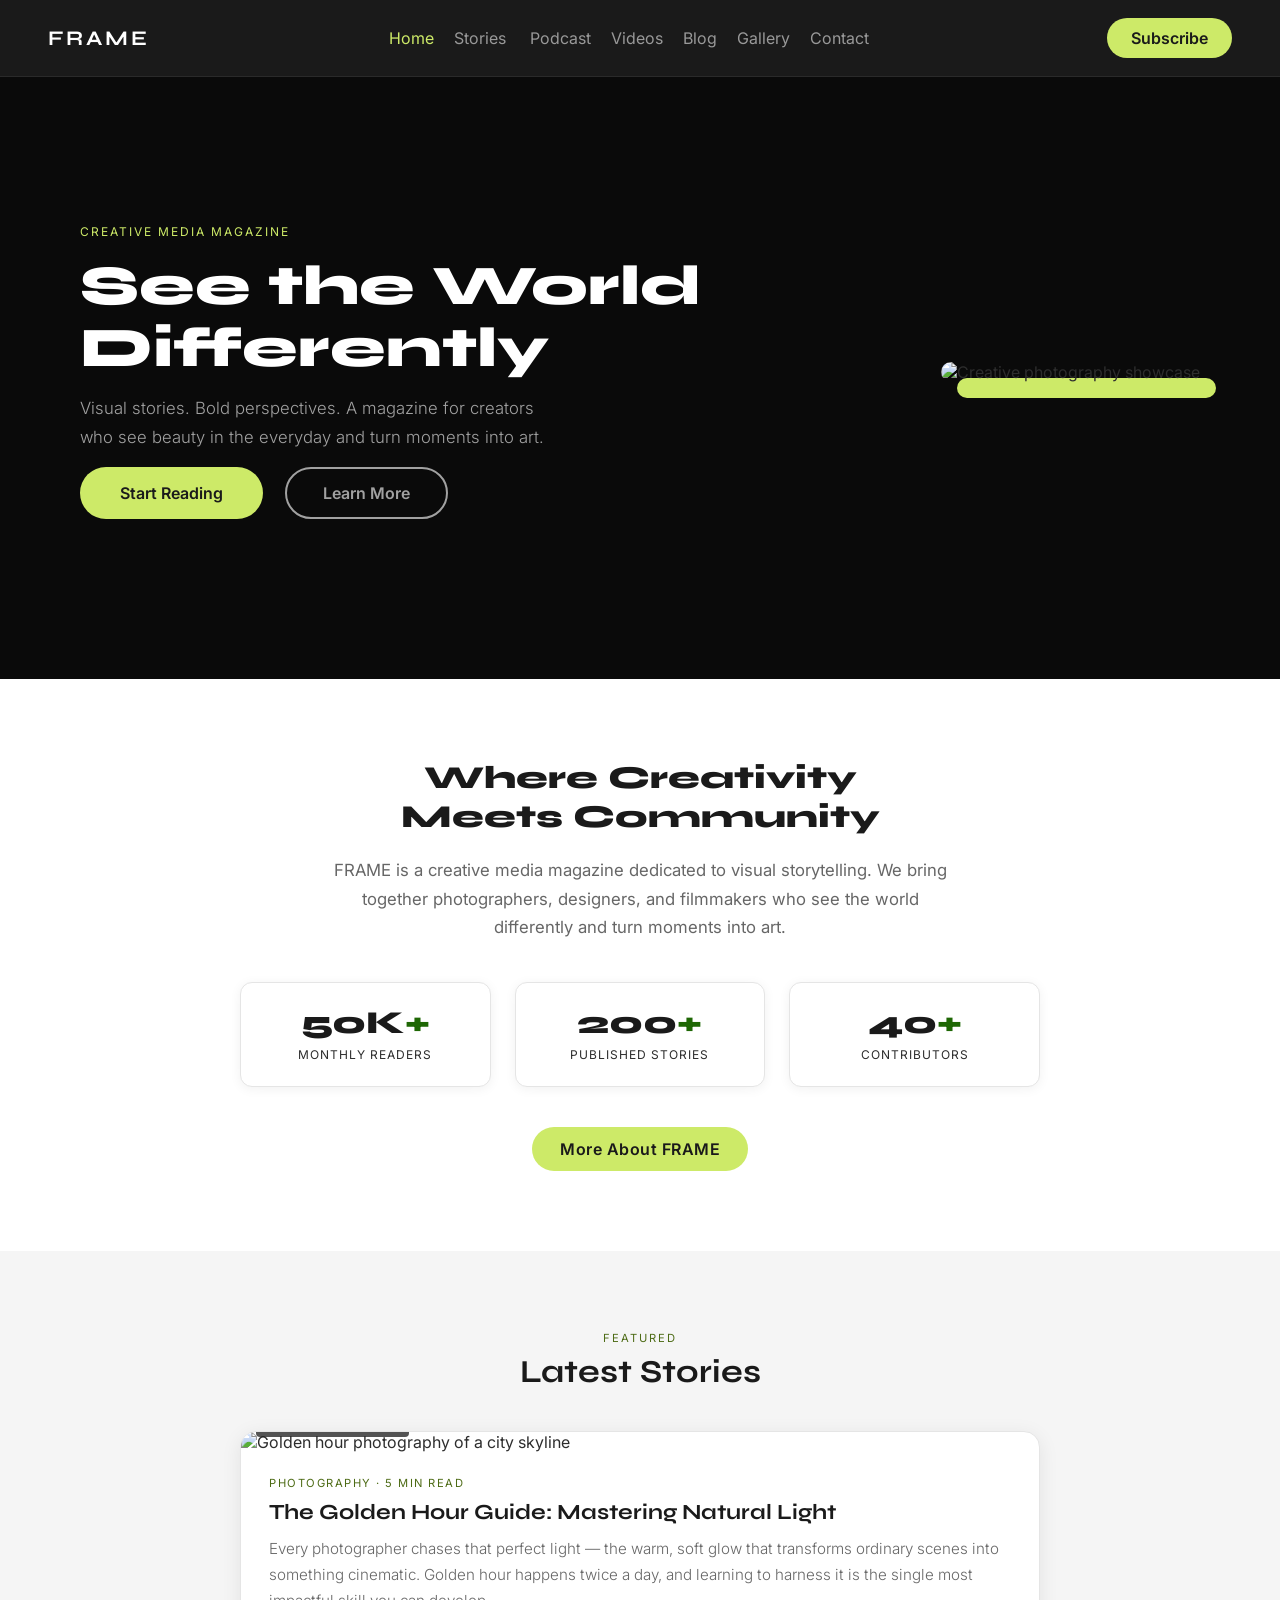
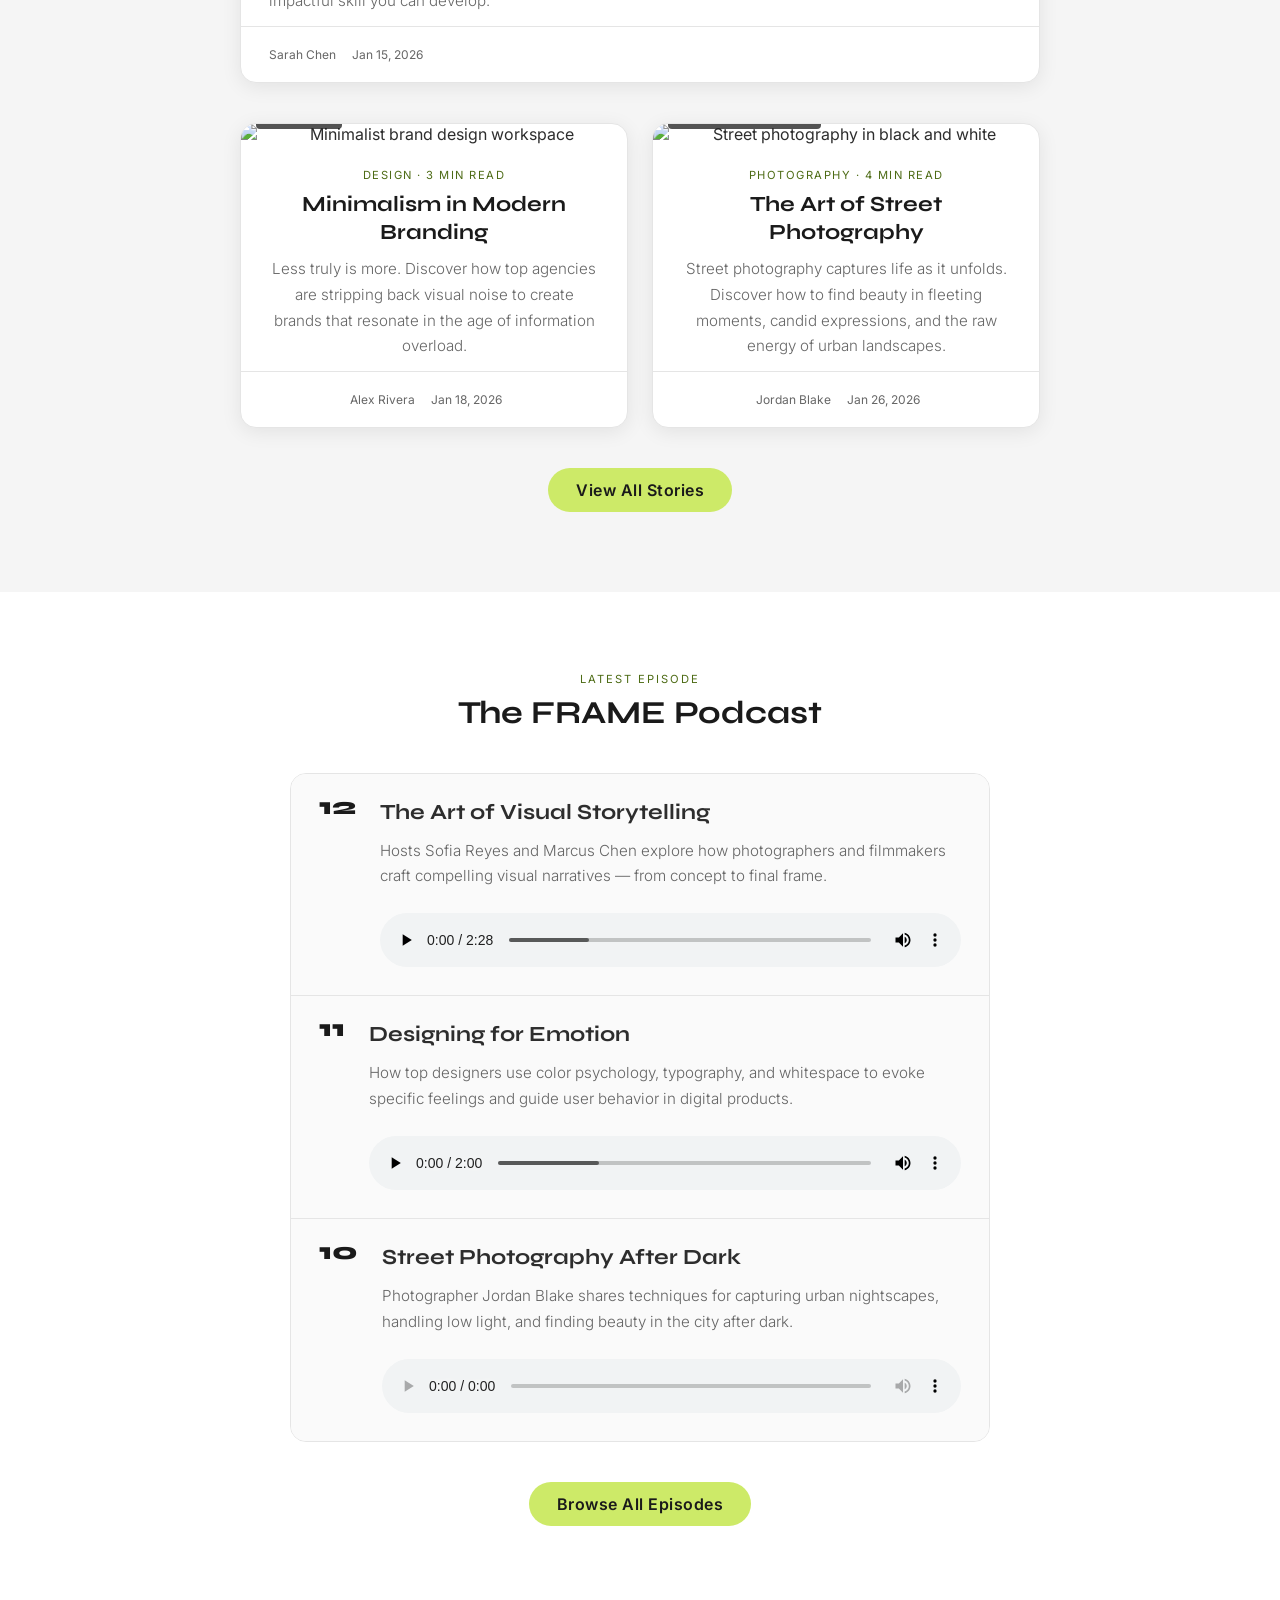
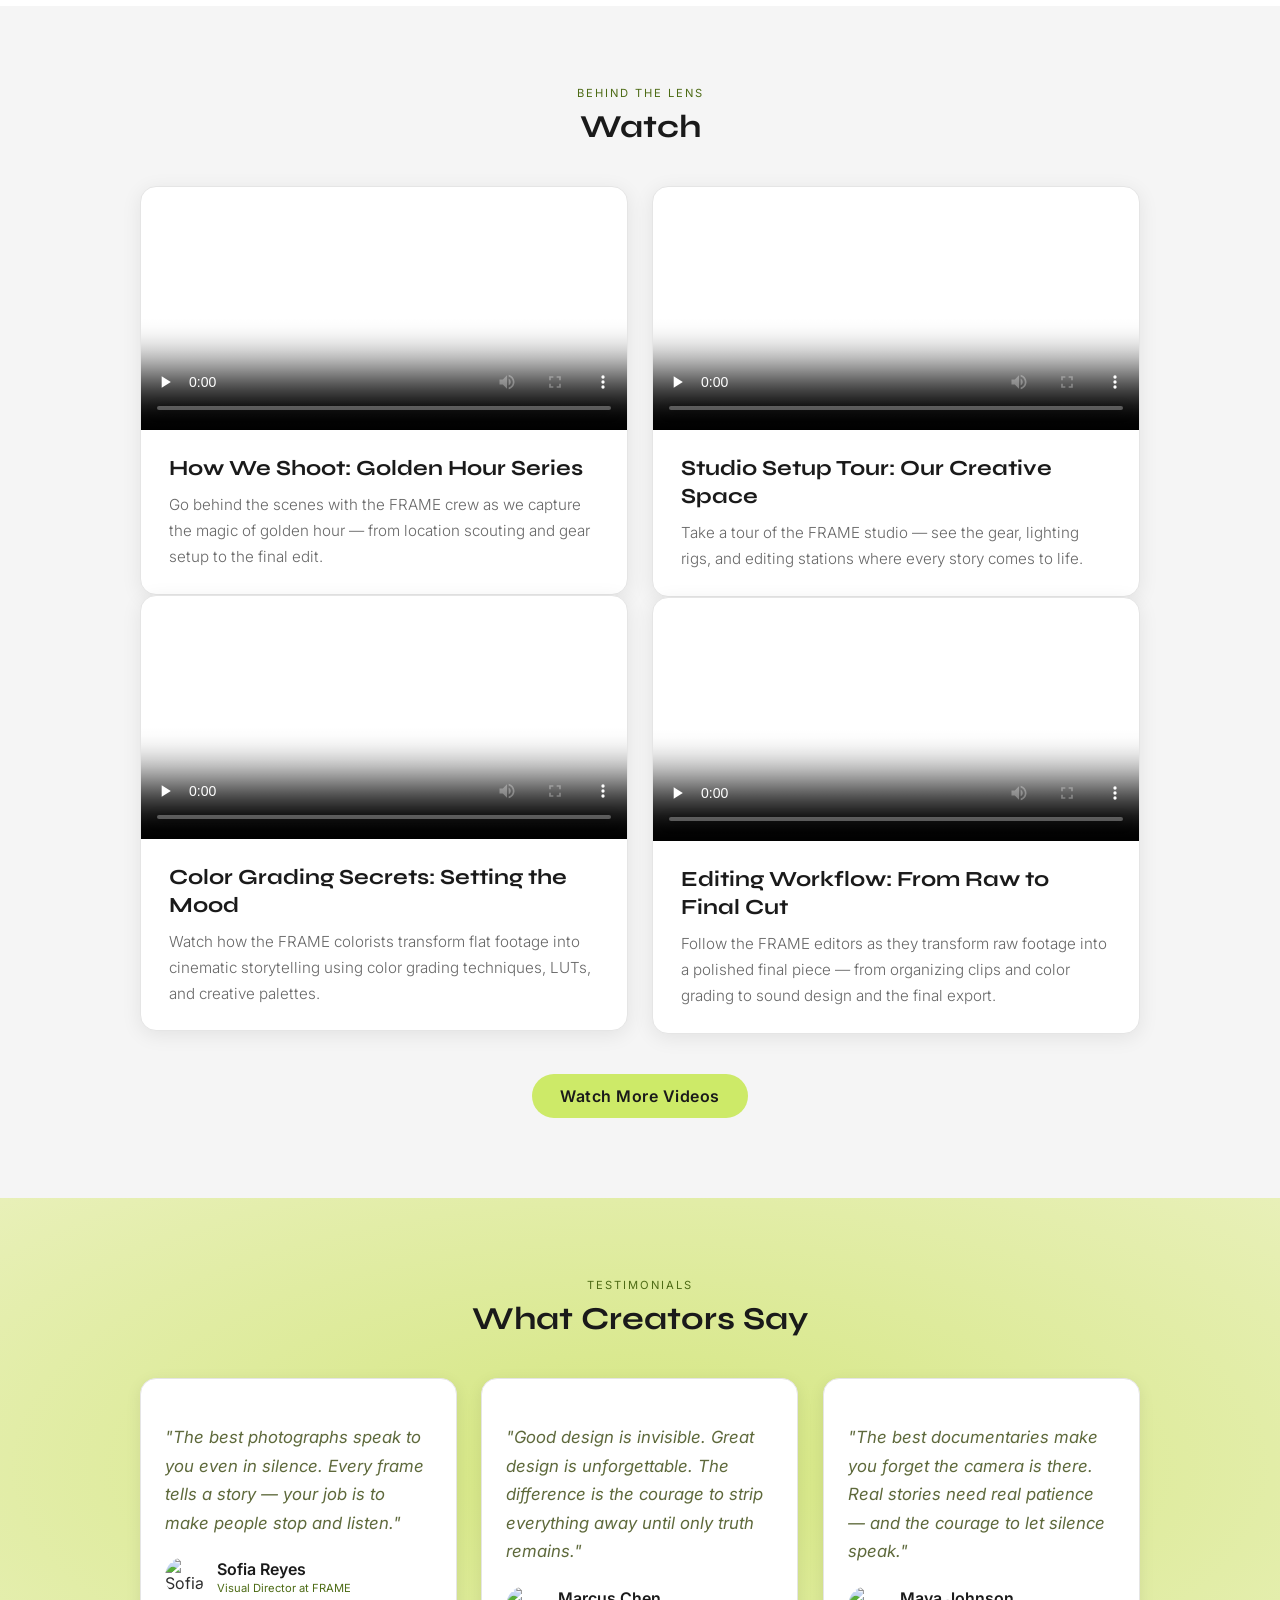
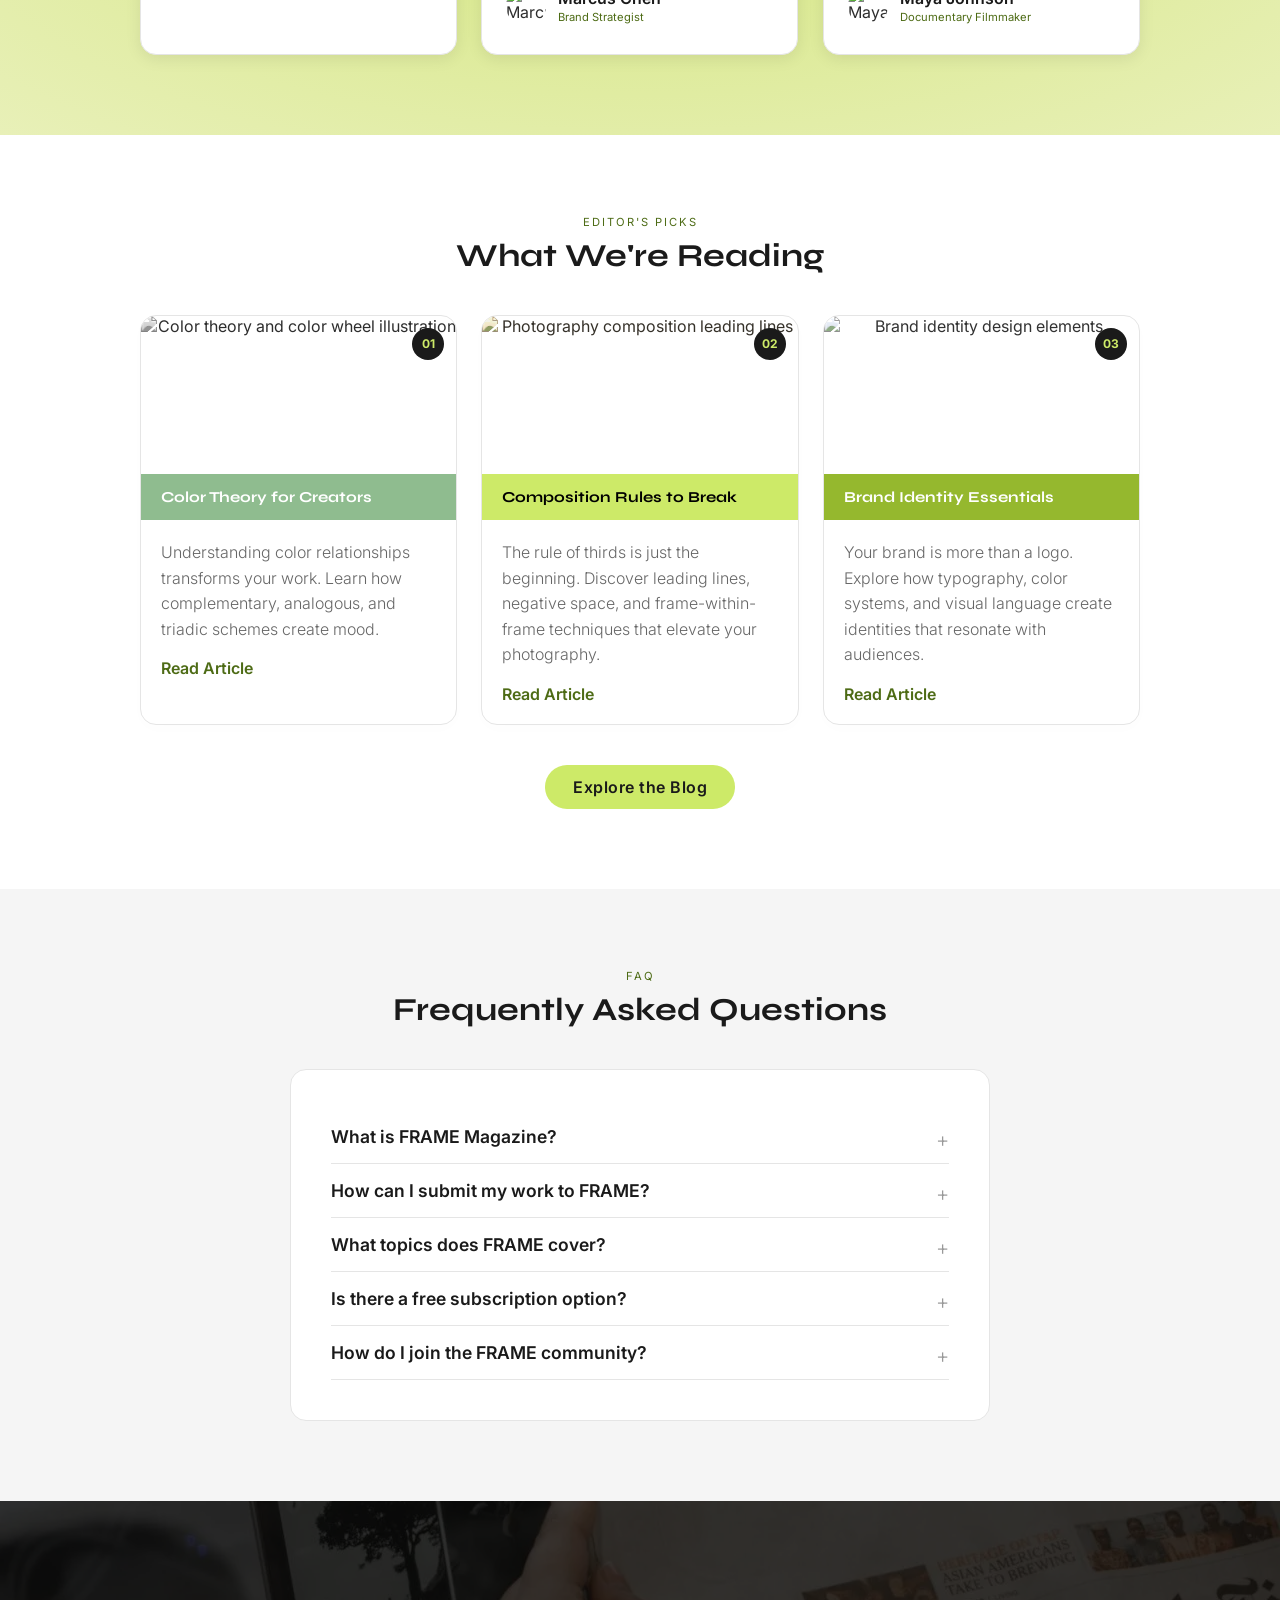
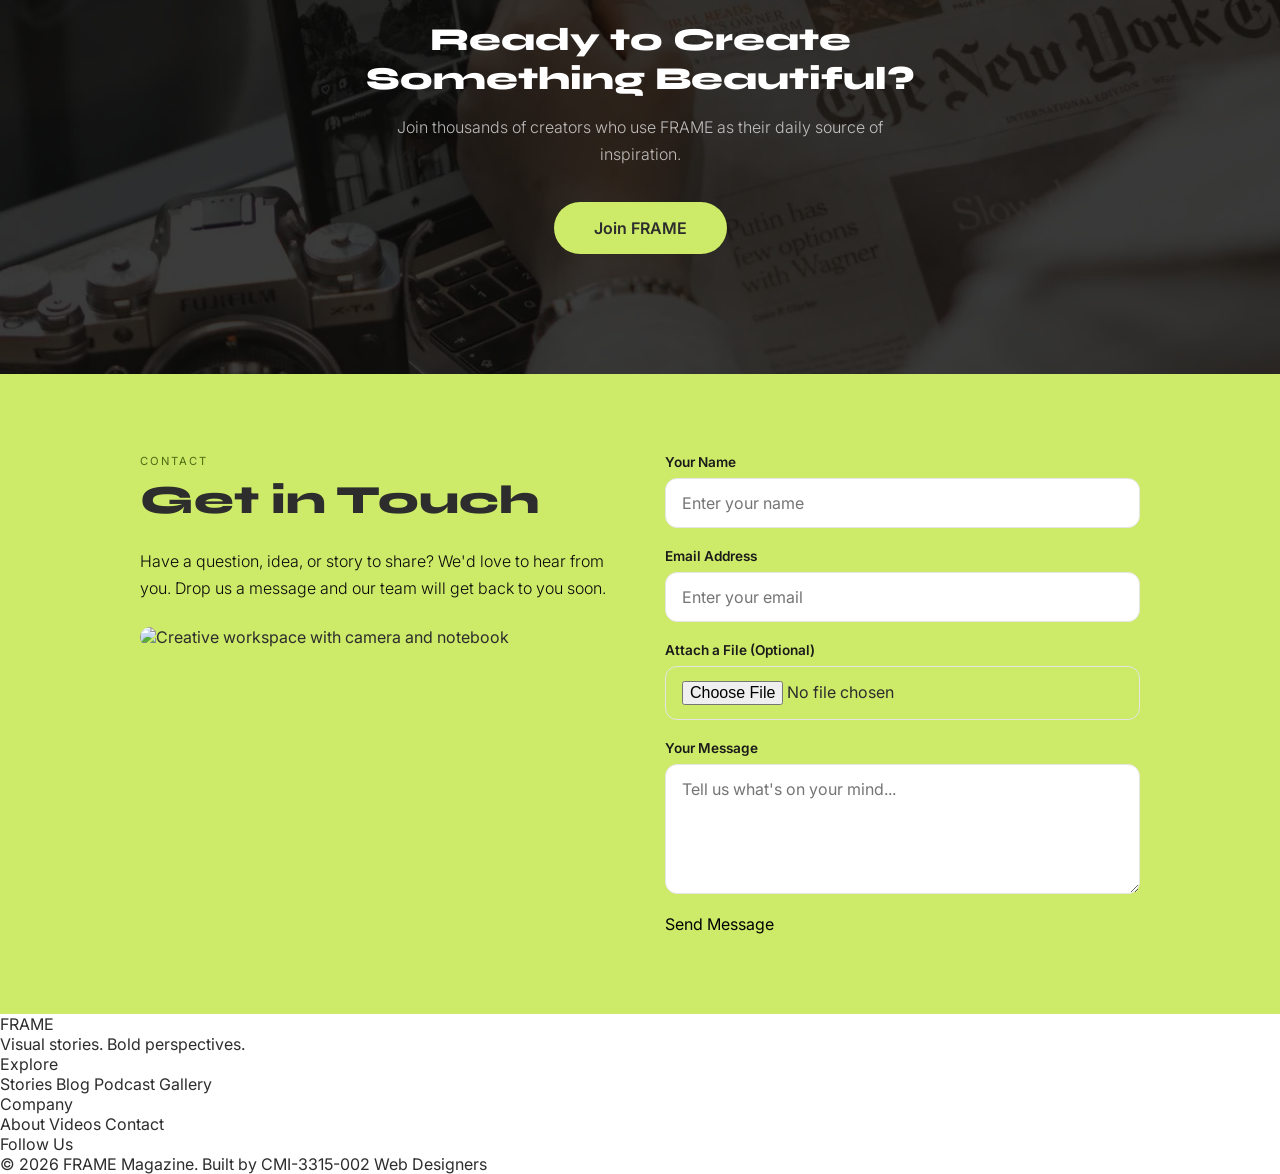
==== commit 07e2fb5a: "CTA Section Done" ====
--- a/index.html
+++ b/index.html
@@ -495,7 +495,7 @@
             <div class="cta-overlay">
                 <h2 class="cta-title" id="cta-heading">Ready to Create<br>Something Beautiful?</h2>
                 <p class="cta-text">Join thousands of creators who use FRAME as their daily source of inspiration.</p>
-                <a href="#" class="cta-button">Join FRAME</a>
+                <a href="#" class="cta-button">Join FRAME <i class="fa-solid fa-arrow-right"></i></a>
             </div>
         </section>
 
@@ -503,7 +503,7 @@
         <section class="contact-section" aria-labelledby="contact-heading">
             <div class="contact-container">
                 <div class="contact-info">
-                    <p class="section-label">Contact</p>
+                    <p class="section-label"><i class="fa-solid fa-envelope"></i> Contact</p>
                     <h2 class="contact-heading" id="contact-heading">Get in Touch</h2>
                     <p class="contact-desc">Have a question, idea, or story to share? We'd love to hear from you. Drop
                         us a message and our team will get back to you soon.</p>
--- a/styles.css
+++ b/styles.css
@@ -304,18 +304,6 @@
    transition: all var(--transition-base);
 }
 
-@keyframes heartbeat {
-   0%, 100% {
-      transform: scale(1);
-   }
-   10%, 30% {
-      transform: scale(1.1);
-   }
-   20%, 40% {
-      transform: scale(1);
-   }
-}
-
 .page-header .nav-cta:hover {
    background-color: transparent;
    border-color: var(--main-color);
@@ -427,27 +415,6 @@
       hideCursor 0.1s ease 3s forwards;
 }
 
-@keyframes typing {
-   from {
-      width: 0;
-   }
-   to {
-      width: 100%;
-   }
-}
-
-@keyframes blink {
-   50% {
-      border-color: transparent;
-   }
-}
-
-@keyframes hideCursor {
-   to {
-      border-color: transparent;
-   }
-}
-
 .hero-section .hero-content .hero-title {
    font-family: var(--font-headings);
    font-size: var(--font-size-hero);
@@ -527,16 +494,7 @@
    animation: fadeInRight 0.8s ease forwards;
 }
 
-@keyframes fadeInRight {
-   from {
-      opacity: 0;
-      transform: translateX(30px);
-   }
-   to {
-      opacity: 1;
-      transform: translateX(0px);
-   }
-}
+
 
 .hero-section .hero-image-wrapper::before {
    content: '';
@@ -635,46 +593,46 @@
    SHARED INTRO AND SECTION LINK
    ============================================== */
 
-   .section-intro {
-      text-align: center;
-      margin-bottom: var(--space-xl);
-   }
-
-   .section-label {
-      font-size: var(--font-size-label);
-      text-transform: uppercase;
-      letter-spacing: 2px;
-      color: var(--main-color-dark);
-      margin-bottom: var(--space-xs);
-   }
-
-   .section-heading {
-      font-size: var(--font-size-section);
-      font-weight: 700;
-      color: var(--color-heading);
-      margin-bottom: var(--space-xl);
-   }
-
-   .section-link {
-      display: inline-block;
-      background-color: var(--main-color);
-      color: var(--color-heading);
-      padding: 10px 26px;
-      border: 2px solid transparent;
-      border-radius: var(--radius-pill);
-      font-weight: 600;
-      font-size: 1rem;
-      text-decoration: none;
-      letter-spacing: 0.5px;
-      transition: all .3s ease;
-   }
-
-   .section-link:hover {
-      background-color: var(--color-heading);
-      color: var(--main-color);
-      border-color: var(--main-color);
-      box-shadow: 0 4px 15px rgba(0, 0, 0, 0.2);
-   }
+.section-intro {
+   text-align: center;
+   margin-bottom: var(--space-xl);
+}
+
+.section-label {
+   font-size: var(--font-size-label);
+   text-transform: uppercase;
+   letter-spacing: 2px;
+   color: var(--main-color-dark);
+   margin-bottom: var(--space-xs);
+}
+
+.section-heading {
+   font-size: var(--font-size-section);
+   font-weight: 700;
+   color: var(--color-heading);
+   margin-bottom: var(--space-xl);
+}
+
+.section-link {
+   display: inline-block;
+   background-color: var(--main-color);
+   color: var(--color-heading);
+   padding: 10px 26px;
+   border: 2px solid transparent;
+   border-radius: var(--radius-pill);
+   font-weight: 600;
+   font-size: 1rem;
+   text-decoration: none;
+   letter-spacing: 0.5px;
+   transition: all .3s ease;
+}
+
+.section-link:hover {
+   background-color: var(--color-heading);
+   color: var(--main-color);
+   border-color: var(--main-color);
+   box-shadow: 0 4px 15px rgba(0, 0, 0, 0.2);
+}
 /* ==============================================
    ARTICLES SECTION
    ============================================== */
@@ -937,18 +895,6 @@
     line-height: 1.7;
 }
 
-/* Zoom In (Scale Up) */
-@keyframes zoomIn {
-  from {
-    opacity: 0;
-    transform: scale(0.8);
-  }
-  to {
-    opacity: 1;
-    transform: scale(1);
-  }
-}
-
 /* ==============================================
    TESTIMONIALS SECTION
    ============================================== */
@@ -1035,17 +981,6 @@
     font-size: var(--font-size-label);
     color: rgba(77, 107, 21, 1);
     margin-top: 2px;
-}
-
-@keyframes flipIn {
-  from {
-    transform: perspective(400px) rotateY(90deg);
-    opacity: 0;
-  }
-  to {
-    transform: perspective(400px) rotateY(0deg);
-    opacity: 1;
-  }
 }
 
 /* ==============================================
@@ -1193,6 +1128,247 @@
    perspective: 1000px;
 }
 
+.pick-card:nth-child(1) {
+   animation: tiltReveal 0.7s ease both;
+   animation-timeline: view();
+   animation-range: entry 0% cover 40%;
+}
+
+.pick-card:nth-child(2) {
+   animation: tiltReveal 0.7s ease 0.2s both;
+   animation-timeline: view();
+   animation-range: entry 0% cover 40%;
+}
+
+.pick-card:nth-child(3) {
+   animation: tiltReveal 0.7s ease 0.4s both;
+   animation-timeline: view();
+   animation-range: entry 0% cover 40%;
+}
+
+
+/* ==============================================
+   FAQ SECTION
+   ============================================== */
+.faq-wrapper {
+   padding: var(--section-padding);
+   background-color: var(--color-surface);
+}
+
+.faq-list {
+   text-align: left;
+   background-color: var(--color-background);
+   padding: 2.5rem;
+   border-radius: var(--radius-lg);
+   border: 1px solid var(--color-border);
+   max-width: var(--max-width-narrow);
+   margin: 0 auto;
+}
+
+.faq-item {
+   border-bottom: 1px solid var(--color-border);
+}
+
+.faq-item summary {
+   cursor: pointer;
+   list-style: none;
+}
+
+.faq-item summary::-webkit-details-marker {
+   display: none;
+}
+
+.faq-question {
+   font-family: var(--font-heading);
+   font-weight: 600;
+   font-size: 1.1rem;
+   color: var(--color-heading);
+   padding: 1rem 2.5rem 1rem 0;
+   position: relative;
+}
+
+.faq-question::after {
+   content: "+";
+   position: absolute;
+   right: 0;
+   top: 50%;
+   margin-top: -10px;
+   font-size: 1.3rem;
+   color: var(--color-text-muted);
+   font-weight: 300;
+   transition: transform 0.3s ease,
+               color 0.3s ease;
+}
+
+details[open] .faq-question:after {
+   content: "+";
+   color: var(--color-background-dark);
+   transform: rotate(45deg);
+}
+
+.faq-answer {
+   font-size: var(--font-size-small);
+   color: rgba(0, 0, 0, 0.6);
+   line-height: 1.7;
+   border-left: 3px solid var(--main-color);
+   padding-left: 1.25rem;
+   padding-bottom: var(--space-md);
+}
+
+/* ==============================================
+   CTA SECTION
+============================================== */
+.cta-section {
+   background-image: url('assets/images/cta-background.webp');
+   background-size: cover;
+   background-position: center;
+   background-repeat: no-repeat;
+}
+
+.cta-overlay {
+   padding: 7.5rem 2.5rem;
+   background-color: rgba(10, 10, 10, 0.8);
+   text-align: center;
+}
+
+.cta-title {
+   font-size: var(--font-size-section);
+   font-weight: 800;
+   color: var(--color-background);
+   margin-bottom: var(--space-md);
+   line-height: 1.2;
+}
+
+.cta-text {
+   color: rgba(255, 255, 255, 0.7);
+   max-width: 31.25rem;
+   margin: 0 auto;
+   line-height: 1.7;
+   font-weight: 300;
+   margin-bottom: 2.1rem;
+}
+
+.cta-button {
+   display: inline-block;
+   background-color: var(--main-color);
+   padding: 1rem 2.5rem;
+   text-decoration: none;
+   border-radius: var(--radius-pill);
+   font-size: var(--font-size-body);
+   font-weight: 600;
+   transition: transform var(--transition-base), 
+               box-shadow var(--transition-base);
+}
+
+.cta-button:hover {
+   transform: translateY(-3px);
+   box-shadow: 0 0 1.56rem rgba(205, 234, 104, 0.5);
+}
+
+.cta-button:active {
+   transform: translateY(1px);
+}
+
+
+/* ==============================================
+   CONTACT SECTION 
+============================================== */
+.contact-section {
+   background-color: var(--main-color);
+   padding: 80px 40px;
+}
+
+.contact-container {
+   display: flex;
+   gap: 5%;
+   max-width: var(--max-width-wide);
+   margin: 0 auto;
+}
+
+.contact-info {
+   flex: 1;
+}
+
+.section-label {
+
+}
+
+.contact-heading {
+   font-size: var(--font-size-section-lg);
+   font-weight: 800;
+   color: var(--font-heading);
+   margin-bottom: var(--space-lg);
+}
+
+.contact-desc {
+   font-size: var(--font-size-body);
+   line-height: 1.7;
+   font-weight: 300;
+   color: var(--color-background-dark);
+   margin-bottom: var(--space-lg);
+}
+
+.contact-image {
+   width: 100%;
+   border-radius: var(--radius-lg);
+}
+
+.contact-form-wrapper {
+   flex: 1;
+   align-self: flex-end;
+}
+
+.form-label {
+   display: block;
+   font-size: 0.85rem;
+   font-family: var(--font-heading);
+   font-weight: 600;
+   color: var(--color-heading);
+   margin-bottom: var(--space-xs);
+}
+
+.form-input,
+.form-textarea {
+   padding: 14px 16px;
+   margin-bottom: 20px;
+   border: 1px solid var(--color-border);
+   border-radius: var(--radius-md);
+   width: 100%;
+   display: block;
+   font-family: var(--font-body);
+}
+
+
+/* ==============================================
+   FOOTER AREA
+============================================== */
+   
+
+/* ==============================================
+   CSS ANIMATIONS
+============================================== */
+@keyframes fadeInUp {
+   from {
+      opacity: 0;
+      transform: translateY(30px);
+   }
+   to {
+      opacity: 1;
+      transform: translateY(0);
+   }
+}
+
+@keyframes flipIn {
+  from {
+    transform: perspective(400px) rotateY(90deg);
+    opacity: 0;
+  }
+  to {
+    transform: perspective(400px) rotateY(0deg);
+    opacity: 1;
+  }
+}
+
 @keyframes tiltReveal {
    0% {
       opacity: 0;
@@ -1210,58 +1386,63 @@
    }
 }
 
-.pick-card:nth-child(1) {
-   animation: tiltReveal 0.7s ease both;
-   animation-timeline: view();
-   animation-range: entry 0% cover 40%;
-}
-
-.pick-card:nth-child(2) {
-   animation: tiltReveal 0.7s ease 0.2s both;
-   animation-timeline: view();
-   animation-range: entry 0% cover 40%;
-}
-
-.pick-card:nth-child(3) {
-   animation: tiltReveal 0.7s ease 0.4s both;
-   animation-timeline: view();
-   animation-range: entry 0% cover 40%;
-}
-
-
-/* ==============================================
-   FAQ SECTION
-   ============================================== */
-
-
-/* ==============================================
-   CTA SECTION
-   ============================================== */
-
-
-/* ==============================================
-   CONTACT SECTION 
-   ============================================== */
-
-
-/* ==============================================
-   FOOTER AREA
-   ============================================== */
-   
-
-   /* ==============================================
-   CSS ANIMATIONS
-   ============================================== */
-   @keyframes fadeInUp {
-      from {
-         opacity: 0;
-         transform: translateY(30px);
-      }
-      to {
-         opacity: 1;
-         transform: translateY(0);
-      }
-   }
+@keyframes fadeInRight {
+   from {
+      opacity: 0;
+      transform: translateX(30px);
+   }
+   to {
+      opacity: 1;
+      transform: translateX(0px);
+   }
+}
+
+
+@keyframes typing {
+   from {
+      width: 0;
+   }
+   to {
+      width: 100%;
+   }
+}
+
+@keyframes blink {
+   50% {
+      border-color: transparent;
+   }
+}
+
+@keyframes hideCursor {
+   to {
+      border-color: transparent;
+   }
+}
+
+
+@keyframes heartbeat {
+   0%, 100% {
+      transform: scale(1);
+   }
+   10%, 30% {
+      transform: scale(1.1);
+   }
+   20%, 40% {
+      transform: scale(1);
+   }
+}
+
+/* Zoom In (Scale Up) */
+@keyframes zoomIn {
+  from {
+    opacity: 0;
+    transform: scale(0.8);
+  }
+  to {
+    opacity: 1;
+    transform: scale(1);
+  }
+}
 /* ==============================================
    MEDIA QUERIES
    ============================================== */
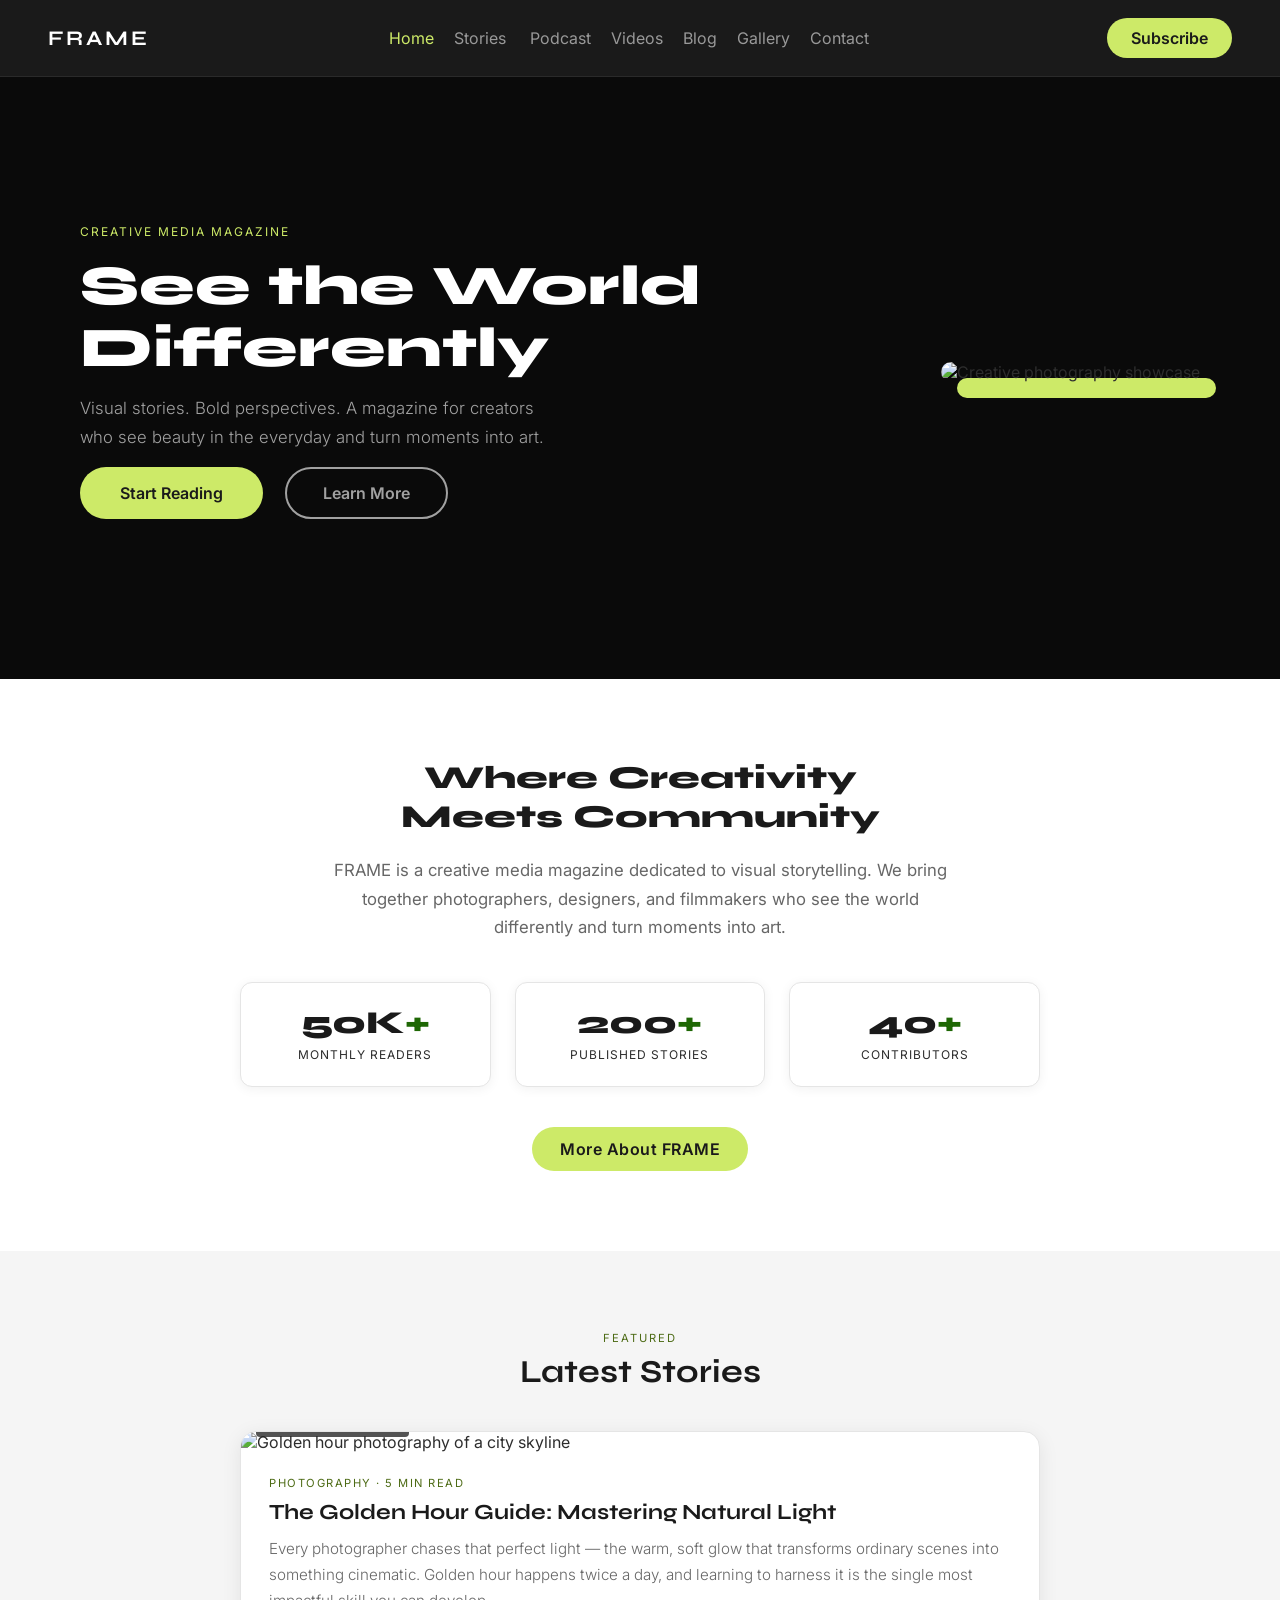
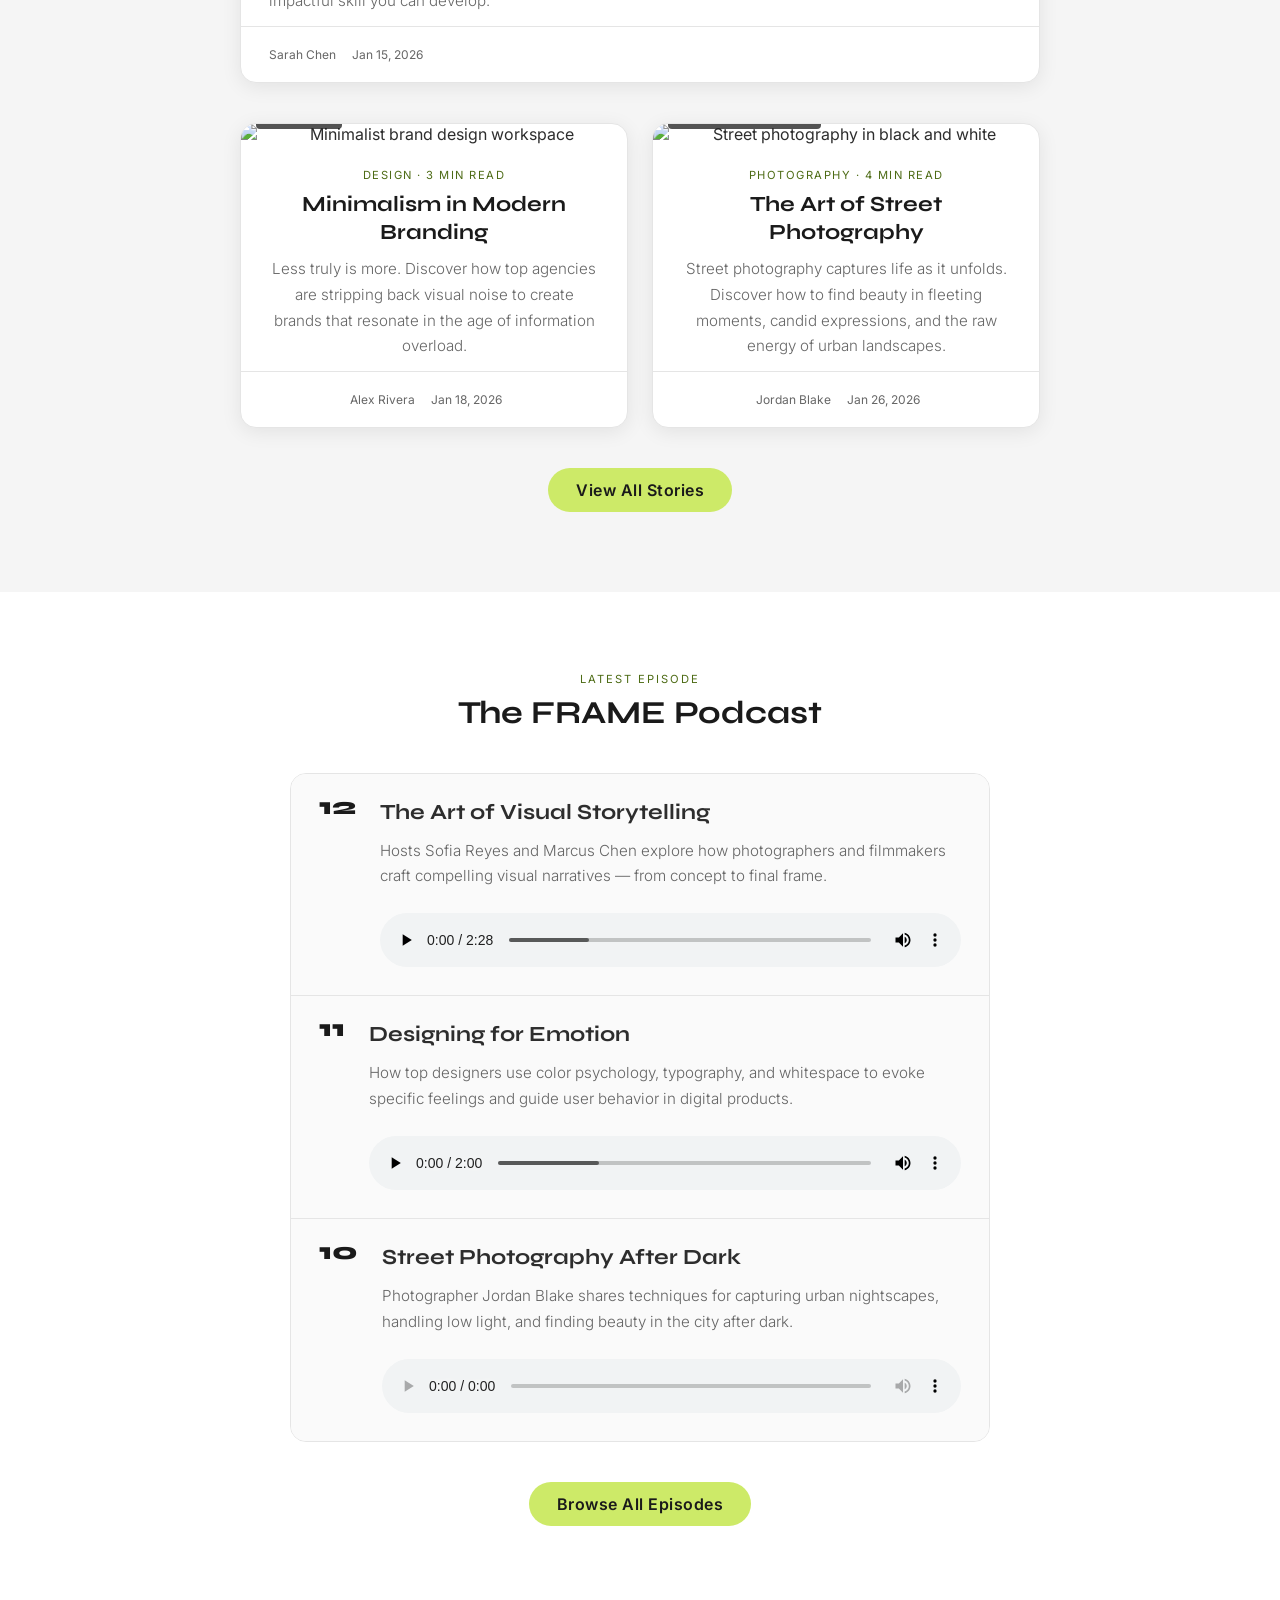
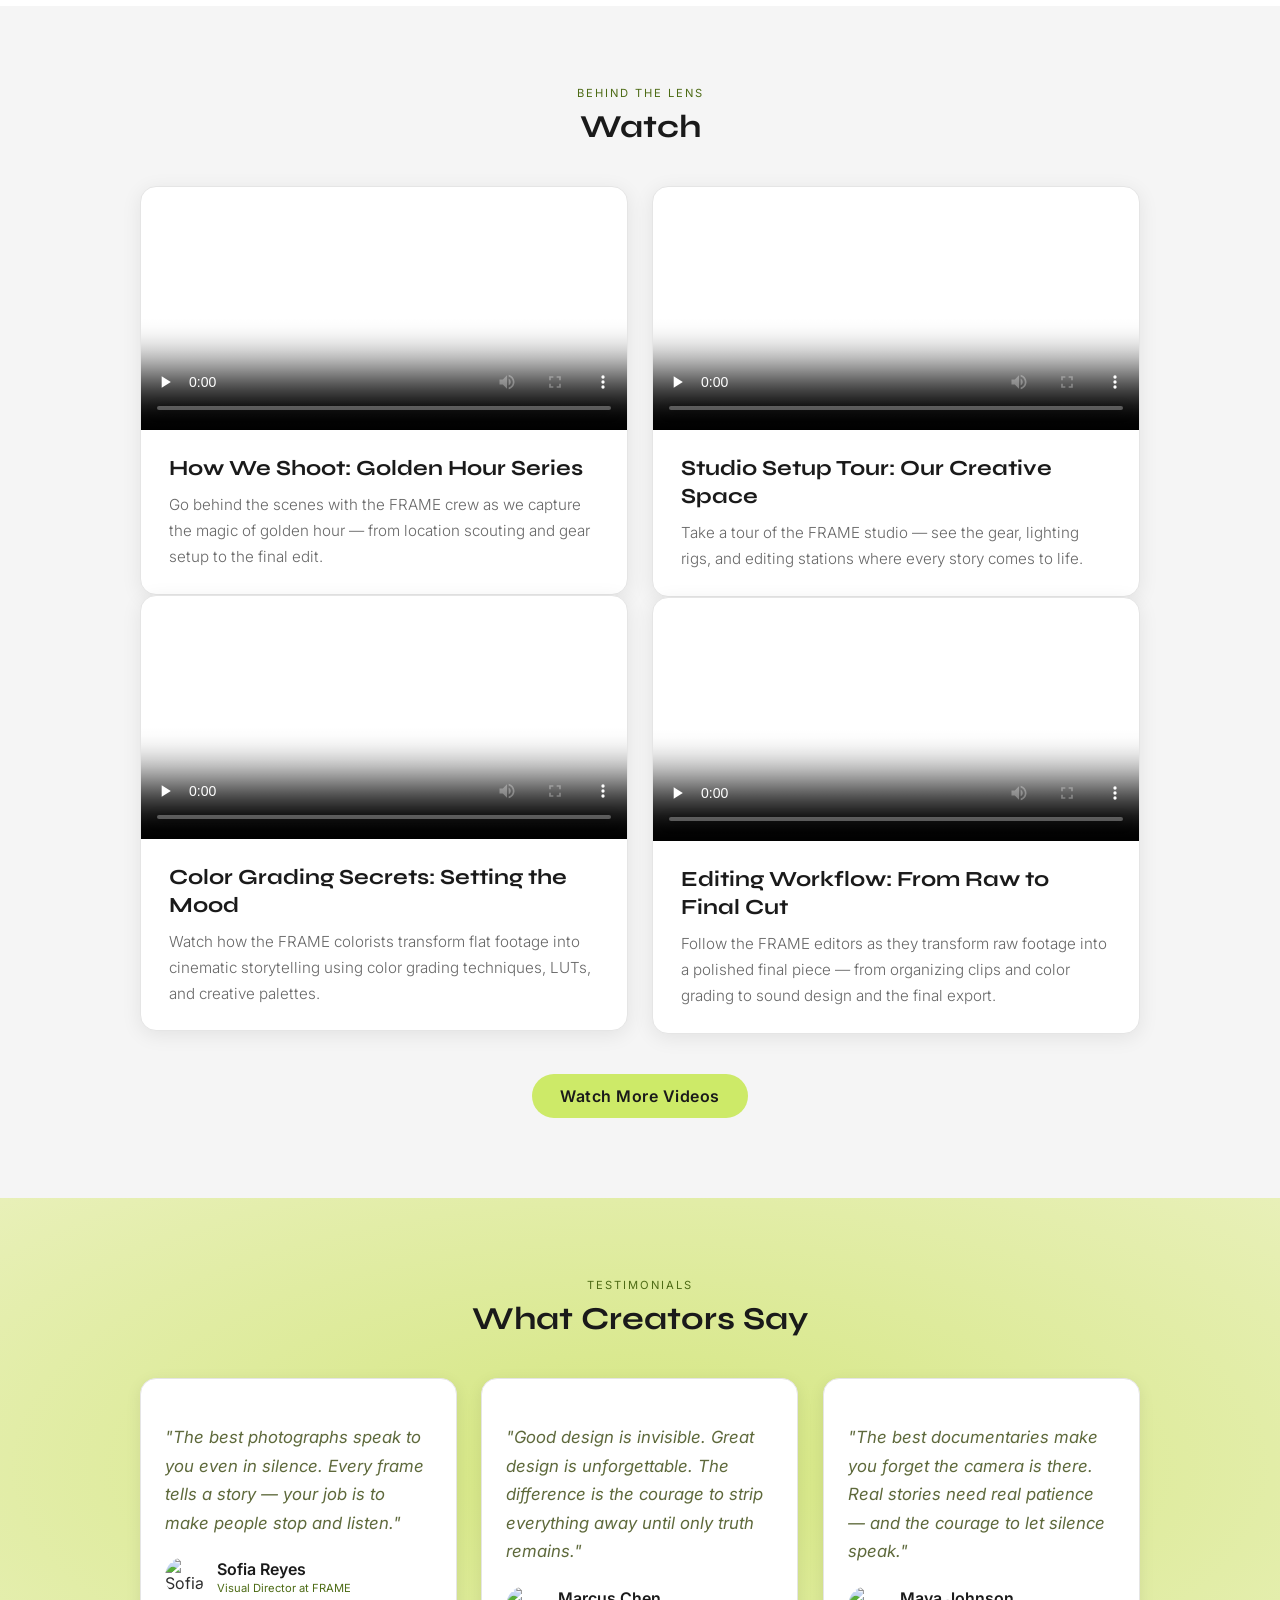
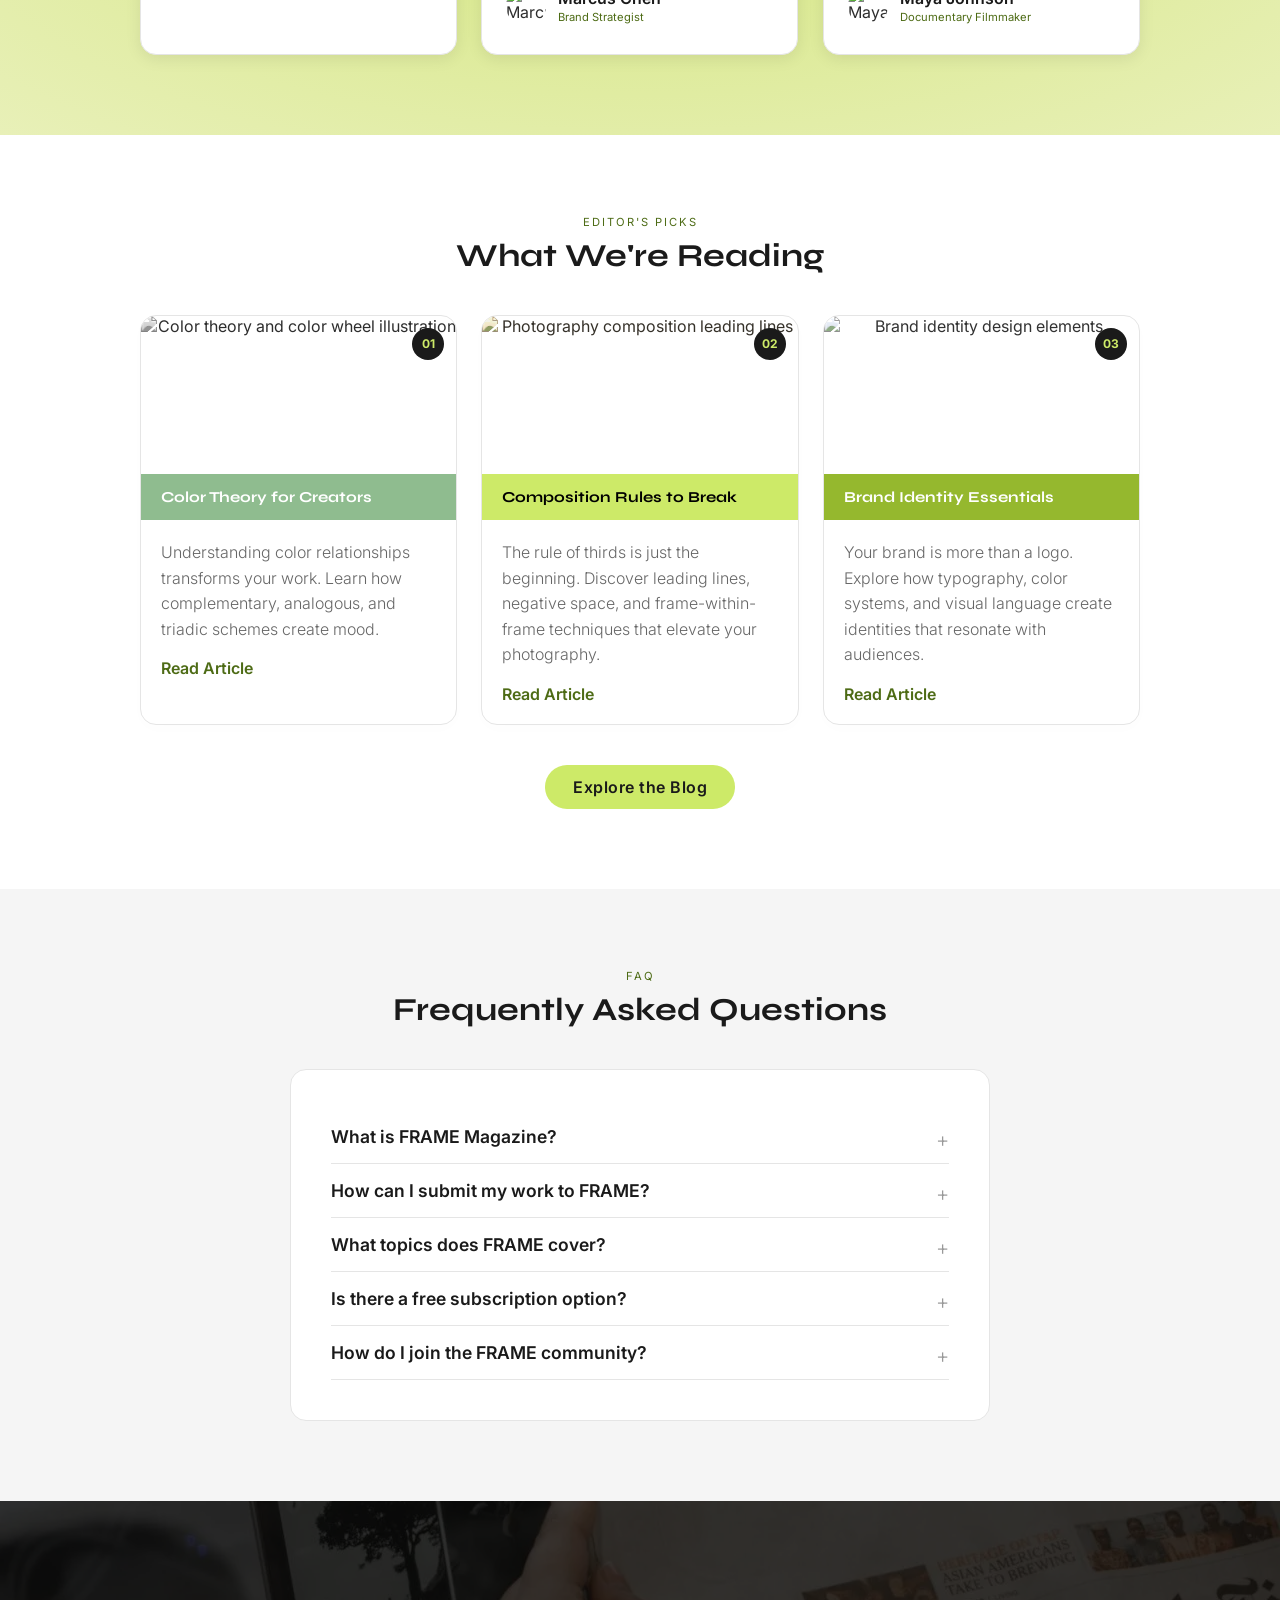
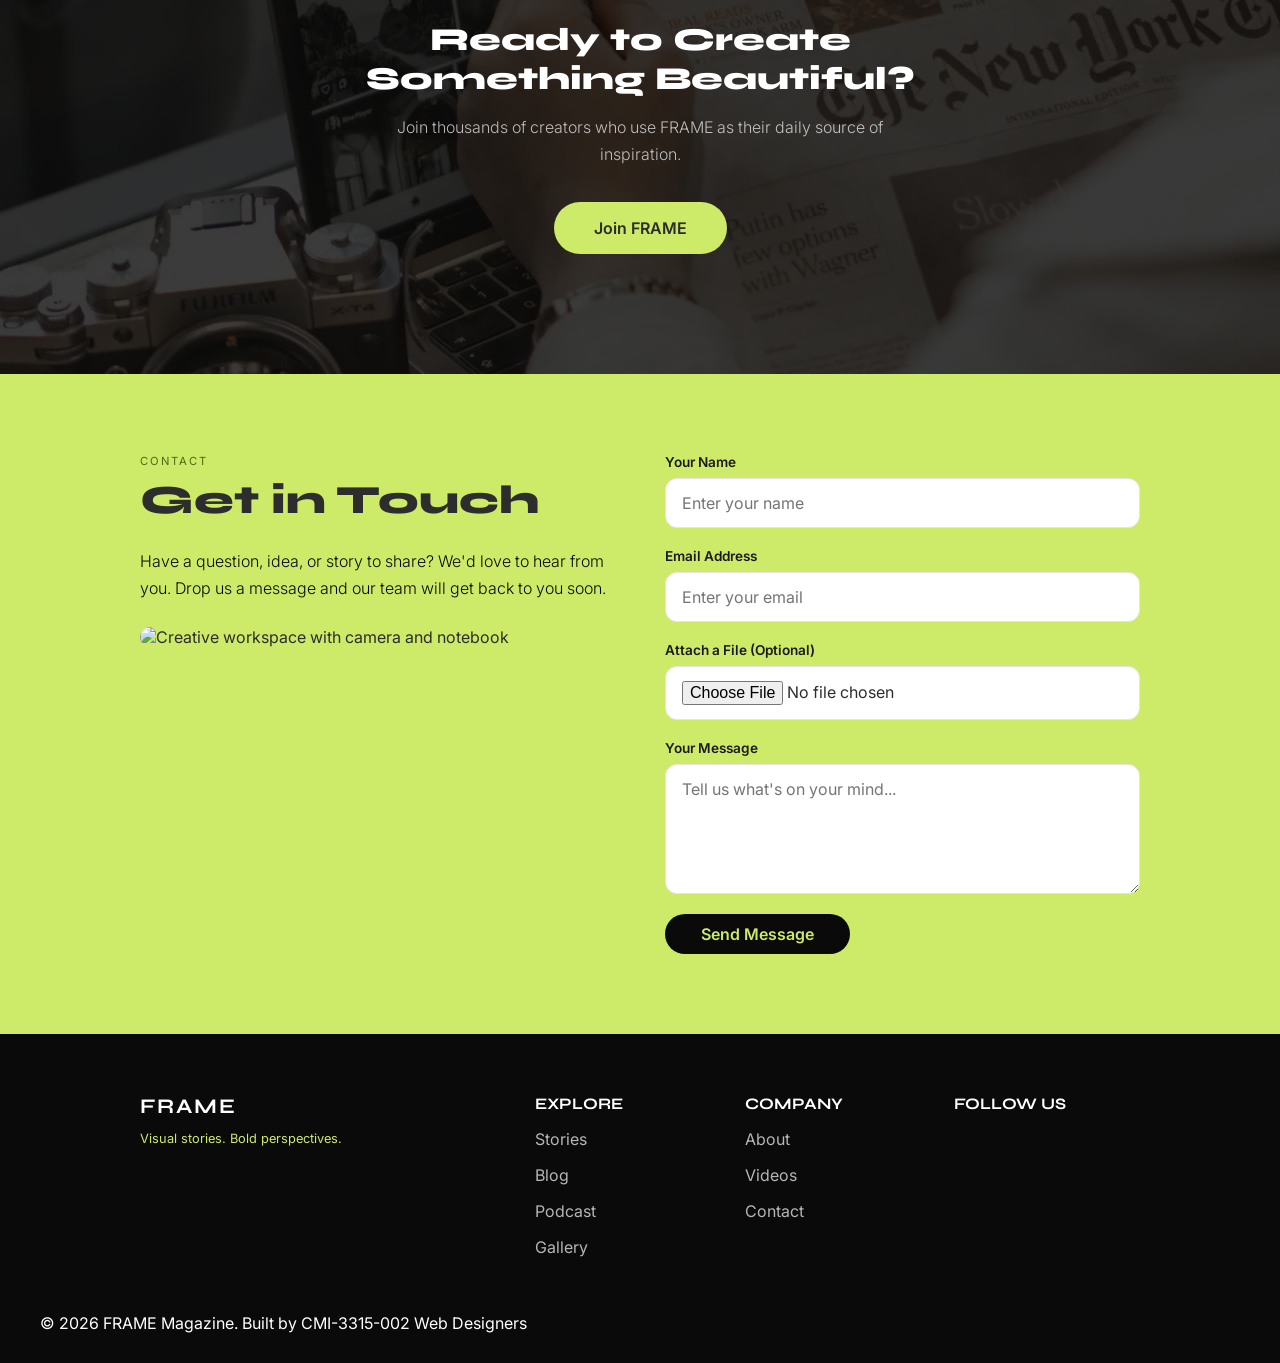
==== commit 33e0d709: "Contact and Footer" ====
--- a/index.html
+++ b/index.html
@@ -521,7 +521,7 @@
                         <label class="form-label" for="contact-message">Your Message</label>
                         <textarea id="contact-message" class="form-textarea"
                             placeholder="Tell us what's on your mind..." rows="5" required aria-required="true"></textarea>
-                        <button type="submit" class="form-button">Send Message</button>
+                        <button type="submit" class="form-button">Send Message <i class="fa-solid fa-paper-plane"></i></button>
                     </form>
                 </div>
             </div>
--- a/styles.css
+++ b/styles.css
@@ -1287,6 +1287,9 @@
 
 .contact-info {
    flex: 1;
+   animation: revealFromLeft 0.8s ease both;
+   animation-timeline: view();
+   animation-range: entry 0% cover 40%;
 }
 
 .section-label {
@@ -1316,6 +1319,9 @@
 .contact-form-wrapper {
    flex: 1;
    align-self: flex-end;
+   animation: revealFromRight 0.8s ease 0.15s both;
+   animation-timeline: view();
+   animation-range: entry 0% cover 40%;
 }
 
 .form-label {
@@ -1331,6 +1337,7 @@
 .form-textarea {
    padding: 14px 16px;
    margin-bottom: 20px;
+   background-color: var(--color-background);
    border: 1px solid var(--color-border);
    border-radius: var(--radius-md);
    width: 100%;
@@ -1338,11 +1345,81 @@
    font-family: var(--font-body);
 }
 
+.form-button {
+   background-color: var(--color-background-dark);
+   color: var(--main-color);
+   padding: 0.625rem 2.25rem;
+   border-radius: var(--radius-pill);
+   border: none;
+   font-family: var(--font-heading);
+   font-size: var(--font-body);
+   font-weight: 600;
+   cursor: pointer;
+   transition: background-color var(--transition-base),
+               color var(--transition-base);
+}
+
+.form-button:hover {
+   background-color: var(--main-color-dark);
+   color: var(--color-background);
+}
 
 /* ==============================================
    FOOTER AREA
 ============================================== */
-   
+.page-footer {
+   background-color: var(--color-background-dark);
+   color: var(--color-background);
+   padding: 60px 40px 30px;
+}
+
+.footer-columns {
+   display: grid;
+   grid-template-columns: 2fr repeat(3, 1fr);
+   gap: var(--grid-gap-md);
+   max-width: var(--max-width-wide);
+   margin: 0 auto 40px;
+}
+
+.footer-brand {
+   font-family: var(--font-headings);
+   color: var(--color-background);
+   font-size: 1.3rem;
+   font-weight: 700;
+   letter-spacing: 2px;
+   margin-bottom: var(--space-sm);
+}
+
+.footer-tagline {
+   color: var(--main-color);
+   font-size: 0.8rem;
+}
+
+.footer-col-title {
+   font-family: var(--font-headings);
+   font-weight: 700;
+   margin-bottom: 1rem;
+   text-transform: uppercase
+}
+
+.footer-link {
+   display: block;
+   margin-bottom: 1rem;
+   padding-left: 0;
+   color: rgba(255, 255, 255, 0.7);
+   transition: padding-left var(--transition-base),
+               color var(--transition-base);
+}
+
+.footer-link:hover {
+   padding-left: 8px;
+   color: var(--main-color);
+}
+
+.footer-social {
+   display: flex;
+   gap: 10px;
+}
 
 /* ==============================================
    CSS ANIMATIONS
@@ -1443,6 +1520,33 @@
     transform: scale(1);
   }
 }
+
+@keyframes revealFromLeft {
+   from {
+      transform: translateX(-60px) scale(0.95);
+      opacity: 0;
+      filter: blur(2px);
+   }
+   to {
+      transform: translateX(0) scale(1);
+      opacity: 1;
+      filter: blur(0);
+   }
+}
+
+@keyframes revealFromRight {
+   from {
+      transform: translateX(60px) scale(0.95);
+      opacity: 0;
+      filter: blur(2px);
+   }
+   to {
+      transform: translateX(0) scale(1);
+      opacity: 1;
+      filter: blur(0);
+   }
+}
+
 /* ==============================================
    MEDIA QUERIES
    ============================================== */
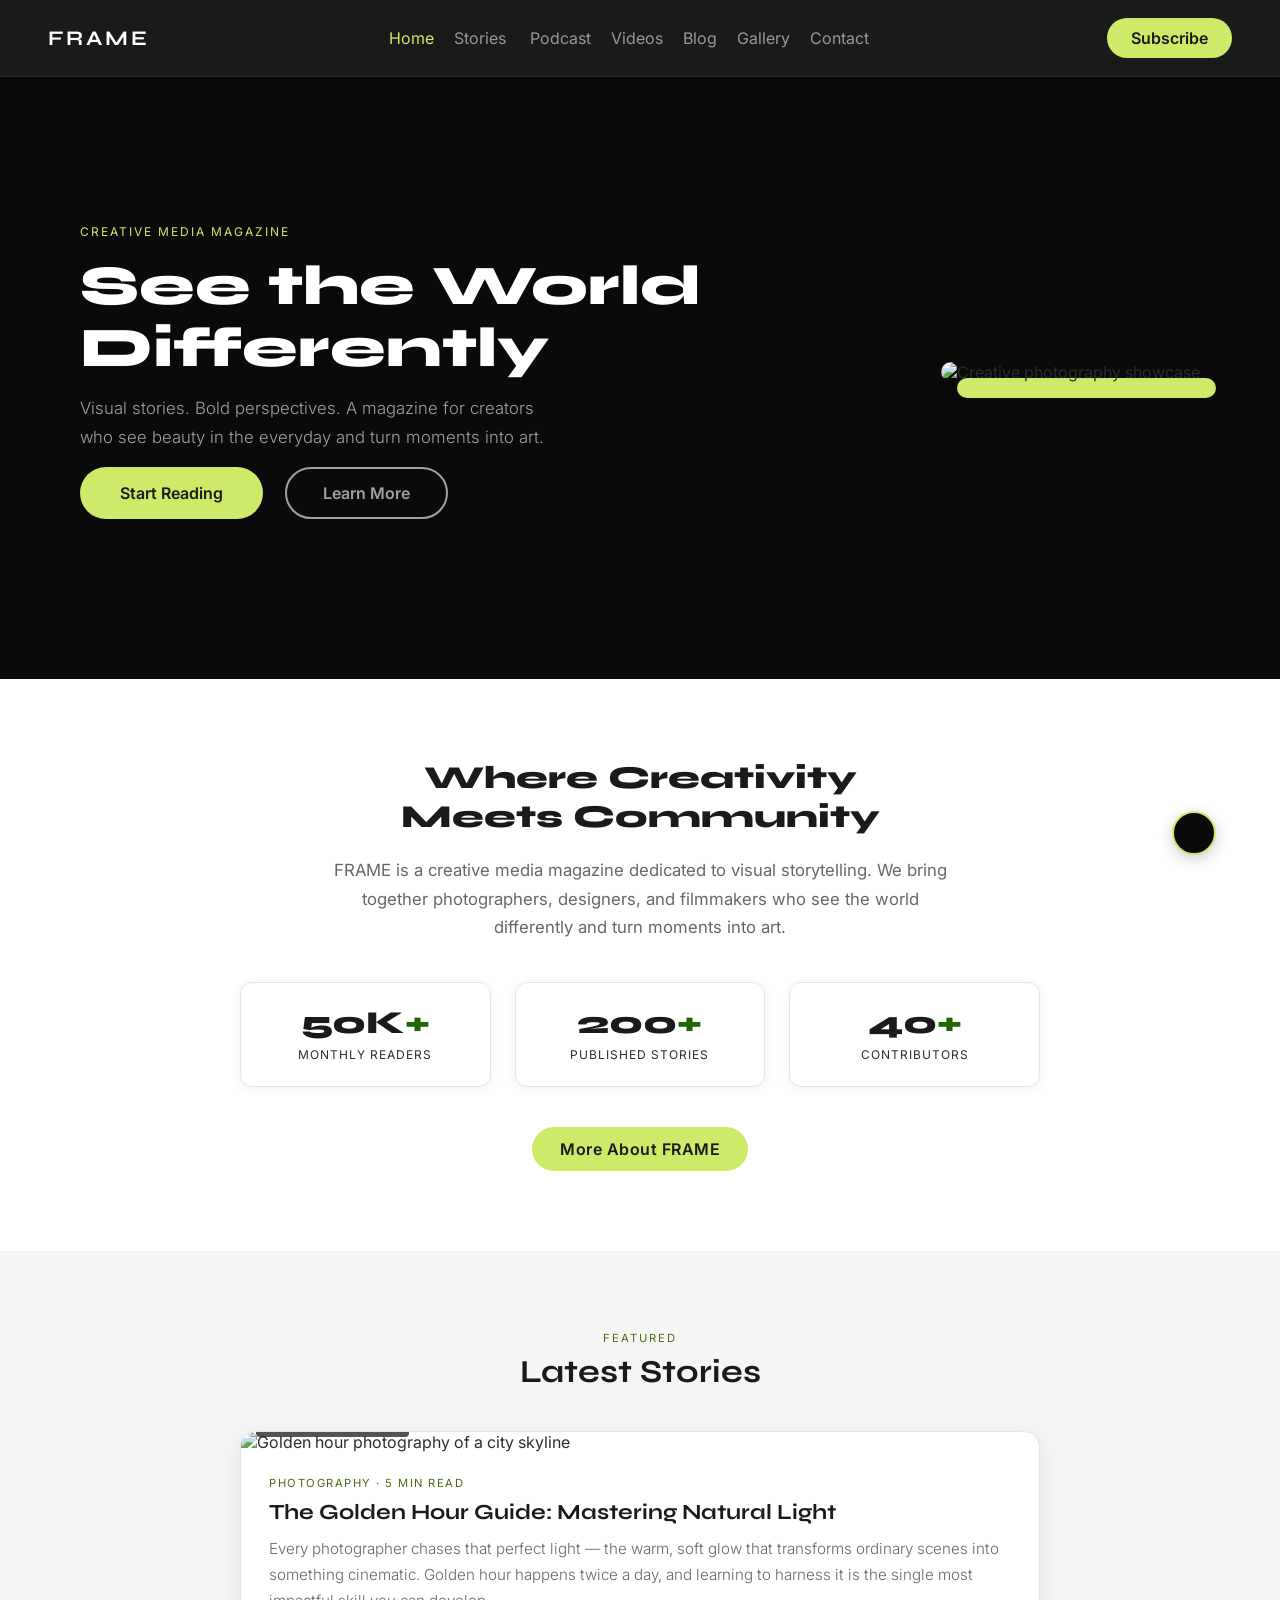
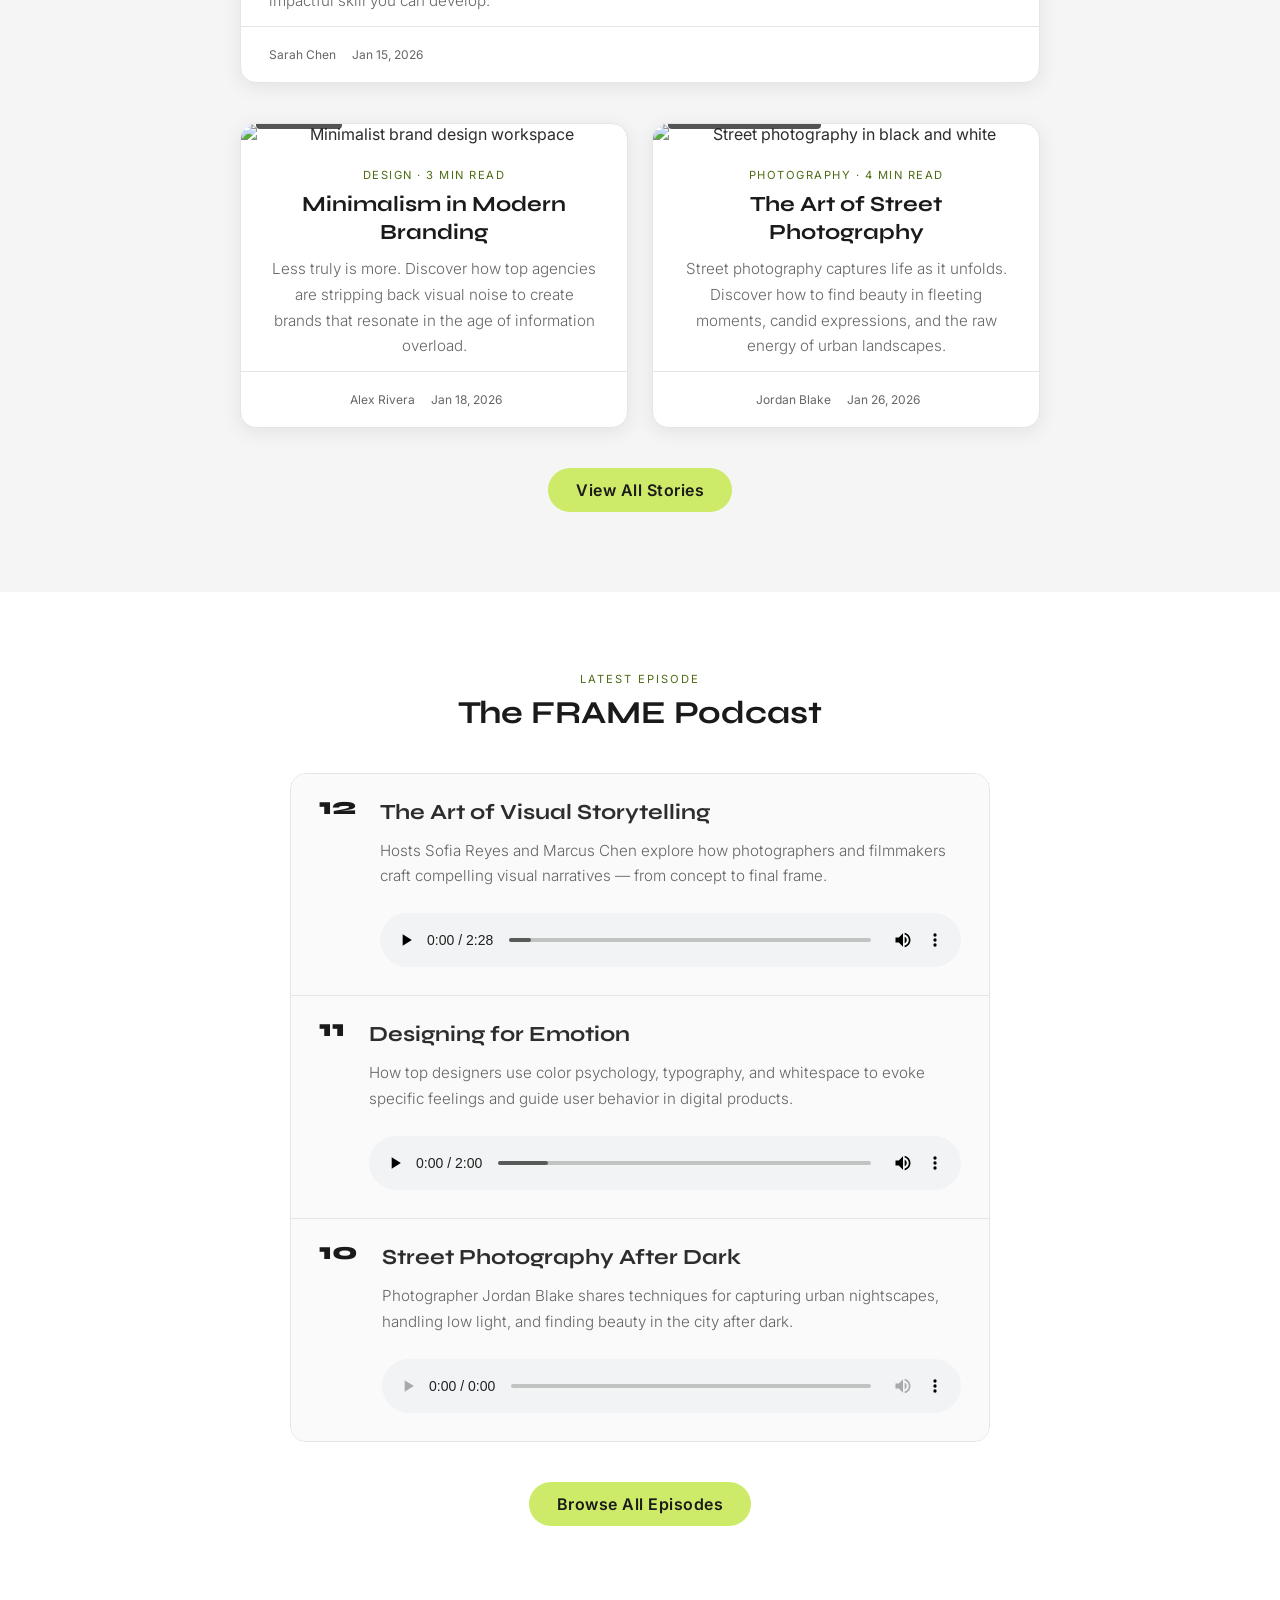
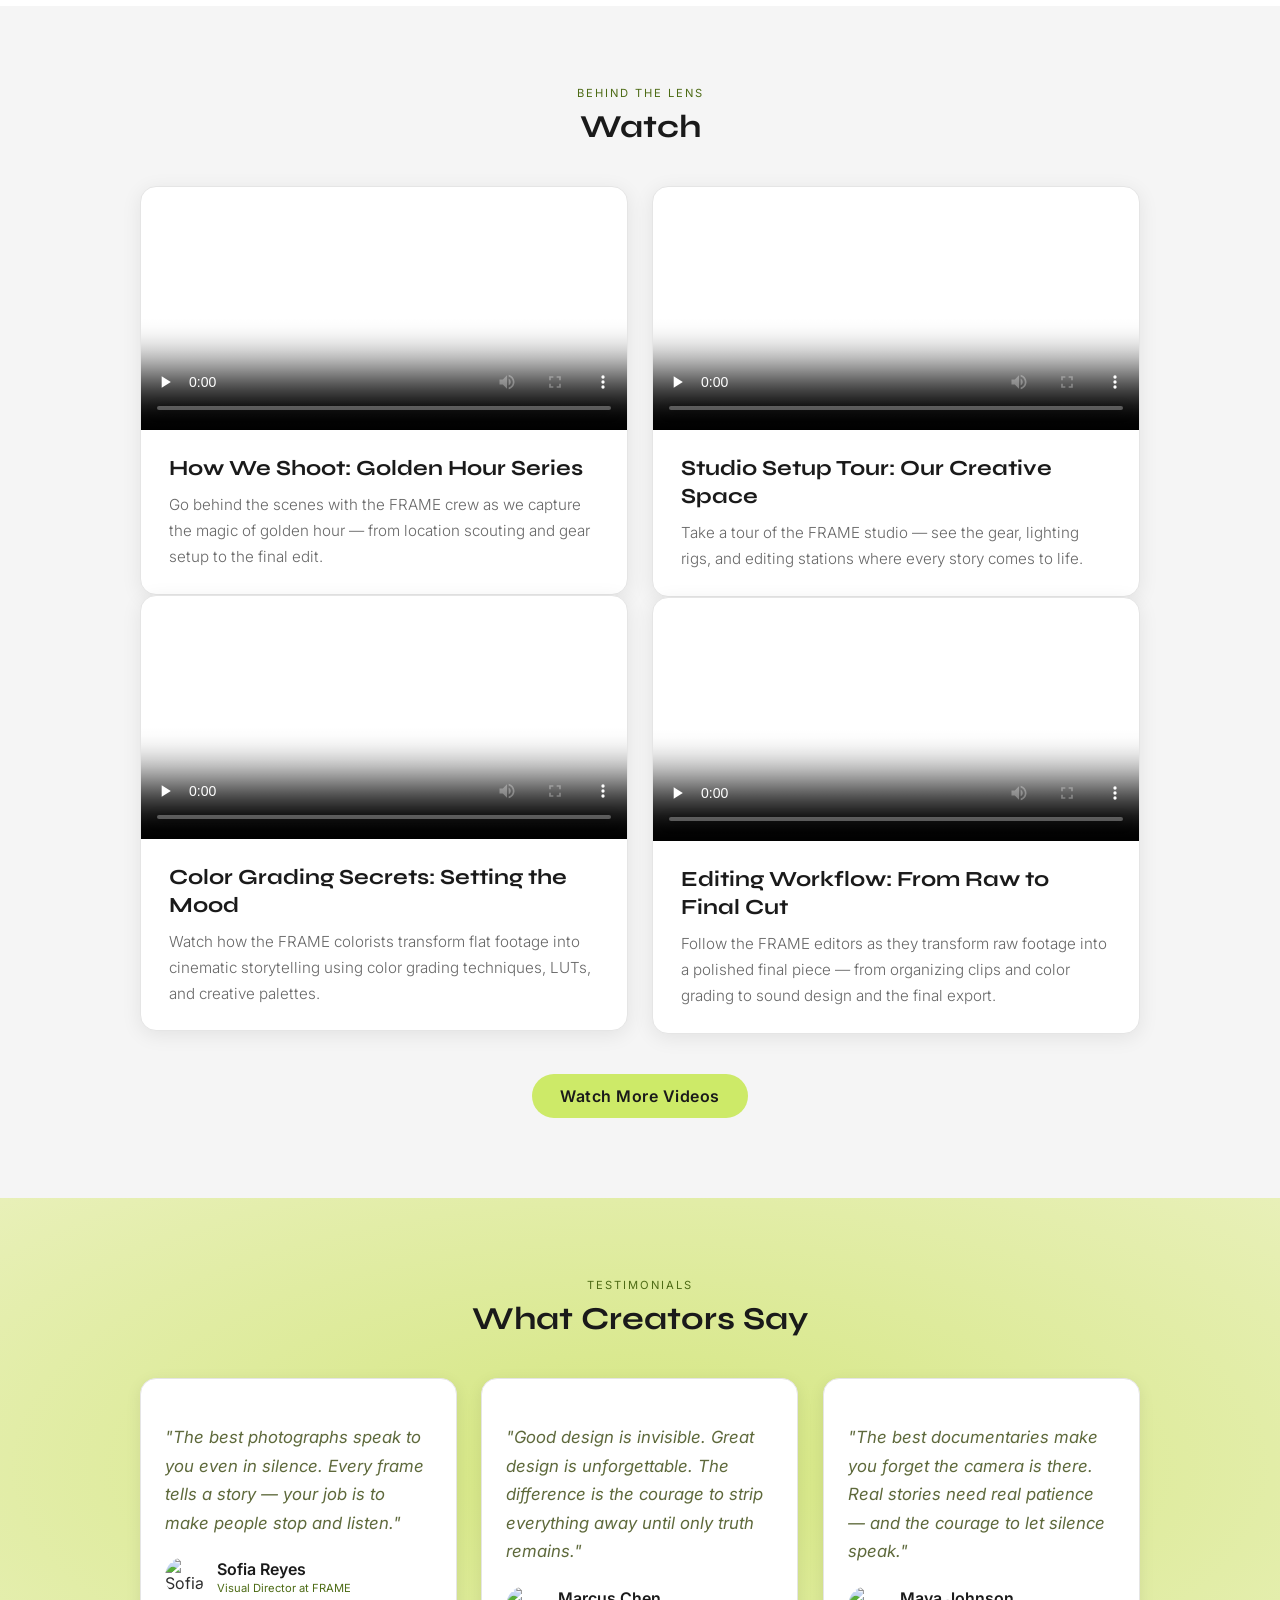
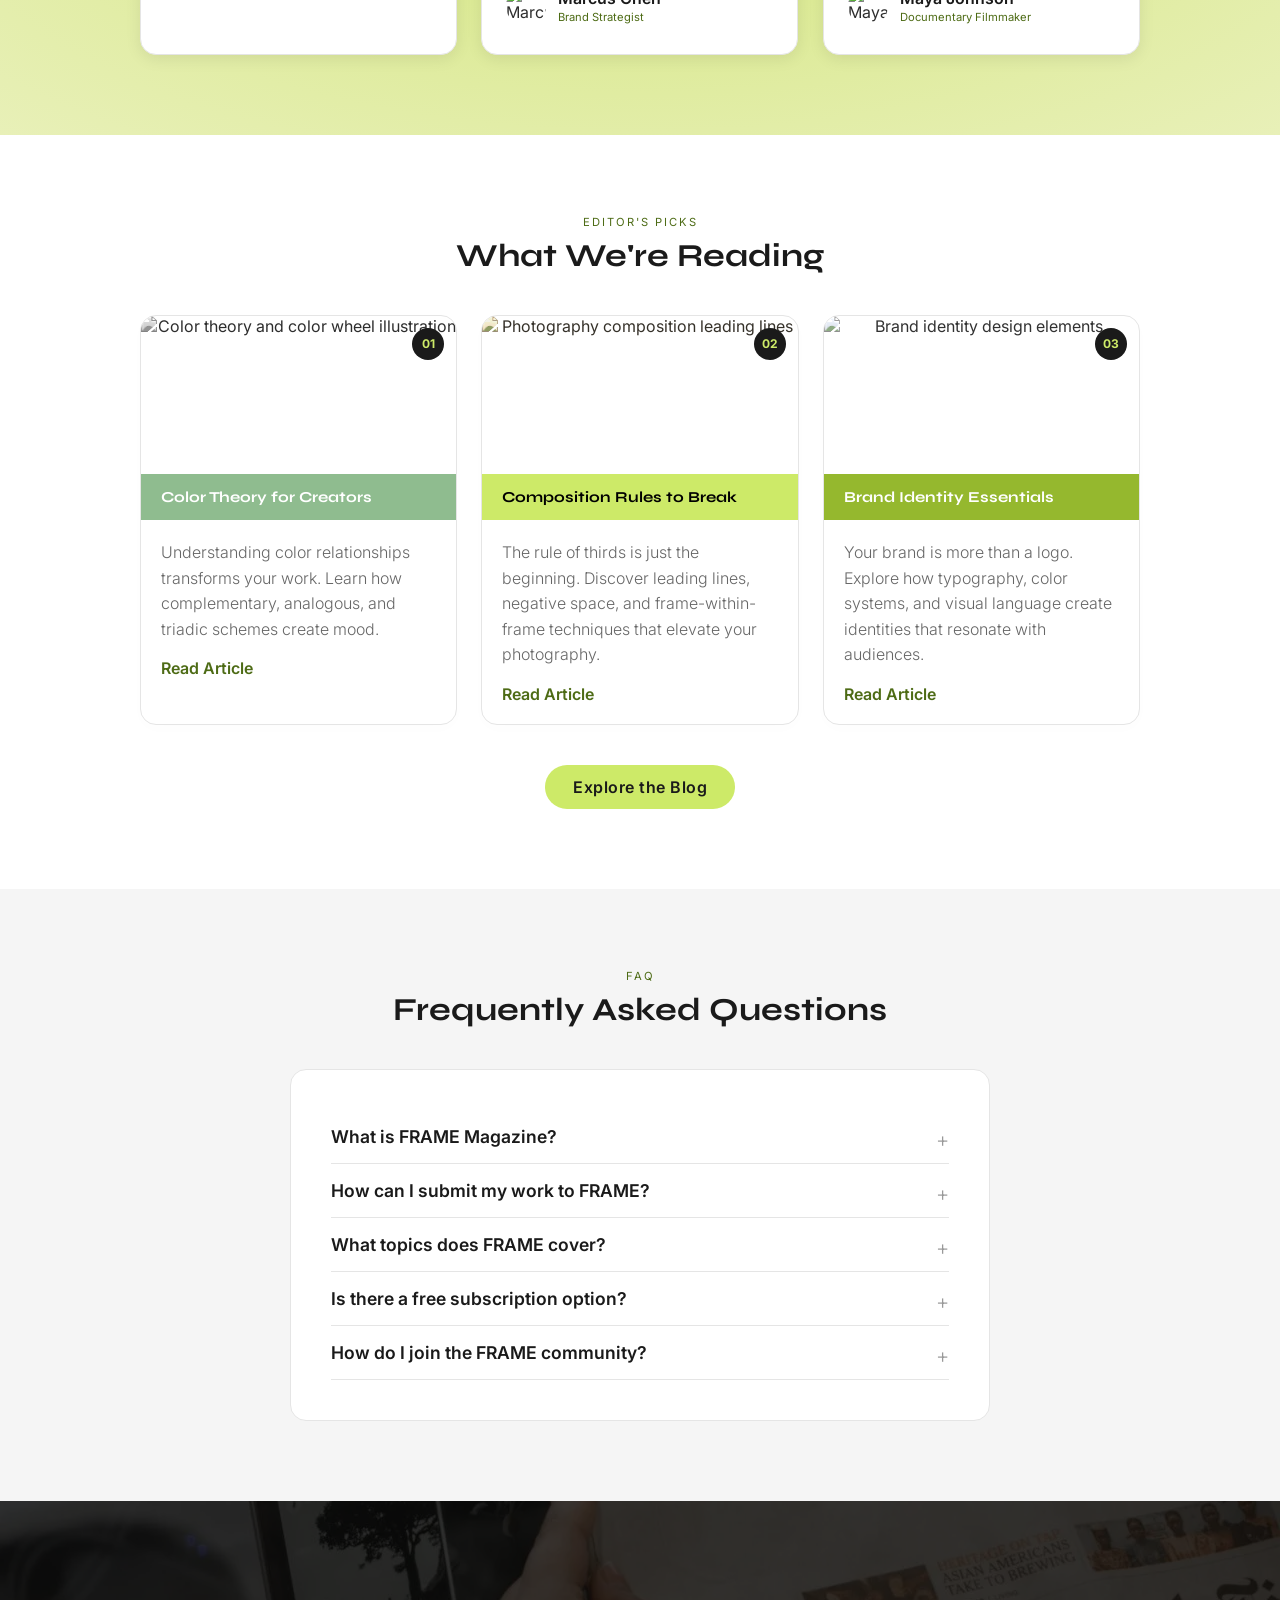
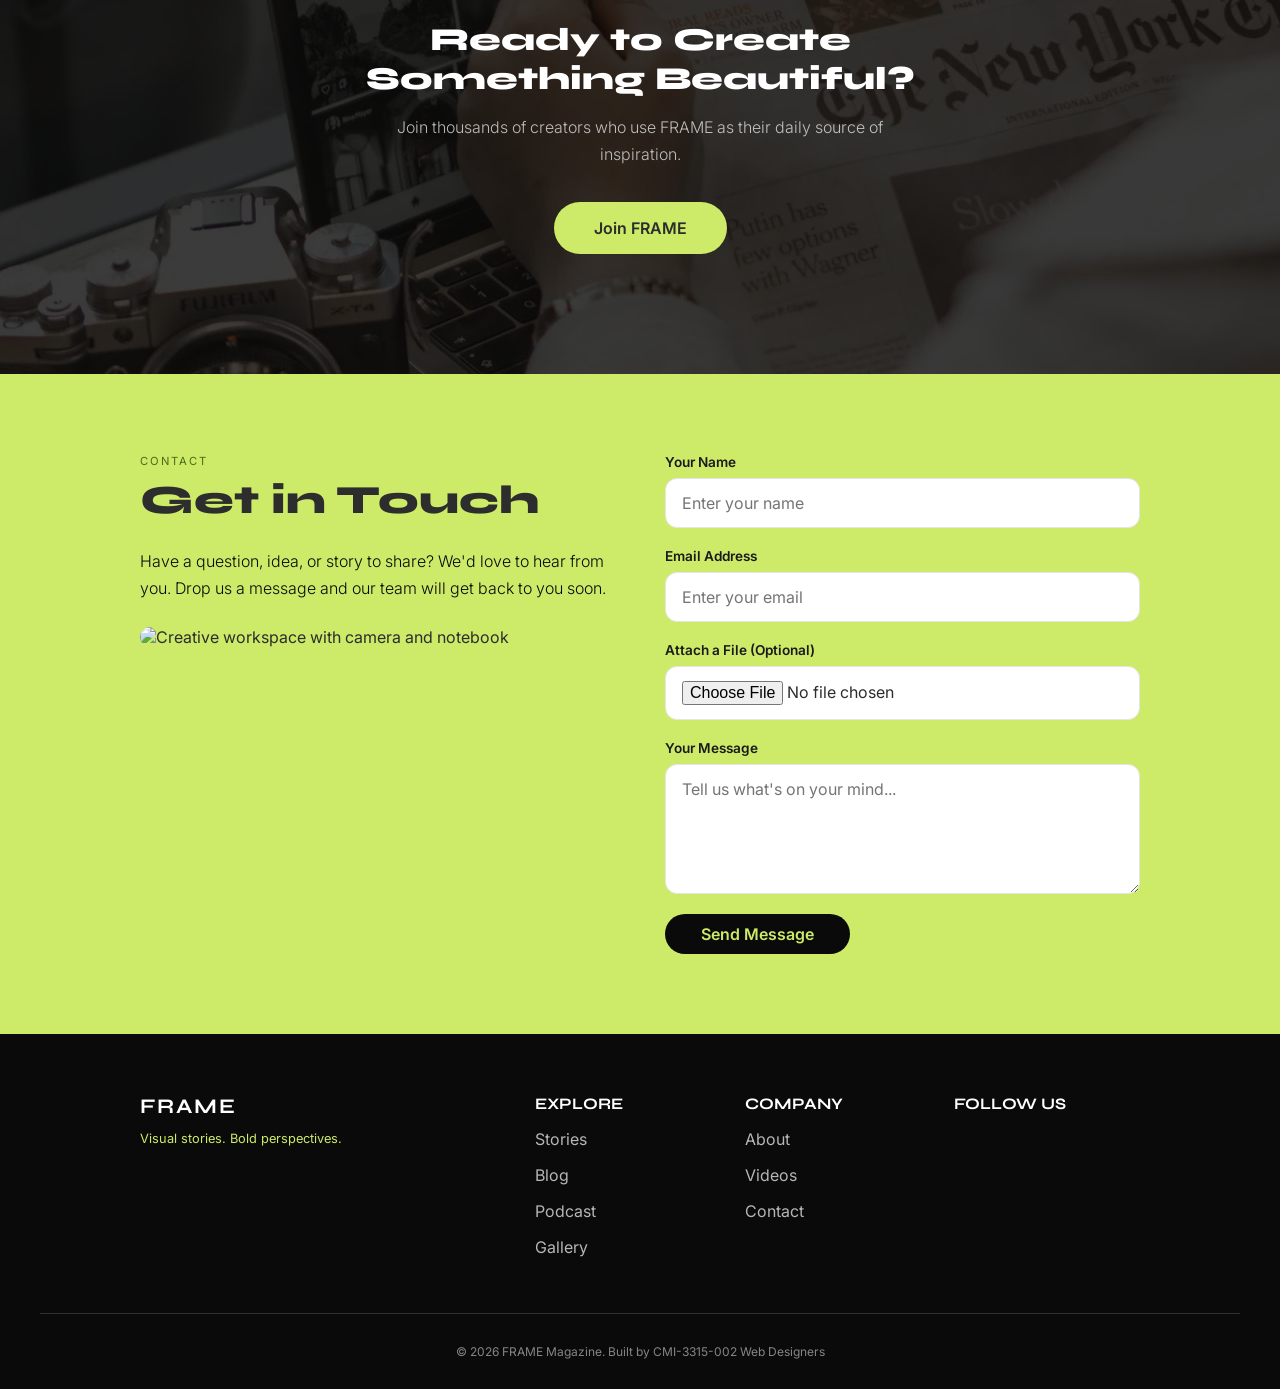
==== commit 7895247d: "Final Version" ====
--- a/index.html
+++ b/index.html
@@ -569,6 +569,8 @@
         </div>
     </footer>
 
+    <a href="#" class="back-to-top" title="Back to Top" aria-label="Back to Top"><i class="fa-solid fa-arrow-up" aria-hidden="true"></i></a>
+
 </body>
 
 </html>
--- a/styles.css
+++ b/styles.css
@@ -1421,6 +1421,58 @@
    gap: 10px;
 }
 
+.social-link {
+   color: var(--color-background);
+   text-decoration: none;
+   transition: color var(--transition-base),
+               transform var(--transition-base),
+               box-shadow var(--transition-base);
+}
+
+.social-link:hover {
+   color: var(--main-color);
+   transform: scale(1.3);
+   box-shadow: 0 0 12px rgba(240, 236, 47, 0.7);
+}
+
+.footer-bottom {
+   border-top: 1px solid rgba(255, 255, 255, 0.15);
+   text-align: center;
+   padding-top: 30px;
+}
+
+.footer-copy {
+   color: rgba(255, 255, 255, 0.5);
+   font-size: var(--font-size-meta);
+}
+
+.back-to-top {
+   z-index: 1000;
+   position: fixed;
+   bottom: 5%;
+   right: 5%;
+   color: var(--main-color);
+   background-color: var(--color-background-dark);
+   width: 44px;
+   height: 44px;
+   border-radius: 50%;
+   border: 2px solid var(--main-color);
+   text-align: center;
+   line-height: 44px;
+   text-decoration: none;
+   font-size: var(--font-size-body);
+   box-shadow: 0 4px 15px rgba(0, 0, 0, 0.2);
+   transition: background-color var(--transition-base),
+               color var(--transition-base);
+}
+
+.back-to-top:hover {
+   background-color: var(--main-color);
+   color: var(--font-heading);
+   transform: translateY(-3px);
+   box-shadow: 0 0 15px rgba(240, 236, 47, 0.7);
+}
+
 /* ==============================================
    CSS ANIMATIONS
 ============================================== */
